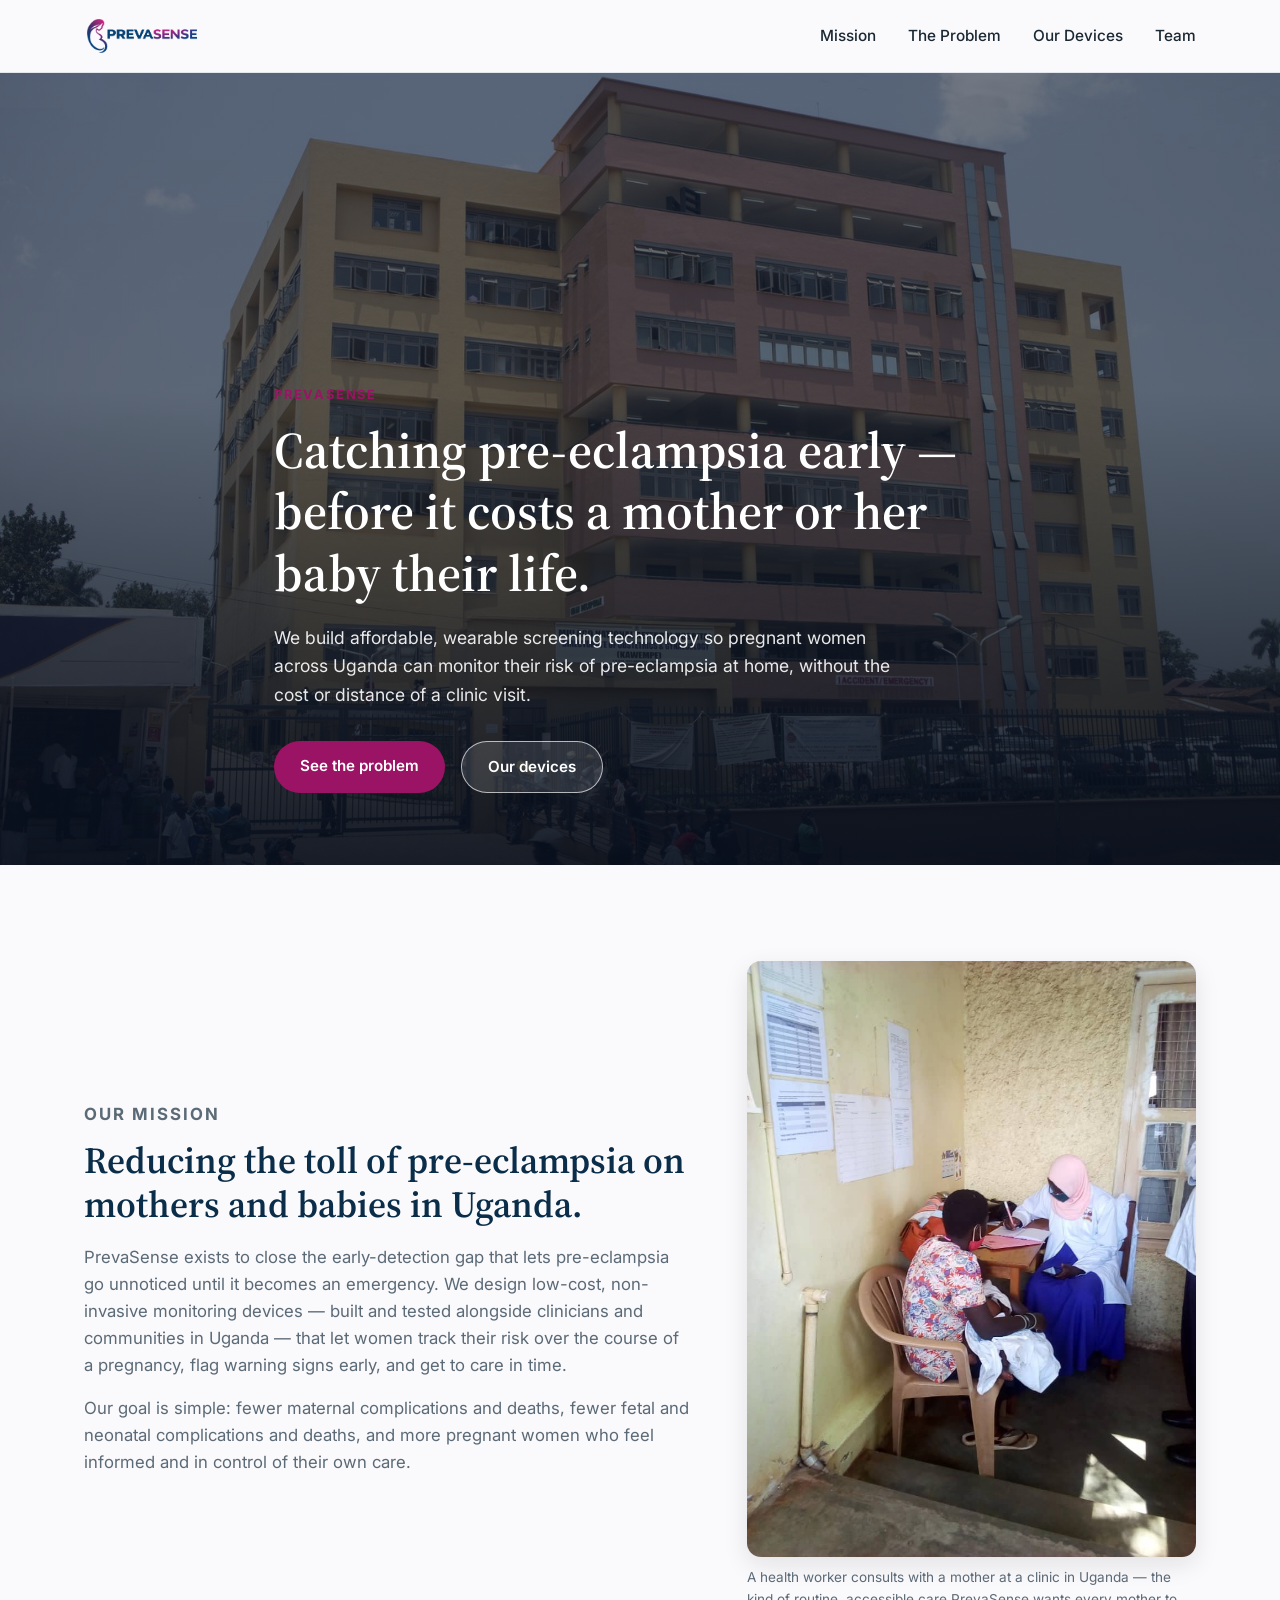
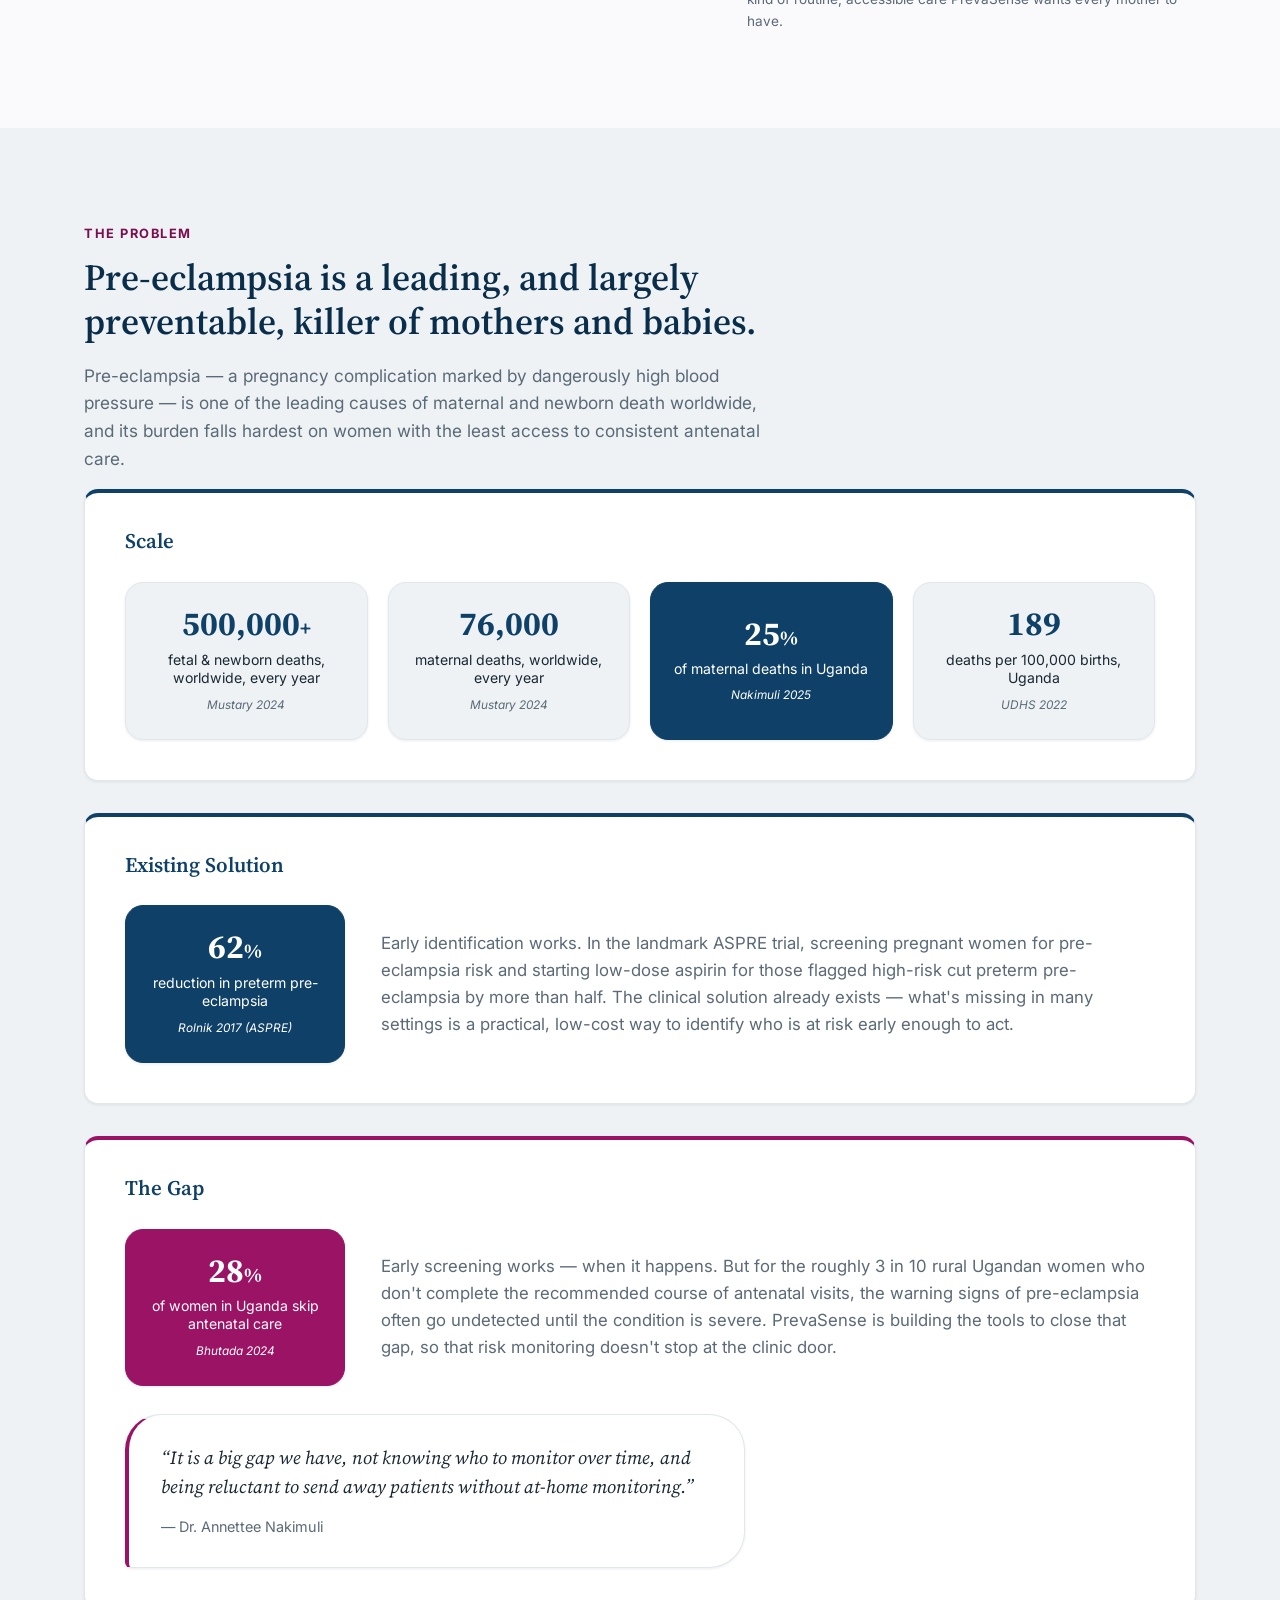
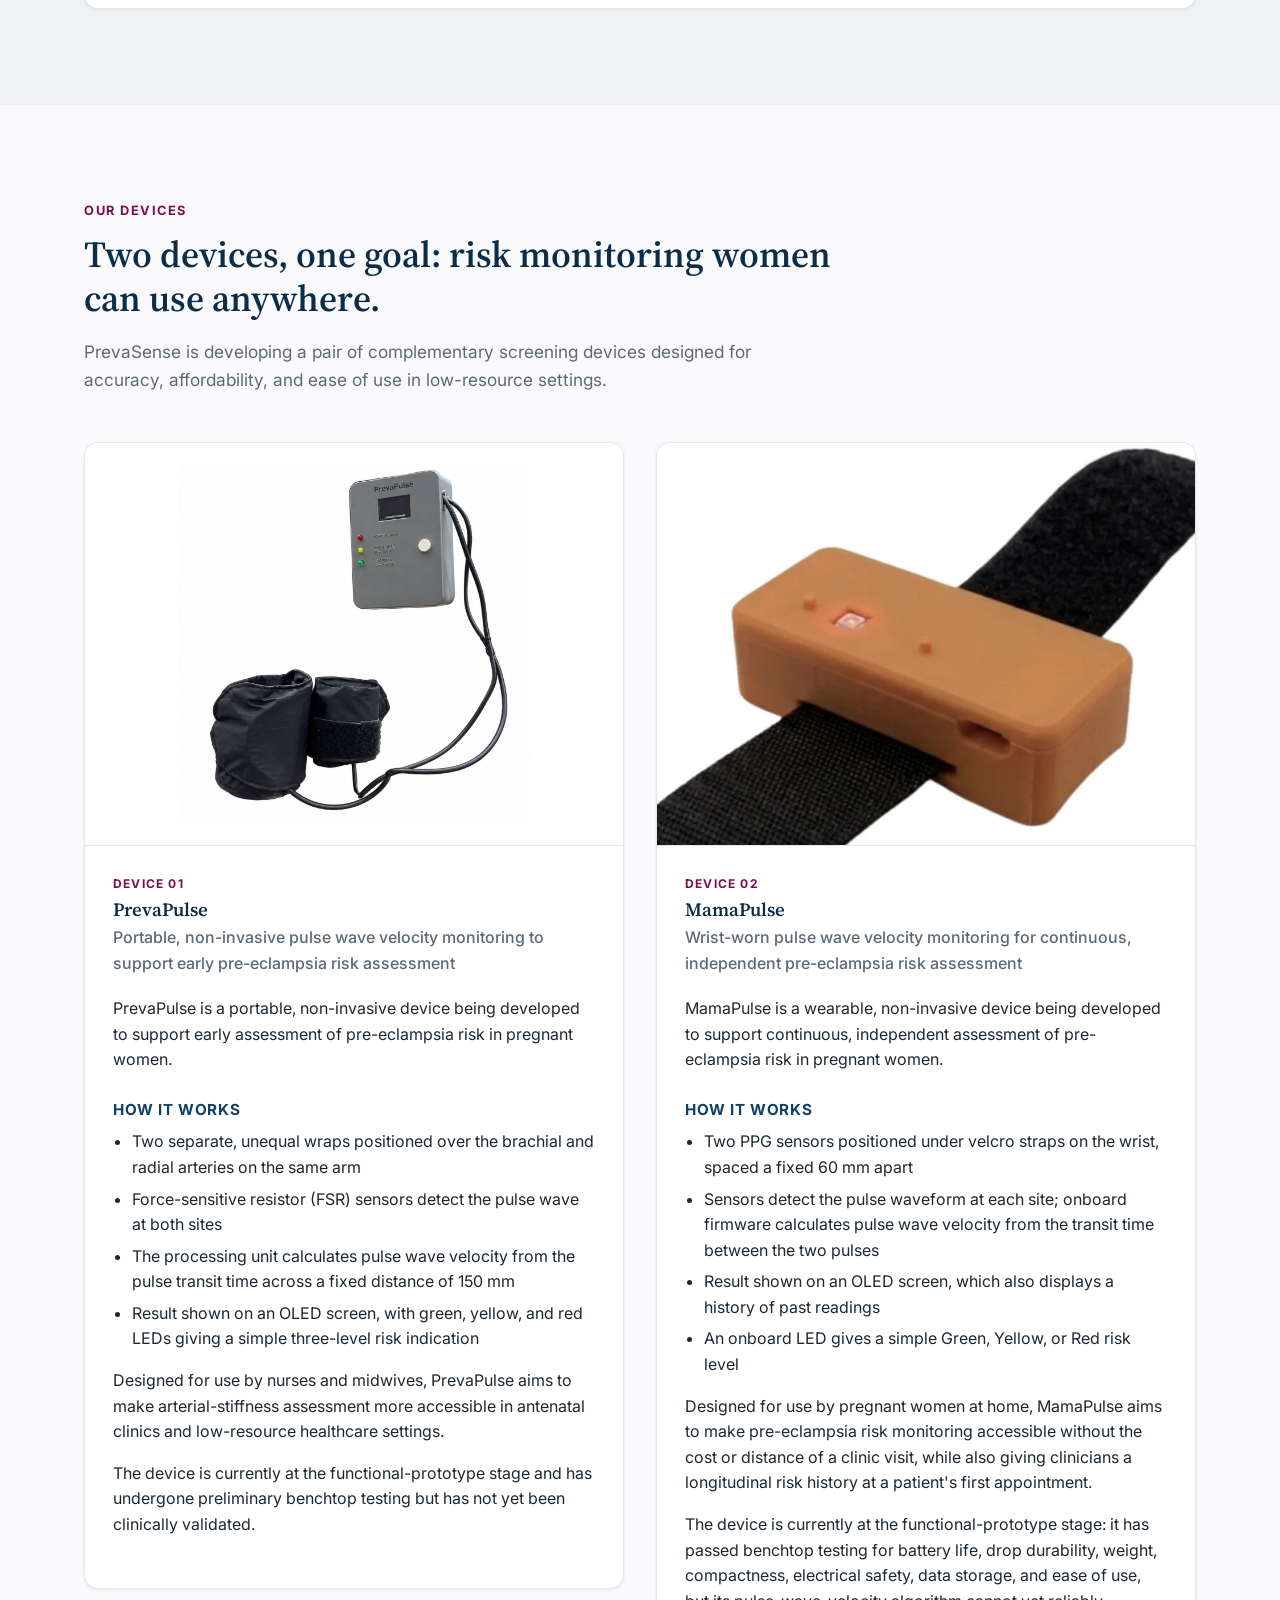
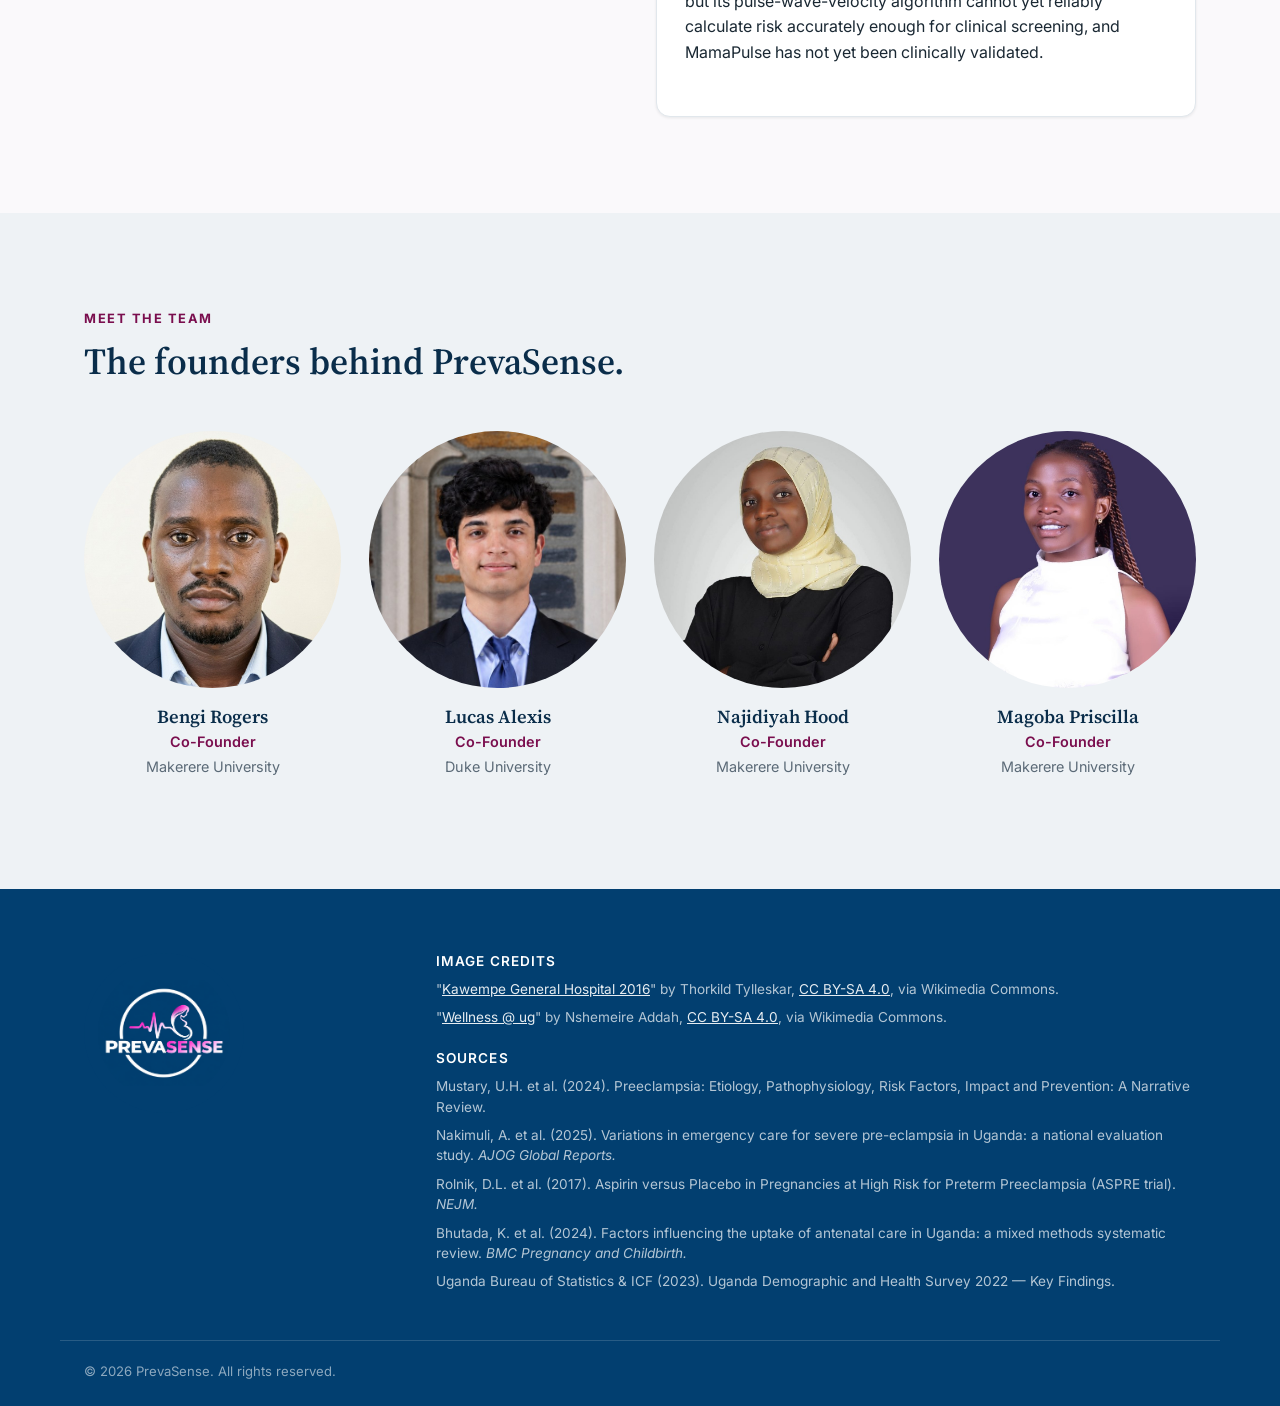
==== index.html @ 4ad08945 "Initial PrevaSense site" ====
<!DOCTYPE html>
<html lang="en">
<head>
<meta charset="UTF-8">
<meta name="viewport" content="width=device-width, initial-scale=1.0">
<title>PrevaSense &mdash; Early Detection of Pre-eclampsia in Uganda</title>
<meta name="description" content="PrevaSense develops affordable, wearable screening technology to reduce maternal and neonatal mortality from pre-eclampsia in Uganda.">
<link rel="stylesheet" href="css/style.css">
<link rel="icon" href="favicon.ico" sizes="any">
<link rel="icon" type="image/png" href="images/logo-mark-light.png">
<link rel="apple-touch-icon" href="images/logo-mark-light.png">
<link rel="preconnect" href="https://fonts.googleapis.com">
<link href="https://fonts.googleapis.com/css2?family=Source+Serif+4:wght@500;600;700&family=Inter:wght@400;500;600;700;800&display=swap" rel="stylesheet">
</head>
<body>

<a class="skip-link" href="#main">Skip to content</a>

<header class="site-header">
  <div class="wrap header-inner">
    <a href="#top" class="brand">
      <img class="logo-alt" src="images/logo-alt.png" alt="PrevaSense">
    </a>
    <nav class="main-nav" aria-label="Primary">
      <button class="nav-toggle" aria-expanded="false" aria-controls="nav-list">
        <span></span><span></span><span></span>
      </button>
      <ul id="nav-list">
        <li><a href="#mission">Mission</a></li>
        <li><a href="#problem">The Problem</a></li>
        <li><a href="#devices">Our Devices</a></li>
        <li><a href="#team">Team</a></li>
      </ul>
    </nav>
  </div>
</header>

<main id="main">

  <section id="top" class="hero">
    <div class="hero-media">
      <img src="images/hospital-kawempe.jpg" alt="Kawempe General Hospital, Kampala, Uganda" loading="eager">
      <div class="hero-scrim"></div>
    </div>
    <div class="wrap hero-content">
      <p class="eyebrow">PrevaSense</p>
      <h1>Catching pre-eclampsia early &mdash; before it costs a mother or her baby their life.</h1>
      <p class="hero-sub">We build affordable, wearable screening technology so pregnant women across Uganda can monitor their risk of pre-eclampsia at home, without the cost or distance of a clinic visit.</p>
      <div class="hero-actions">
        <a href="#problem" class="btn btn-primary">See the problem</a>
        <a href="#devices" class="btn btn-ghost">Our devices</a>
      </div>
    </div>
  </section>

  <section id="mission" class="section">
    <div class="wrap mission-grid">
      <div class="mission-text">
        <p class="kicker">Our Mission</p>
        <h2>Reducing the toll of pre-eclampsia on mothers and babies in Uganda.</h2>
        <p>PrevaSense exists to close the early-detection gap that lets pre-eclampsia go unnoticed until it becomes an emergency. We design low-cost, non-invasive monitoring devices &mdash; built and tested alongside clinicians and communities in Uganda &mdash; that let women track their risk over the course of a pregnancy, flag warning signs early, and get to care in time.</p>
        <p>Our goal is simple: fewer maternal complications and deaths, fewer fetal and neonatal complications and deaths, and more pregnant women who feel informed and in control of their own care.</p>
      </div>
      <figure class="mission-figure">
        <img src="images/wellness-consultation.jpg" alt="A health worker consults with a mother at a clinic in Uganda" loading="lazy">
        <figcaption>A health worker consults with a mother at a clinic in Uganda &mdash; the kind of routine, accessible care PrevaSense wants every mother to have.</figcaption>
      </figure>
    </div>
  </section>

  <section id="problem" class="section section-alt">
    <div class="wrap">
      <p class="kicker">The Problem</p>
      <h2>Pre-eclampsia is a leading, and largely preventable, killer of mothers and babies.</h2>
      <p class="section-intro">Pre-eclampsia &mdash; a pregnancy complication marked by dangerously high blood pressure &mdash; is one of the leading causes of maternal and newborn death worldwide, and its burden falls hardest on women with the least access to consistent antenatal care.</p>

      <div class="problem-group">
        <h3 class="problem-group-title">Scale</h3>
        <div class="bubble-cluster">
          <div class="stat-bubble">
            <p class="stat-number">500,000<span class="stat-plus">+</span></p>
            <p class="stat-label">fetal &amp; newborn deaths, worldwide, every year</p>
            <p class="stat-source">Mustary 2024</p>
          </div>
          <div class="stat-bubble">
            <p class="stat-number">76,000</p>
            <p class="stat-label">maternal deaths, worldwide, every year</p>
            <p class="stat-source">Mustary 2024</p>
          </div>
          <div class="stat-bubble stat-bubble--highlight">
            <p class="stat-number">25<span class="stat-plus">%</span></p>
            <p class="stat-label">of maternal deaths in Uganda</p>
            <p class="stat-source">Nakimuli 2025</p>
          </div>
          <div class="stat-bubble">
            <p class="stat-number">189</p>
            <p class="stat-label">deaths per 100,000 births, Uganda</p>
            <p class="stat-source">UDHS 2022</p>
          </div>
        </div>
      </div>

      <div class="problem-group">
        <h3 class="problem-group-title">Existing Solution</h3>
        <div class="problem-pair">
          <div class="stat-bubble stat-bubble--highlight">
            <p class="stat-number">62<span class="stat-plus">%</span></p>
            <p class="stat-label">reduction in preterm pre-eclampsia</p>
            <p class="stat-source">Rolnik 2017 (ASPRE)</p>
          </div>
          <div class="problem-blob">
            <p>Early identification works. In the landmark ASPRE trial, screening pregnant women for pre-eclampsia risk and starting low-dose aspirin for those flagged high-risk cut preterm pre-eclampsia by more than half. The clinical solution already exists &mdash; what's missing in many settings is a practical, low-cost way to identify who is at risk early enough to act.</p>
          </div>
        </div>
      </div>

      <div class="problem-group problem-group--gap">
        <h3 class="problem-group-title">The Gap</h3>
        <div class="problem-pair">
          <div class="stat-bubble stat-bubble--gap">
            <p class="stat-number">28<span class="stat-plus">%</span></p>
            <p class="stat-label">of women in Uganda skip antenatal care</p>
            <p class="stat-source">Bhutada 2024</p>
          </div>
          <div class="problem-blob">
            <p>Early screening works &mdash; when it happens. But for the roughly 3 in 10 rural Ugandan women who don't complete the recommended course of antenatal visits, the warning signs of pre-eclampsia often go undetected until the condition is severe. PrevaSense is building the tools to close that gap, so that risk monitoring doesn't stop at the clinic door.</p>
          </div>
        </div>
        <blockquote class="problem-quote">
          <p>&ldquo;It is a big gap we have, not knowing who to monitor over time, and being reluctant to send away patients without at-home monitoring.&rdquo;</p>
          <cite>&mdash; Dr. Annettee Nakimuli</cite>
        </blockquote>
      </div>
    </div>
  </section>

  <section id="devices" class="section">
    <div class="wrap">
      <p class="kicker">Our Devices</p>
      <h2>Two devices, one goal: risk monitoring women can use anywhere.</h2>
      <p class="section-intro">PrevaSense is developing a pair of complementary screening devices designed for accuracy, affordability, and ease of use in low-resource settings.</p>

      <div class="device-grid">

        <article class="device-card">
          <div class="device-image">
            <img src="images/prevapulse.jpg" alt="PrevaPulse device with two arm wraps and an OLED display showing HIGH, MODERATE, and NORMAL risk LEDs" loading="lazy">
          </div>
          <div class="device-body">
            <p class="device-tag">Device 01</p>
            <h3>PrevaPulse</h3>
            <p class="device-subtitle">Portable, non-invasive pulse wave velocity monitoring to support early pre-eclampsia risk assessment</p>
            <p>PrevaPulse is a portable, non-invasive device being developed to support early assessment of pre-eclampsia risk in pregnant women.</p>
            <h4>How It Works</h4>
            <ul class="feature-list">
              <li>Two separate, unequal wraps positioned over the brachial and radial arteries on the same arm</li>
              <li>Force-sensitive resistor (FSR) sensors detect the pulse wave at both sites</li>
              <li>The processing unit calculates pulse wave velocity from the pulse transit time across a fixed distance of 150&nbsp;mm</li>
              <li>Result shown on an OLED screen, with green, yellow, and red LEDs giving a simple three-level risk indication</li>
            </ul>
            <p>Designed for use by nurses and midwives, PrevaPulse aims to make arterial-stiffness assessment more accessible in antenatal clinics and low-resource healthcare settings.</p>
            <p>The device is currently at the functional-prototype stage and has undergone preliminary benchtop testing but has not yet been clinically validated.</p>
          </div>
        </article>

        <article class="device-card">
          <div class="device-image device-image--fill">
            <img src="images/mamapulse.jpg" alt="MamaPulse wrist-worn device with velcro strap and lit sensor indicator" loading="lazy">
          </div>
          <div class="device-body">
            <p class="device-tag">Device 02</p>
            <h3>MamaPulse</h3>
            <p class="device-subtitle">Wrist-worn pulse wave velocity monitoring for continuous, independent pre-eclampsia risk assessment</p>
            <p>MamaPulse is a wearable, non-invasive device being developed to support continuous, independent assessment of pre-eclampsia risk in pregnant women.</p>
            <h4>How It Works</h4>
            <ul class="feature-list">
              <li>Two PPG sensors positioned under velcro straps on the wrist, spaced a fixed 60&nbsp;mm apart</li>
              <li>Sensors detect the pulse waveform at each site; onboard firmware calculates pulse wave velocity from the transit time between the two pulses</li>
              <li>Result shown on an OLED screen, which also displays a history of past readings</li>
              <li>An onboard LED gives a simple Green, Yellow, or Red risk level</li>
            </ul>
            <p>Designed for use by pregnant women at home, MamaPulse aims to make pre-eclampsia risk monitoring accessible without the cost or distance of a clinic visit, while also giving clinicians a longitudinal risk history at a patient's first appointment.</p>
            <p>The device is currently at the functional-prototype stage: it has passed benchtop testing for battery life, drop durability, weight, compactness, electrical safety, data storage, and ease of use, but its pulse-wave-velocity algorithm cannot yet reliably calculate risk accurately enough for clinical screening, and MamaPulse has not yet been clinically validated.</p>
          </div>
        </article>

      </div>
    </div>
  </section>

  <section id="team" class="section section-alt">
    <div class="wrap">
      <p class="kicker">Meet the Team</p>
      <h2>The founders behind PrevaSense.</h2>

      <div class="team-grid">
        <article class="team-card">
          <div class="team-photo"><img src="images/team-bengi.jpg" alt="Bengi Rogers" loading="lazy"></div>
          <h3>Bengi Rogers</h3>
          <p class="team-role">Co-Founder</p>
          <p class="team-affiliation">Makerere University</p>
        </article>

        <article class="team-card">
          <div class="team-photo"><img src="images/team-lucas.jpg" alt="Lucas Alexis" loading="lazy" style="transform: scale(1.625);"></div>
          <h3>Lucas Alexis</h3>
          <p class="team-role">Co-Founder</p>
          <p class="team-affiliation">Duke University</p>
        </article>

        <article class="team-card">
          <div class="team-photo"><img src="images/team-najidiyah.jpg" alt="Najidiyah Hood" loading="lazy"></div>
          <h3>Najidiyah Hood</h3>
          <p class="team-role">Co-Founder</p>
          <p class="team-affiliation">Makerere University</p>
        </article>

        <article class="team-card">
          <div class="team-photo"><img src="images/team-priscilla.jpg" alt="Magoba Priscilla" loading="lazy"></div>
          <h3>Magoba Priscilla</h3>
          <p class="team-role">Co-Founder</p>
          <p class="team-affiliation">Makerere University</p>
        </article>
      </div>
    </div>
  </section>

</main>

<footer class="site-footer">
  <div class="wrap footer-inner">
    <div class="footer-brand">
      <img class="logo-full" src="images/logo-full-light.png" alt="PrevaSense &mdash; Preeclampsia Screening" width="160" height="160">
    </div>

    <div class="footer-credits">
      <h4>Image credits</h4>
      <ul>
        <li>"<a href="https://commons.wikimedia.org/wiki/File:Kawempe_General_Hospital_2016.jpg" target="_blank" rel="noopener">Kawempe General Hospital 2016</a>" by Thorkild Tylleskar, <a href="https://creativecommons.org/licenses/by-sa/4.0/" target="_blank" rel="noopener">CC BY-SA 4.0</a>, via Wikimedia Commons.</li>
        <li>"<a href="https://commons.wikimedia.org/wiki/File:Wellness_@_ug.jpg" target="_blank" rel="noopener">Wellness @ ug</a>" by Nshemeire Addah, <a href="https://creativecommons.org/licenses/by-sa/4.0/" target="_blank" rel="noopener">CC BY-SA 4.0</a>, via Wikimedia Commons.</li>
      </ul>
      <h4>Sources</h4>
      <ul>
        <li>Mustary, U.H. et al. (2024). Preeclampsia: Etiology, Pathophysiology, Risk Factors, Impact and Prevention: A Narrative Review.</li>
        <li>Nakimuli, A. et al. (2025). Variations in emergency care for severe pre-eclampsia in Uganda: a national evaluation study. <em>AJOG Global Reports.</em></li>
        <li>Rolnik, D.L. et al. (2017). Aspirin versus Placebo in Pregnancies at High Risk for Preterm Preeclampsia (ASPRE trial). <em>NEJM.</em></li>
        <li>Bhutada, K. et al. (2024). Factors influencing the uptake of antenatal care in Uganda: a mixed methods systematic review. <em>BMC Pregnancy and Childbirth.</em></li>
        <li>Uganda Bureau of Statistics &amp; ICF (2023). Uganda Demographic and Health Survey 2022 &mdash; Key Findings.</li>
      </ul>
    </div>
  </div>
  <div class="wrap footer-bottom">
    <p>&copy; 2026 PrevaSense. All rights reserved.</p>
  </div>
</footer>

<script src="js/script.js"></script>
</body>
</html>
---- css/style.css ----
/* ---------- Tokens ---------- */
:root {
  --color-primary: #0F4068;
  --color-primary-dark: #0A2D4A;
  --color-primary-light: #E6EDF2;
  --color-accent: #9B1364;
  --color-accent-dark: #7A0E4E;
  --color-on-accent: #FFFFFF;
  --color-bg: #FAF9FB;
  --color-bg-alt: #EEF2F5;
  --color-surface: #FFFFFF;
  --color-text: #1A2833;
  --color-text-muted: #5B6A77;
  --color-border: #E1E7EC;
  --font-heading: "Source Serif 4", Georgia, serif;
  --font-body: "Inter", -apple-system, BlinkMacSystemFont, "Segoe UI", sans-serif;
  --radius: 14px;
  --shadow-sm: 0 1px 3px rgba(15, 20, 30, 0.08);
  --shadow-md: 0 8px 24px rgba(15, 20, 30, 0.10);
  --max-width: 1160px;
}

* { box-sizing: border-box; }
html { scroll-behavior: smooth; }
body {
  margin: 0;
  font-family: var(--font-body);
  color: var(--color-text);
  background: var(--color-bg);
  line-height: 1.6;
  -webkit-font-smoothing: antialiased;
}
h1, h2, h3, h4 { font-family: var(--font-heading); font-weight: 600; line-height: 1.2; margin: 0 0 0.5em; color: var(--color-primary-dark); }
p { margin: 0 0 1em; }
img { max-width: 100%; display: block; }
a { color: var(--color-primary); }
ul { padding-left: 1.2em; }

.wrap { max-width: var(--max-width); margin: 0 auto; padding: 0 24px; }

.skip-link {
  position: absolute; left: -999px; top: 0;
  background: var(--color-primary); color: #fff; padding: 10px 16px; z-index: 200;
}
.skip-link:focus { left: 12px; top: 12px; }

/* ---------- Header ---------- */
.site-header {
  position: sticky; top: 0; z-index: 100;
  background: rgba(250, 249, 251, 0.92);
  backdrop-filter: blur(8px);
  border-bottom: 1px solid var(--color-border);
}
.header-inner { display: flex; align-items: center; justify-content: space-between; height: 72px; }
.brand { display: flex; align-items: center; gap: 10px; text-decoration: none; }
.logo-alt { height: 40px; width: auto; }
.logo-full { width: 160px; height: 160px; max-width: 100%; border-radius: 50%; background: #023F70; padding: 14px; box-sizing: border-box; object-fit: contain; }

.main-nav ul { list-style: none; display: flex; gap: 32px; margin: 0; padding: 0; }
.main-nav a { text-decoration: none; color: var(--color-text); font-weight: 500; font-size: 0.96rem; }
.main-nav a:hover { color: var(--color-primary); }

.nav-toggle { display: none; flex-direction: column; justify-content: center; gap: 5px; width: 40px; height: 40px; background: none; border: none; cursor: pointer; }
.nav-toggle span { width: 22px; height: 2px; background: var(--color-primary-dark); display: block; }

/* ---------- Buttons ---------- */
.btn { display: inline-block; padding: 13px 26px; border-radius: 999px; text-decoration: none; font-weight: 600; font-size: 0.95rem; transition: transform 0.15s ease, box-shadow 0.15s ease; }
.btn-primary { background: var(--color-accent); color: var(--color-on-accent); }
.btn-primary:hover { transform: translateY(-1px); box-shadow: var(--shadow-md); }
.btn-ghost { background: rgba(255,255,255,0.12); color: #fff; border: 1.5px solid rgba(255,255,255,0.65); }
.btn-ghost:hover { background: rgba(255,255,255,0.22); }

/* ---------- Hero ---------- */
.hero { position: relative; min-height: 88vh; display: flex; align-items: flex-end; color: #fff; overflow: hidden; }
.hero-media { position: absolute; inset: 0; z-index: 0; }
.hero-media img { width: 100%; height: 100%; object-fit: cover; }
.hero-scrim { position: absolute; inset: 0; background: linear-gradient(180deg, rgba(8,20,38,0.55) 0%, rgba(8,20,38,0.55) 40%, rgba(6,14,28,0.92) 100%); }
.hero-content { position: relative; z-index: 1; padding-bottom: 72px; padding-top: 120px; max-width: 780px; }
.eyebrow { text-transform: uppercase; letter-spacing: 0.14em; font-size: 0.8rem; font-weight: 700; color: var(--color-accent); margin-bottom: 14px; }
.hero h1 { font-size: clamp(2rem, 4.2vw, 3.2rem); color: #fff; margin-bottom: 20px; }
.hero-sub { font-size: 1.1rem; color: rgba(255,255,255,0.9); max-width: 620px; margin-bottom: 32px; }
.hero-actions { display: flex; gap: 16px; flex-wrap: wrap; }

/* ---------- Sections ---------- */
.section { padding: 96px 0; }
.section-alt { background: var(--color-bg-alt); }
.kicker { text-transform: uppercase; letter-spacing: 0.12em; font-size: 0.8rem; font-weight: 700; color: var(--color-accent-dark); margin-bottom: 10px; }
.section h2 { font-size: clamp(1.6rem, 3vw, 2.3rem); max-width: 780px; }
.section-intro { max-width: 700px; color: var(--color-text-muted); font-size: 1.08rem; }

/* ---------- Mission ---------- */
.mission-grid { display: grid; grid-template-columns: 1.15fr 0.85fr; gap: 56px; align-items: center; }
.mission-text p { color: var(--color-text-muted); font-size: 1.05rem; }
.mission-figure { margin: 0; }
.mission-figure img { border-radius: var(--radius); box-shadow: var(--shadow-md); }
.mission-figure figcaption { font-size: 0.85rem; color: var(--color-text-muted); margin-top: 10px; }

/* ---------- Stats ---------- */
.problem-group {
  background: var(--color-surface);
  border: 1px solid var(--color-border);
  border-top: 4px solid var(--color-primary);
  border-radius: var(--radius);
  box-shadow: var(--shadow-sm);
  padding: 36px 40px 40px;
  margin-bottom: 32px;
}
.problem-group:last-child { margin-bottom: 0; }
.problem-group--gap { border-top-color: var(--color-accent); }
.problem-group-title { font-family: var(--font-heading); font-size: 1.3rem; color: var(--color-primary); margin: 0 0 4px; }

.stat-bubble {
  border-radius: 18px;
  display: flex; flex-direction: column; align-items: stretch; justify-content: center;
  text-align: center;
  padding: 24px 20px;
  box-shadow: var(--shadow-sm);
  background: var(--color-bg-alt);
  border: 1px solid var(--color-border);
}
.stat-bubble .stat-number { font-family: var(--font-heading); font-weight: 700; font-size: 2.1rem; color: var(--color-primary); margin: 0; line-height: 1; }
.stat-bubble .stat-plus { font-size: 0.6em; }
.stat-bubble .stat-label { width: 100%; font-size: 0.88rem; color: var(--color-text); margin: 10px 0 8px; line-height: 1.3; }
.stat-bubble .stat-source { width: 100%; font-size: 0.74rem; color: var(--color-text-muted); margin: 0; font-style: italic; }
.stat-bubble--highlight { background: var(--color-primary); border-color: var(--color-primary); }
.stat-bubble--highlight .stat-number, .stat-bubble--highlight .stat-label, .stat-bubble--highlight .stat-source { color: #fff; }
.stat-bubble--gap { background: var(--color-accent); border-color: var(--color-accent); }
.stat-bubble--gap .stat-number, .stat-bubble--gap .stat-label, .stat-bubble--gap .stat-source { color: #fff; }

/* Scale: a clean, even, horizontal row */
.bubble-cluster { display: grid; grid-template-columns: repeat(4, 1fr); gap: 20px; margin-top: 28px; }

/* Solution / Gap: one card paired with an organic blob of context */
.problem-pair { display: flex; align-items: center; gap: 36px; margin-top: 28px; }
.problem-pair .stat-bubble { flex: 0 0 220px; }
.problem-blob { flex: 1; }
.problem-blob p { color: var(--color-text-muted); font-size: 1.05rem; margin: 0; }

.problem-quote {
  background: var(--color-surface);
  box-shadow: var(--shadow-sm);
  border: 1px solid var(--color-border);
  border-left: 4px solid var(--color-accent);
  border-radius: 36px 36px 36px 6px;
  padding: 28px 32px;
  margin: 28px 0 0;
  max-width: 620px;
}
.problem-quote p { font-family: var(--font-heading); font-size: 1.15rem; font-style: italic; color: var(--color-text); margin: 0 0 12px; }
.problem-quote cite { font-style: normal; font-size: 0.9rem; color: var(--color-text-muted); }

/* ---------- Devices ---------- */
.device-grid { display: grid; grid-template-columns: 1fr 1fr; gap: 32px; margin-top: 48px; align-items: start; }
.device-card { background: var(--color-surface); border: 1px solid var(--color-border); border-radius: var(--radius); overflow: hidden; box-shadow: var(--shadow-sm); }
.device-image { aspect-ratio: 4 / 3; background: #fff; display: flex; align-items: center; justify-content: center; border-bottom: 1px solid var(--color-border); }
.device-image img { width: 100%; height: 100%; object-fit: contain; padding: 20px; box-sizing: border-box; display: block; }
.device-image--fill img { object-fit: cover; padding: 0; }
.device-body { padding: 28px 28px 34px; }
.device-tag { text-transform: uppercase; letter-spacing: 0.1em; font-size: 0.75rem; font-weight: 700; color: var(--color-accent-dark); margin-bottom: 6px; }
.device-name-placeholder { color: var(--color-text-muted); }
.device-subtitle { color: var(--color-text-muted); font-weight: 500; margin-top: -6px; margin-bottom: 20px; }
.device-body h4 { font-family: var(--font-body); font-size: 0.95rem; font-weight: 700; text-transform: uppercase; letter-spacing: 0.04em; color: var(--color-primary); margin-top: 28px; margin-bottom: 10px; }
.feature-list { margin: 0 0 1em; padding-left: 1.2em; }
.feature-list li { margin-bottom: 6px; }
.placeholder-note { color: var(--color-text-muted); font-style: italic; }

.placeholder-image {
  display: flex; align-items: center; justify-content: center;
  background: repeating-linear-gradient(135deg, var(--color-bg-alt), var(--color-bg-alt) 10px, #E0E7EC 10px, #E0E7EC 20px);
  color: var(--color-text-muted); font-size: 0.9rem; font-weight: 600;
  border-bottom: 1px solid var(--color-border);
}

/* ---------- Team ---------- */
.team-grid { display: grid; grid-template-columns: repeat(4, 1fr); gap: 28px; margin-top: 48px; }
.team-card { text-align: center; }
.team-photo { width: 100%; aspect-ratio: 1 / 1; border-radius: 50%; margin-bottom: 18px; font-size: 0.85rem; overflow: hidden; }
.team-photo img { width: 100%; height: 100%; object-fit: cover; display: block; }
.team-card h3 { font-size: 1.15rem; margin-bottom: 2px; }
.team-role { color: var(--color-accent-dark); font-weight: 600; font-size: 0.9rem; margin-bottom: 2px; }
.team-affiliation { color: var(--color-text-muted); font-size: 0.9rem; }

/* ---------- Footer ---------- */
.site-footer { background: #023F70; color: rgba(255,255,255,0.85); padding: 64px 0 24px; }
.footer-inner { display: grid; grid-template-columns: 0.8fr 2fr; gap: 48px; }
.footer-brand { display: flex; align-items: center; gap: 12px; height: fit-content; }
.footer-brand p { margin: 0; font-family: var(--font-heading); font-size: 1.2rem; color: #fff; }
.footer-credits h4 { color: #fff; font-family: var(--font-body); font-size: 0.85rem; text-transform: uppercase; letter-spacing: 0.08em; margin-top: 22px; margin-bottom: 10px; }
.footer-credits h4:first-child { margin-top: 0; }
.footer-credits ul { list-style: none; padding: 0; margin: 0; }
.footer-credits li { font-size: 0.85rem; color: rgba(255,255,255,0.7); margin-bottom: 8px; line-height: 1.5; }
.footer-credits a { color: rgba(255,255,255,0.9); }
.footer-bottom { border-top: 1px solid rgba(255,255,255,0.15); margin-top: 40px; padding-top: 20px; }
.footer-bottom p { margin: 0; font-size: 0.82rem; color: rgba(255,255,255,0.55); }

/* ---------- Responsive ---------- */
@media (max-width: 900px) {
  .mission-grid { grid-template-columns: 1fr; }
  .mission-figure { order: -1; }
  .problem-group { padding: 28px 28px 32px; }
  .bubble-cluster { grid-template-columns: repeat(2, 1fr); }
  .problem-pair { flex-direction: column; align-items: stretch; }
  .problem-pair .stat-bubble { flex: none; }
  .device-grid { grid-template-columns: 1fr; }
  .team-grid { grid-template-columns: repeat(2, 1fr); }
  .footer-inner { grid-template-columns: 1fr; }
}

@media (max-width: 640px) {
  .header-inner { height: 64px; }
  .nav-toggle { display: flex; }
  .main-nav ul {
    position: absolute; top: 64px; left: 0; right: 0;
    flex-direction: column; background: var(--color-bg);
    border-bottom: 1px solid var(--color-border);
    padding: 12px 24px 24px; gap: 4px;
    display: none;
  }
  .main-nav ul.open { display: flex; }
  .main-nav a { display: block; padding: 10px 0; }
  .hero { min-height: 82vh; }
  .hero-content { padding-top: 100px; padding-bottom: 48px; }
  .section { padding: 64px 0; }
  .bubble-cluster { grid-template-columns: 1fr; gap: 14px; }
  .team-grid { grid-template-columns: repeat(2, 1fr); gap: 20px; }
}
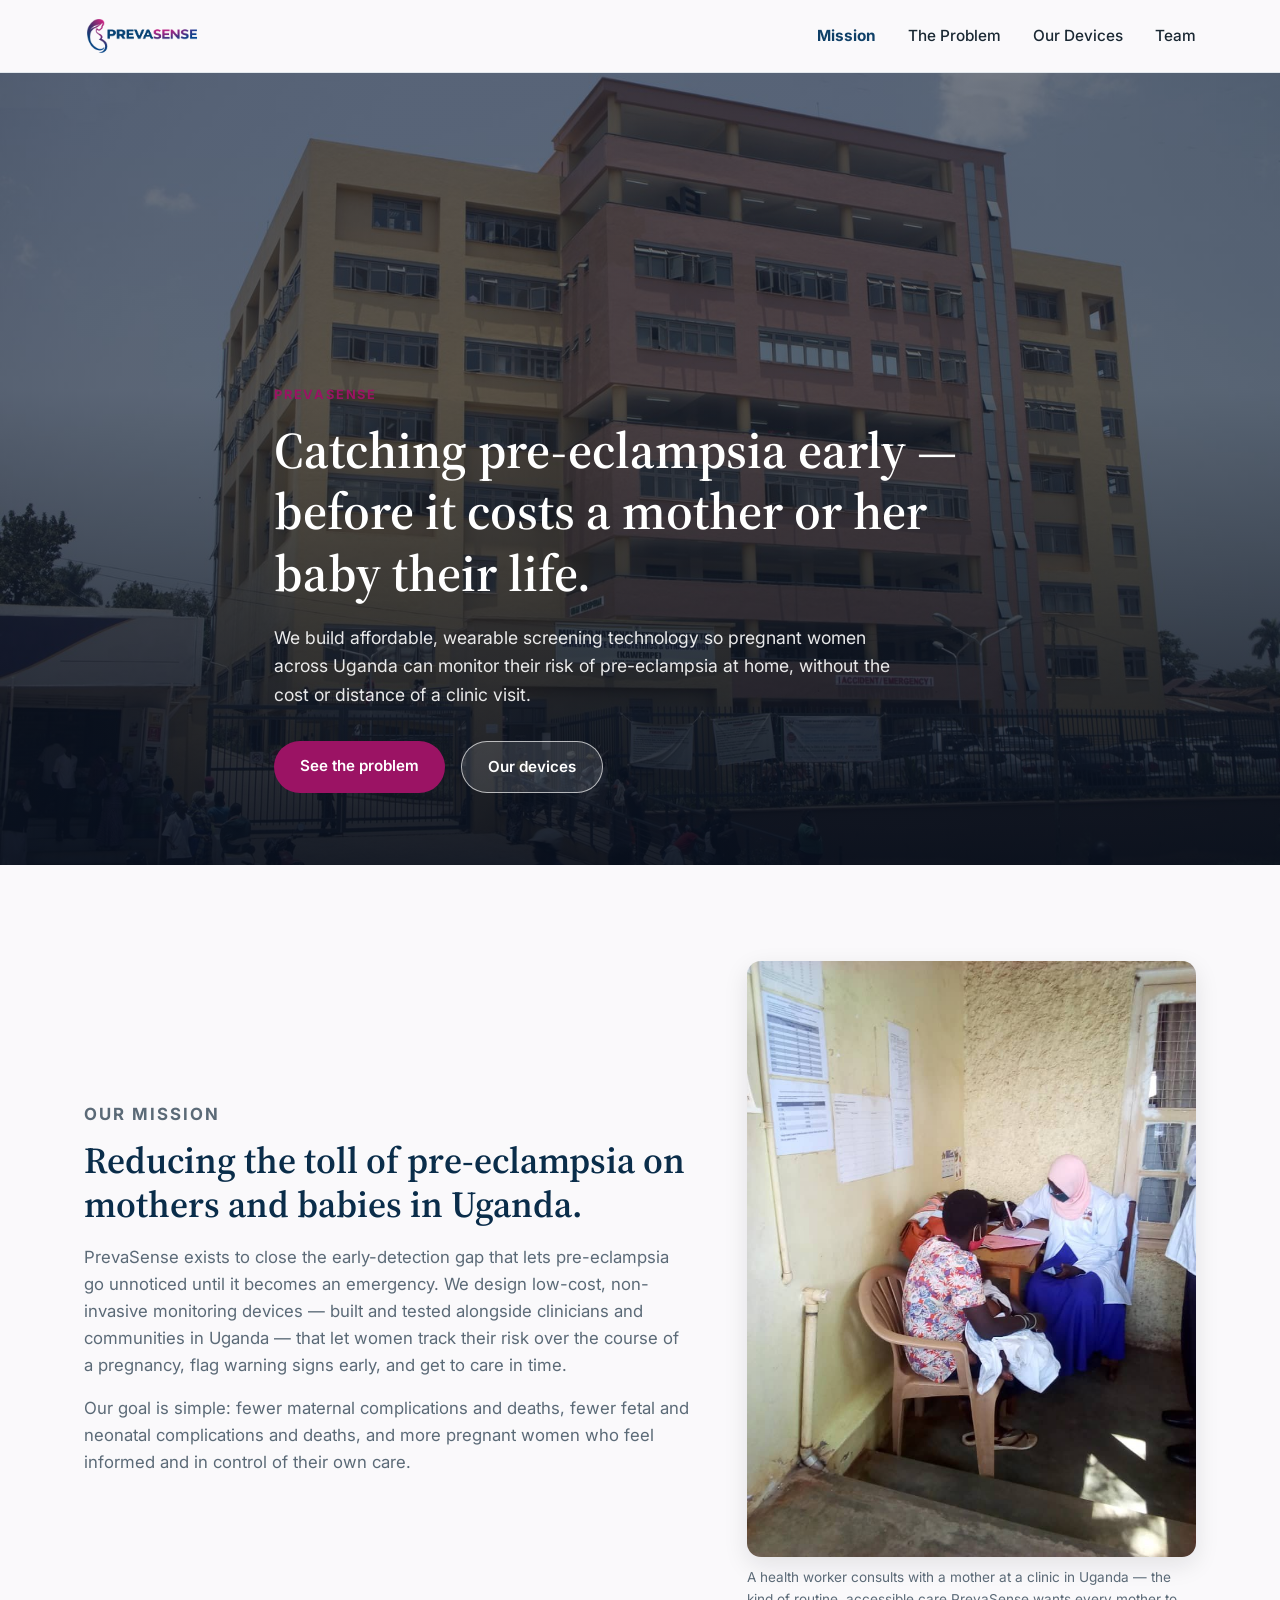
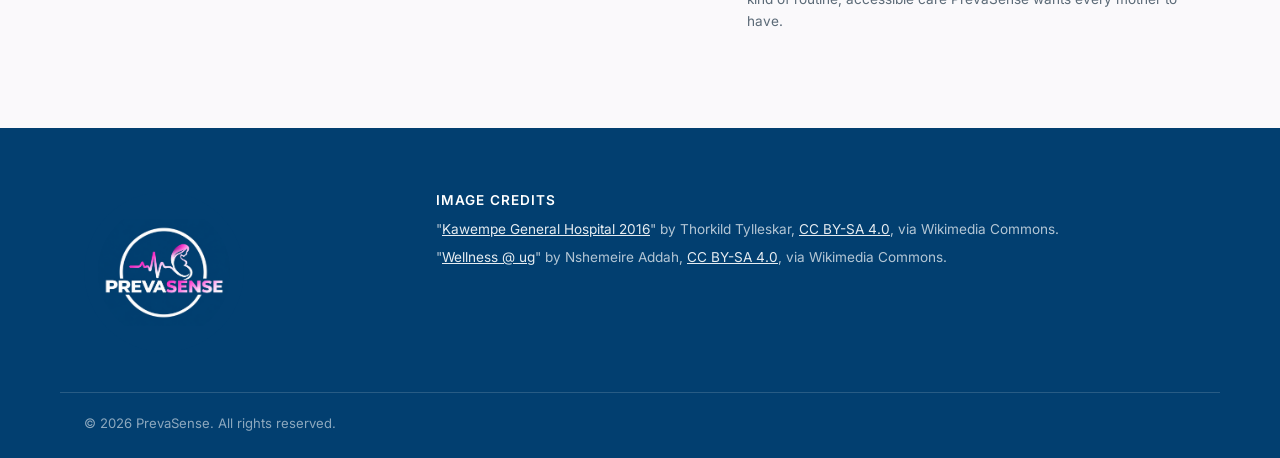
==== commit 652e7dc1: "Split site into separate pages, add favicon assets and sitemap" ====
--- a/index.html
+++ b/index.html
@@ -5,12 +5,21 @@
 <meta name="viewport" content="width=device-width, initial-scale=1.0">
 <title>PrevaSense &mdash; Early Detection of Pre-eclampsia in Uganda</title>
 <meta name="description" content="PrevaSense develops affordable, wearable screening technology to reduce maternal and neonatal mortality from pre-eclampsia in Uganda.">
-<link rel="stylesheet" href="css/style.css">
-<link rel="icon" href="favicon.ico" sizes="any">
-<link rel="icon" type="image/png" href="images/logo-mark-light.png">
-<link rel="apple-touch-icon" href="images/logo-mark-light.png">
+<link rel="canonical" href="https://prevasense.com/">
+<link rel="stylesheet" href="/css/style.css">
+<link rel="icon" href="/favicon.ico" sizes="48x48">
+<link rel="icon" type="image/png" href="/images/favicon-192.png" sizes="192x192">
+<link rel="apple-touch-icon" href="/images/apple-touch-icon.png">
 <link rel="preconnect" href="https://fonts.googleapis.com">
 <link href="https://fonts.googleapis.com/css2?family=Source+Serif+4:wght@500;600;700&family=Inter:wght@400;500;600;700;800&display=swap" rel="stylesheet">
+<script type="application/ld+json">
+{
+  "@context": "https://schema.org",
+  "@type": "WebSite",
+  "name": "PrevaSense",
+  "url": "https://prevasense.com/"
+}
+</script>
 </head>
 <body>
 
@@ -18,18 +27,18 @@
 
 <header class="site-header">
   <div class="wrap header-inner">
-    <a href="#top" class="brand">
-      <img class="logo-alt" src="images/logo-alt.png" alt="PrevaSense">
+    <a href="/" class="brand">
+      <img class="logo-alt" src="/images/logo-alt.png" alt="PrevaSense">
     </a>
     <nav class="main-nav" aria-label="Primary">
       <button class="nav-toggle" aria-expanded="false" aria-controls="nav-list">
         <span></span><span></span><span></span>
       </button>
       <ul id="nav-list">
-        <li><a href="#mission">Mission</a></li>
-        <li><a href="#problem">The Problem</a></li>
-        <li><a href="#devices">Our Devices</a></li>
-        <li><a href="#team">Team</a></li>
+        <li><a href="/" aria-current="page">Mission</a></li>
+        <li><a href="/problem/">The Problem</a></li>
+        <li><a href="/devices/">Our Devices</a></li>
+        <li><a href="/team/">Team</a></li>
       </ul>
     </nav>
   </div>
@@ -39,7 +48,7 @@
 
   <section id="top" class="hero">
     <div class="hero-media">
-      <img src="images/hospital-kawempe.jpg" alt="Kawempe General Hospital, Kampala, Uganda" loading="eager">
+      <img src="/images/hospital-kawempe.jpg" alt="Kawempe General Hospital, Kampala, Uganda" loading="eager">
       <div class="hero-scrim"></div>
     </div>
     <div class="wrap hero-content">
@@ -47,8 +56,8 @@
       <h1>Catching pre-eclampsia early &mdash; before it costs a mother or her baby their life.</h1>
       <p class="hero-sub">We build affordable, wearable screening technology so pregnant women across Uganda can monitor their risk of pre-eclampsia at home, without the cost or distance of a clinic visit.</p>
       <div class="hero-actions">
-        <a href="#problem" class="btn btn-primary">See the problem</a>
-        <a href="#devices" class="btn btn-ghost">Our devices</a>
+        <a href="/problem/" class="btn btn-primary">See the problem</a>
+        <a href="/devices/" class="btn btn-ghost">Our devices</a>
       </div>
     </div>
   </section>
@@ -62,166 +71,9 @@
         <p>Our goal is simple: fewer maternal complications and deaths, fewer fetal and neonatal complications and deaths, and more pregnant women who feel informed and in control of their own care.</p>
       </div>
       <figure class="mission-figure">
-        <img src="images/wellness-consultation.jpg" alt="A health worker consults with a mother at a clinic in Uganda" loading="lazy">
+        <img src="/images/wellness-consultation.jpg" alt="A health worker consults with a mother at a clinic in Uganda" loading="lazy">
         <figcaption>A health worker consults with a mother at a clinic in Uganda &mdash; the kind of routine, accessible care PrevaSense wants every mother to have.</figcaption>
       </figure>
-    </div>
-  </section>
-
-  <section id="problem" class="section section-alt">
-    <div class="wrap">
-      <p class="kicker">The Problem</p>
-      <h2>Pre-eclampsia is a leading, and largely preventable, killer of mothers and babies.</h2>
-      <p class="section-intro">Pre-eclampsia &mdash; a pregnancy complication marked by dangerously high blood pressure &mdash; is one of the leading causes of maternal and newborn death worldwide, and its burden falls hardest on women with the least access to consistent antenatal care.</p>
-
-      <div class="problem-group">
-        <h3 class="problem-group-title">Scale</h3>
-        <div class="bubble-cluster">
-          <div class="stat-bubble">
-            <p class="stat-number">500,000<span class="stat-plus">+</span></p>
-            <p class="stat-label">fetal &amp; newborn deaths, worldwide, every year</p>
-            <p class="stat-source">Mustary 2024</p>
-          </div>
-          <div class="stat-bubble">
-            <p class="stat-number">76,000</p>
-            <p class="stat-label">maternal deaths, worldwide, every year</p>
-            <p class="stat-source">Mustary 2024</p>
-          </div>
-          <div class="stat-bubble stat-bubble--highlight">
-            <p class="stat-number">25<span class="stat-plus">%</span></p>
-            <p class="stat-label">of maternal deaths in Uganda</p>
-            <p class="stat-source">Nakimuli 2025</p>
-          </div>
-          <div class="stat-bubble">
-            <p class="stat-number">189</p>
-            <p class="stat-label">deaths per 100,000 births, Uganda</p>
-            <p class="stat-source">UDHS 2022</p>
-          </div>
-        </div>
-      </div>
-
-      <div class="problem-group">
-        <h3 class="problem-group-title">Existing Solution</h3>
-        <div class="problem-pair">
-          <div class="stat-bubble stat-bubble--highlight">
-            <p class="stat-number">62<span class="stat-plus">%</span></p>
-            <p class="stat-label">reduction in preterm pre-eclampsia</p>
-            <p class="stat-source">Rolnik 2017 (ASPRE)</p>
-          </div>
-          <div class="problem-blob">
-            <p>Early identification works. In the landmark ASPRE trial, screening pregnant women for pre-eclampsia risk and starting low-dose aspirin for those flagged high-risk cut preterm pre-eclampsia by more than half. The clinical solution already exists &mdash; what's missing in many settings is a practical, low-cost way to identify who is at risk early enough to act.</p>
-          </div>
-        </div>
-      </div>
-
-      <div class="problem-group problem-group--gap">
-        <h3 class="problem-group-title">The Gap</h3>
-        <div class="problem-pair">
-          <div class="stat-bubble stat-bubble--gap">
-            <p class="stat-number">28<span class="stat-plus">%</span></p>
-            <p class="stat-label">of women in Uganda skip antenatal care</p>
-            <p class="stat-source">Bhutada 2024</p>
-          </div>
-          <div class="problem-blob">
-            <p>Early screening works &mdash; when it happens. But for the roughly 3 in 10 rural Ugandan women who don't complete the recommended course of antenatal visits, the warning signs of pre-eclampsia often go undetected until the condition is severe. PrevaSense is building the tools to close that gap, so that risk monitoring doesn't stop at the clinic door.</p>
-          </div>
-        </div>
-        <blockquote class="problem-quote">
-          <p>&ldquo;It is a big gap we have, not knowing who to monitor over time, and being reluctant to send away patients without at-home monitoring.&rdquo;</p>
-          <cite>&mdash; Dr. Annettee Nakimuli</cite>
-        </blockquote>
-      </div>
-    </div>
-  </section>
-
-  <section id="devices" class="section">
-    <div class="wrap">
-      <p class="kicker">Our Devices</p>
-      <h2>Two devices, one goal: risk monitoring women can use anywhere.</h2>
-      <p class="section-intro">PrevaSense is developing a pair of complementary screening devices designed for accuracy, affordability, and ease of use in low-resource settings.</p>
-
-      <div class="device-grid">
-
-        <article class="device-card">
-          <div class="device-image">
-            <img src="images/prevapulse.jpg" alt="PrevaPulse device with two arm wraps and an OLED display showing HIGH, MODERATE, and NORMAL risk LEDs" loading="lazy">
-          </div>
-          <div class="device-body">
-            <p class="device-tag">Device 01</p>
-            <h3>PrevaPulse</h3>
-            <p class="device-subtitle">Portable, non-invasive pulse wave velocity monitoring to support early pre-eclampsia risk assessment</p>
-            <p>PrevaPulse is a portable, non-invasive device being developed to support early assessment of pre-eclampsia risk in pregnant women.</p>
-            <h4>How It Works</h4>
-            <ul class="feature-list">
-              <li>Two separate, unequal wraps positioned over the brachial and radial arteries on the same arm</li>
-              <li>Force-sensitive resistor (FSR) sensors detect the pulse wave at both sites</li>
-              <li>The processing unit calculates pulse wave velocity from the pulse transit time across a fixed distance of 150&nbsp;mm</li>
-              <li>Result shown on an OLED screen, with green, yellow, and red LEDs giving a simple three-level risk indication</li>
-            </ul>
-            <p>Designed for use by nurses and midwives, PrevaPulse aims to make arterial-stiffness assessment more accessible in antenatal clinics and low-resource healthcare settings.</p>
-            <p>The device is currently at the functional-prototype stage and has undergone preliminary benchtop testing but has not yet been clinically validated.</p>
-          </div>
-        </article>
-
-        <article class="device-card">
-          <div class="device-image device-image--fill">
-            <img src="images/mamapulse.jpg" alt="MamaPulse wrist-worn device with velcro strap and lit sensor indicator" loading="lazy">
-          </div>
-          <div class="device-body">
-            <p class="device-tag">Device 02</p>
-            <h3>MamaPulse</h3>
-            <p class="device-subtitle">Wrist-worn pulse wave velocity monitoring for continuous, independent pre-eclampsia risk assessment</p>
-            <p>MamaPulse is a wearable, non-invasive device being developed to support continuous, independent assessment of pre-eclampsia risk in pregnant women.</p>
-            <h4>How It Works</h4>
-            <ul class="feature-list">
-              <li>Two PPG sensors positioned under velcro straps on the wrist, spaced a fixed 60&nbsp;mm apart</li>
-              <li>Sensors detect the pulse waveform at each site; onboard firmware calculates pulse wave velocity from the transit time between the two pulses</li>
-              <li>Result shown on an OLED screen, which also displays a history of past readings</li>
-              <li>An onboard LED gives a simple Green, Yellow, or Red risk level</li>
-            </ul>
-            <p>Designed for use by pregnant women at home, MamaPulse aims to make pre-eclampsia risk monitoring accessible without the cost or distance of a clinic visit, while also giving clinicians a longitudinal risk history at a patient's first appointment.</p>
-            <p>The device is currently at the functional-prototype stage: it has passed benchtop testing for battery life, drop durability, weight, compactness, electrical safety, data storage, and ease of use, but its pulse-wave-velocity algorithm cannot yet reliably calculate risk accurately enough for clinical screening, and MamaPulse has not yet been clinically validated.</p>
-          </div>
-        </article>
-
-      </div>
-    </div>
-  </section>
-
-  <section id="team" class="section section-alt">
-    <div class="wrap">
-      <p class="kicker">Meet the Team</p>
-      <h2>The founders behind PrevaSense.</h2>
-
-      <div class="team-grid">
-        <article class="team-card">
-          <div class="team-photo"><img src="images/team-bengi.jpg" alt="Bengi Rogers" loading="lazy"></div>
-          <h3>Bengi Rogers</h3>
-          <p class="team-role">Co-Founder</p>
-          <p class="team-affiliation">Makerere University</p>
-        </article>
-
-        <article class="team-card">
-          <div class="team-photo"><img src="images/team-lucas.jpg" alt="Lucas Alexis" loading="lazy" style="transform: scale(1.625);"></div>
-          <h3>Lucas Alexis</h3>
-          <p class="team-role">Co-Founder</p>
-          <p class="team-affiliation">Duke University</p>
-        </article>
-
-        <article class="team-card">
-          <div class="team-photo"><img src="images/team-najidiyah.jpg" alt="Najidiyah Hood" loading="lazy"></div>
-          <h3>Najidiyah Hood</h3>
-          <p class="team-role">Co-Founder</p>
-          <p class="team-affiliation">Makerere University</p>
-        </article>
-
-        <article class="team-card">
-          <div class="team-photo"><img src="images/team-priscilla.jpg" alt="Magoba Priscilla" loading="lazy"></div>
-          <h3>Magoba Priscilla</h3>
-          <p class="team-role">Co-Founder</p>
-          <p class="team-affiliation">Makerere University</p>
-        </article>
-      </div>
     </div>
   </section>
 
@@ -230,7 +82,7 @@
 <footer class="site-footer">
   <div class="wrap footer-inner">
     <div class="footer-brand">
-      <img class="logo-full" src="images/logo-full-light.png" alt="PrevaSense &mdash; Preeclampsia Screening" width="160" height="160">
+      <img class="logo-full" src="/images/logo-full-light.png" alt="PrevaSense &mdash; Preeclampsia Screening" width="160" height="160">
     </div>
 
     <div class="footer-credits">
@@ -239,14 +91,6 @@
         <li>"<a href="https://commons.wikimedia.org/wiki/File:Kawempe_General_Hospital_2016.jpg" target="_blank" rel="noopener">Kawempe General Hospital 2016</a>" by Thorkild Tylleskar, <a href="https://creativecommons.org/licenses/by-sa/4.0/" target="_blank" rel="noopener">CC BY-SA 4.0</a>, via Wikimedia Commons.</li>
         <li>"<a href="https://commons.wikimedia.org/wiki/File:Wellness_@_ug.jpg" target="_blank" rel="noopener">Wellness @ ug</a>" by Nshemeire Addah, <a href="https://creativecommons.org/licenses/by-sa/4.0/" target="_blank" rel="noopener">CC BY-SA 4.0</a>, via Wikimedia Commons.</li>
       </ul>
-      <h4>Sources</h4>
-      <ul>
-        <li>Mustary, U.H. et al. (2024). Preeclampsia: Etiology, Pathophysiology, Risk Factors, Impact and Prevention: A Narrative Review.</li>
-        <li>Nakimuli, A. et al. (2025). Variations in emergency care for severe pre-eclampsia in Uganda: a national evaluation study. <em>AJOG Global Reports.</em></li>
-        <li>Rolnik, D.L. et al. (2017). Aspirin versus Placebo in Pregnancies at High Risk for Preterm Preeclampsia (ASPRE trial). <em>NEJM.</em></li>
-        <li>Bhutada, K. et al. (2024). Factors influencing the uptake of antenatal care in Uganda: a mixed methods systematic review. <em>BMC Pregnancy and Childbirth.</em></li>
-        <li>Uganda Bureau of Statistics &amp; ICF (2023). Uganda Demographic and Health Survey 2022 &mdash; Key Findings.</li>
-      </ul>
     </div>
   </div>
   <div class="wrap footer-bottom">
@@ -254,6 +98,6 @@
   </div>
 </footer>
 
-<script src="js/script.js"></script>
+<script src="/js/script.js"></script>
 </body>
 </html>
--- a/css/style.css
+++ b/css/style.css
@@ -58,7 +58,8 @@
 
 .main-nav ul { list-style: none; display: flex; gap: 32px; margin: 0; padding: 0; }
 .main-nav a { text-decoration: none; color: var(--color-text); font-weight: 500; font-size: 0.96rem; }
-.main-nav a:hover { color: var(--color-primary); }
+.main-nav a:hover, .main-nav a[aria-current="page"] { color: var(--color-primary); }
+.main-nav a[aria-current="page"] { font-weight: 700; }
 
 .nav-toggle { display: none; flex-direction: column; justify-content: center; gap: 5px; width: 40px; height: 40px; background: none; border: none; cursor: pointer; }
 .nav-toggle span { width: 22px; height: 2px; background: var(--color-primary-dark); display: block; }
@@ -85,7 +86,7 @@
 .section { padding: 96px 0; }
 .section-alt { background: var(--color-bg-alt); }
 .kicker { text-transform: uppercase; letter-spacing: 0.12em; font-size: 0.8rem; font-weight: 700; color: var(--color-accent-dark); margin-bottom: 10px; }
-.section h2 { font-size: clamp(1.6rem, 3vw, 2.3rem); max-width: 780px; }
+.section h1, .section h2 { font-size: clamp(1.6rem, 3vw, 2.3rem); max-width: 780px; }
 .section-intro { max-width: 700px; color: var(--color-text-muted); font-size: 1.08rem; }
 
 /* ---------- Mission ---------- */
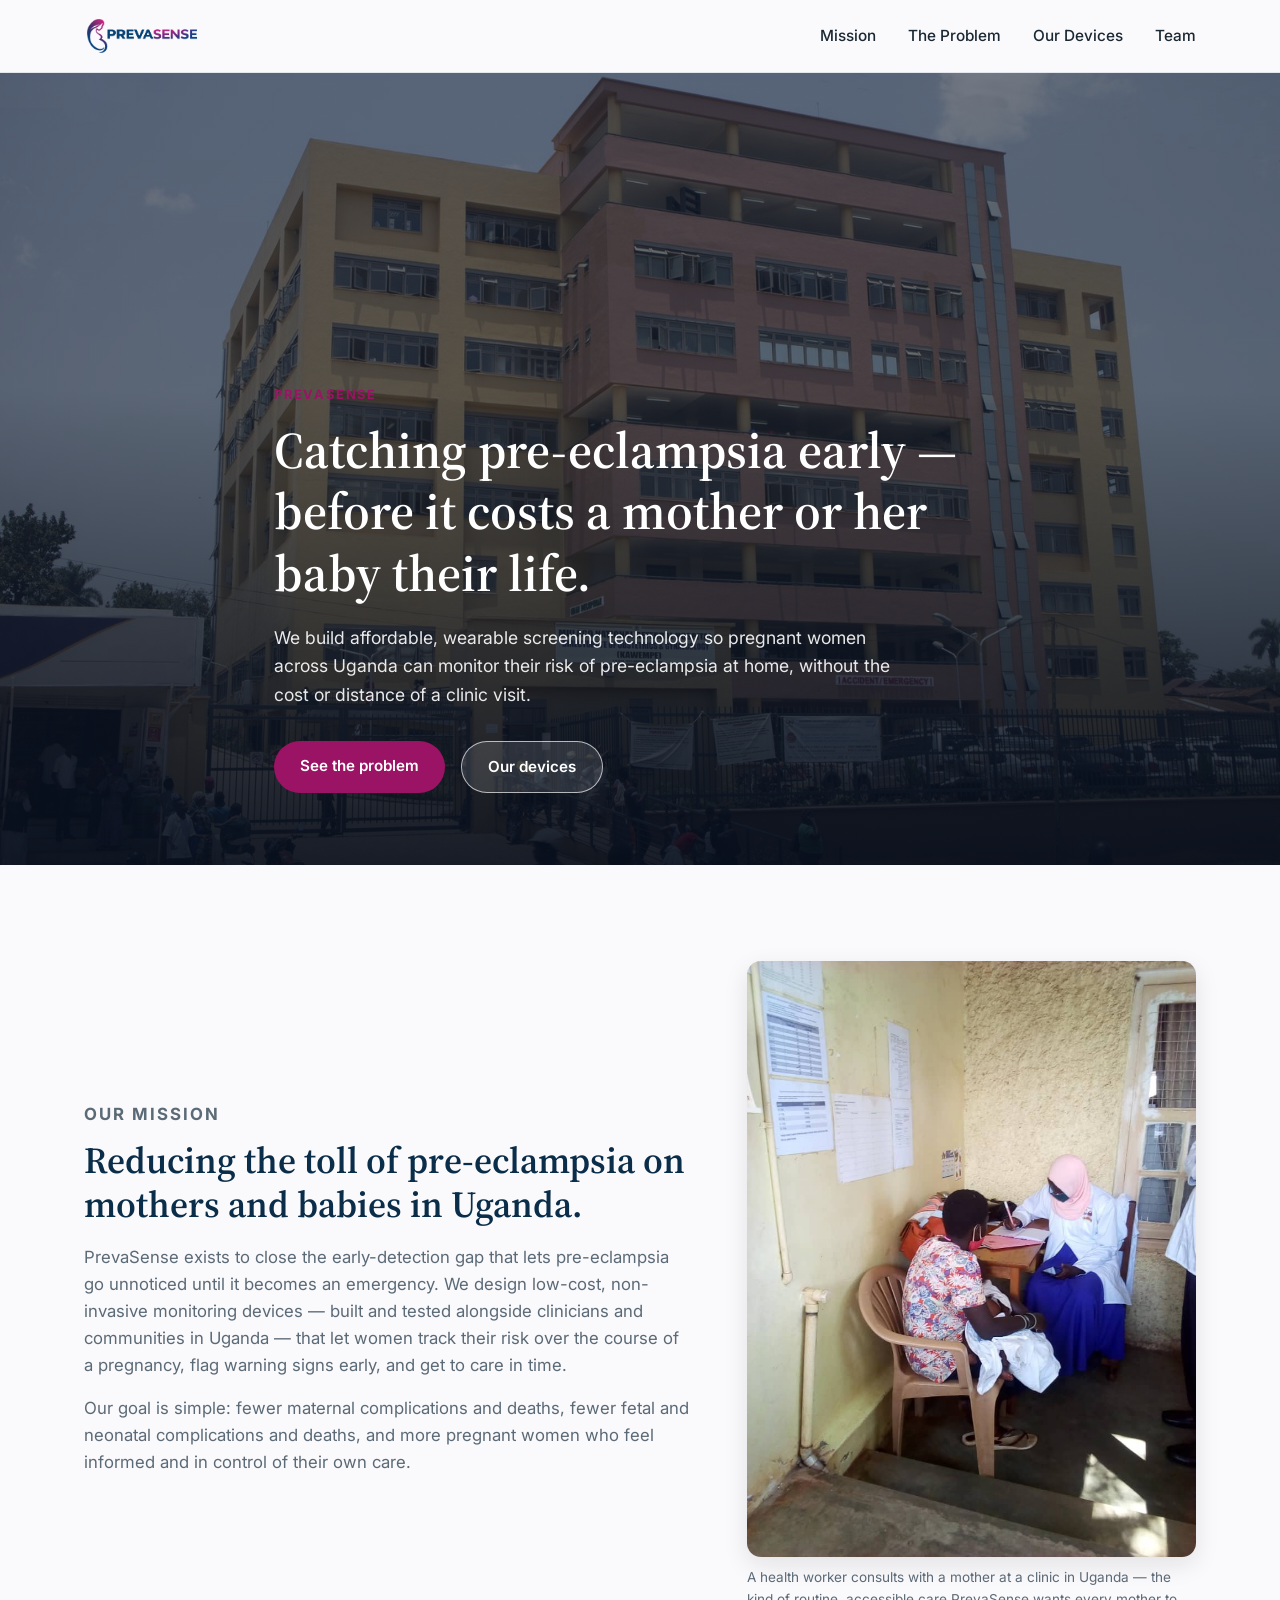
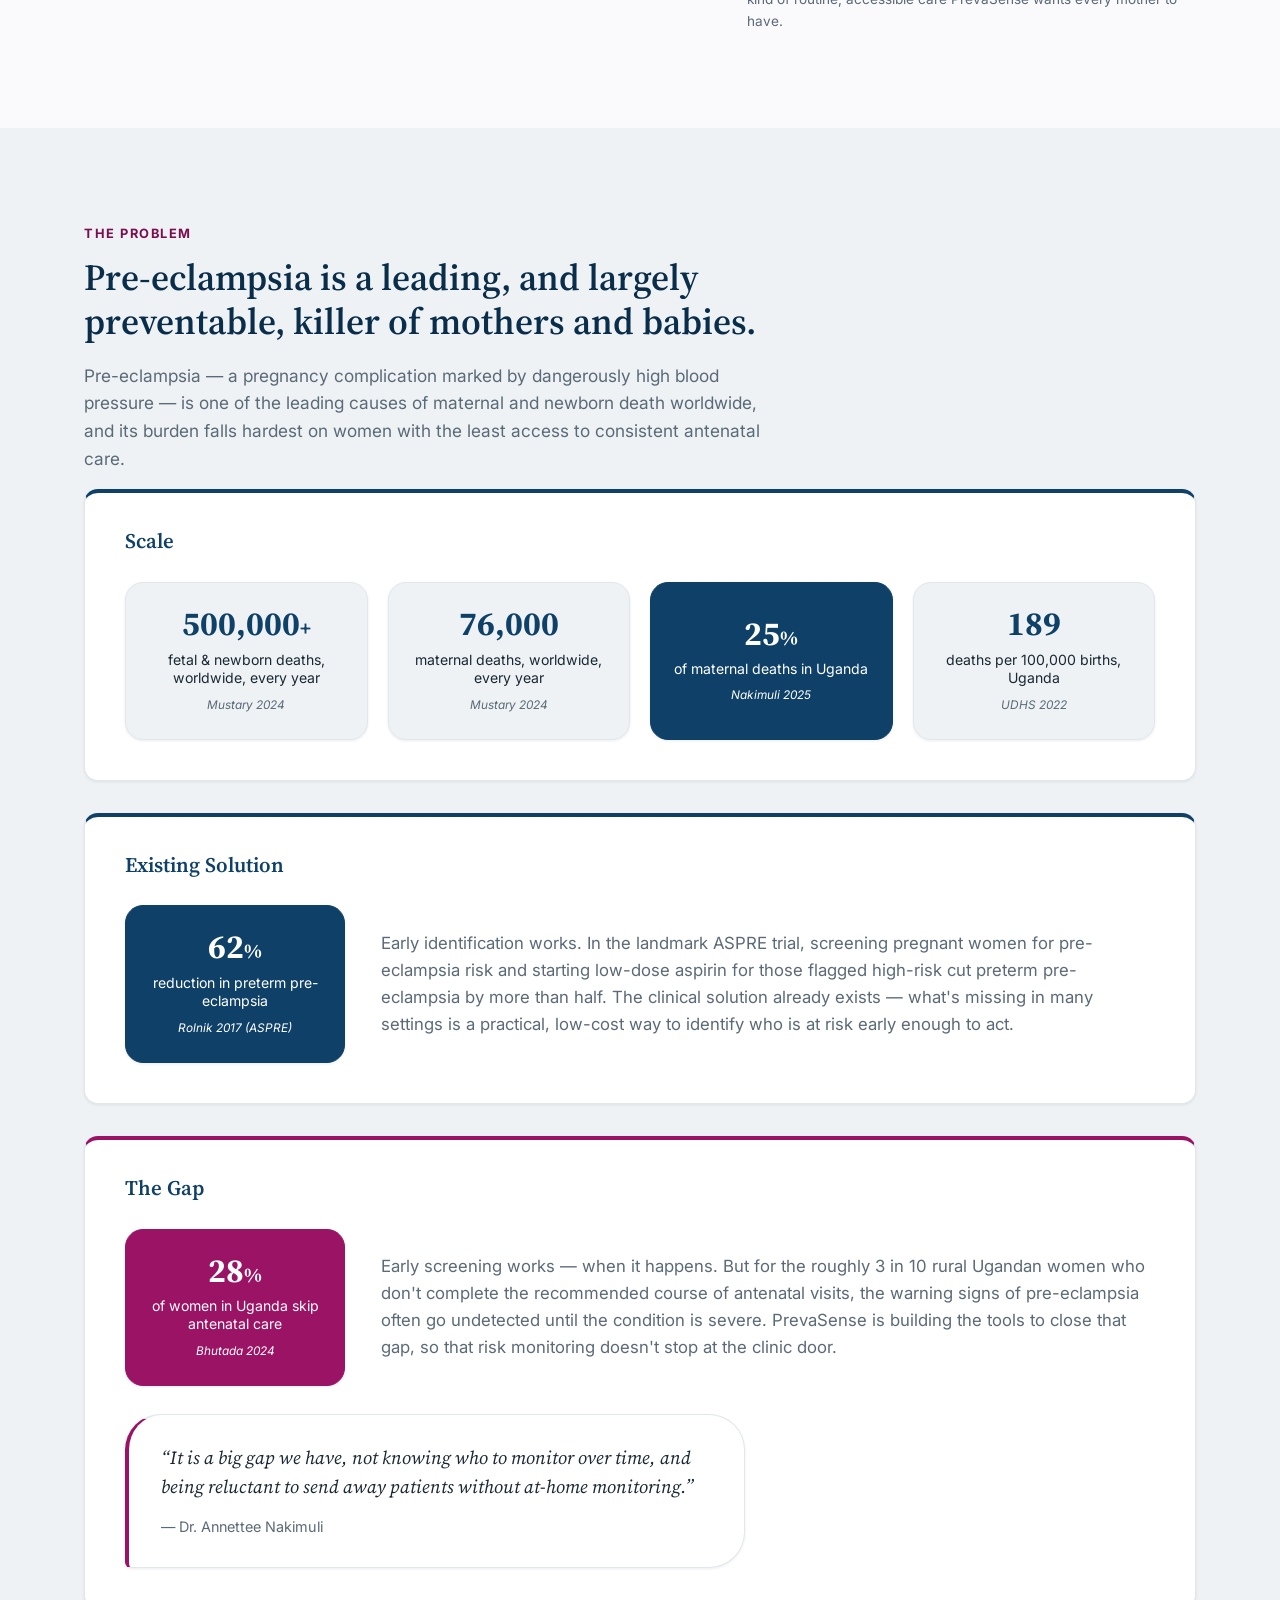
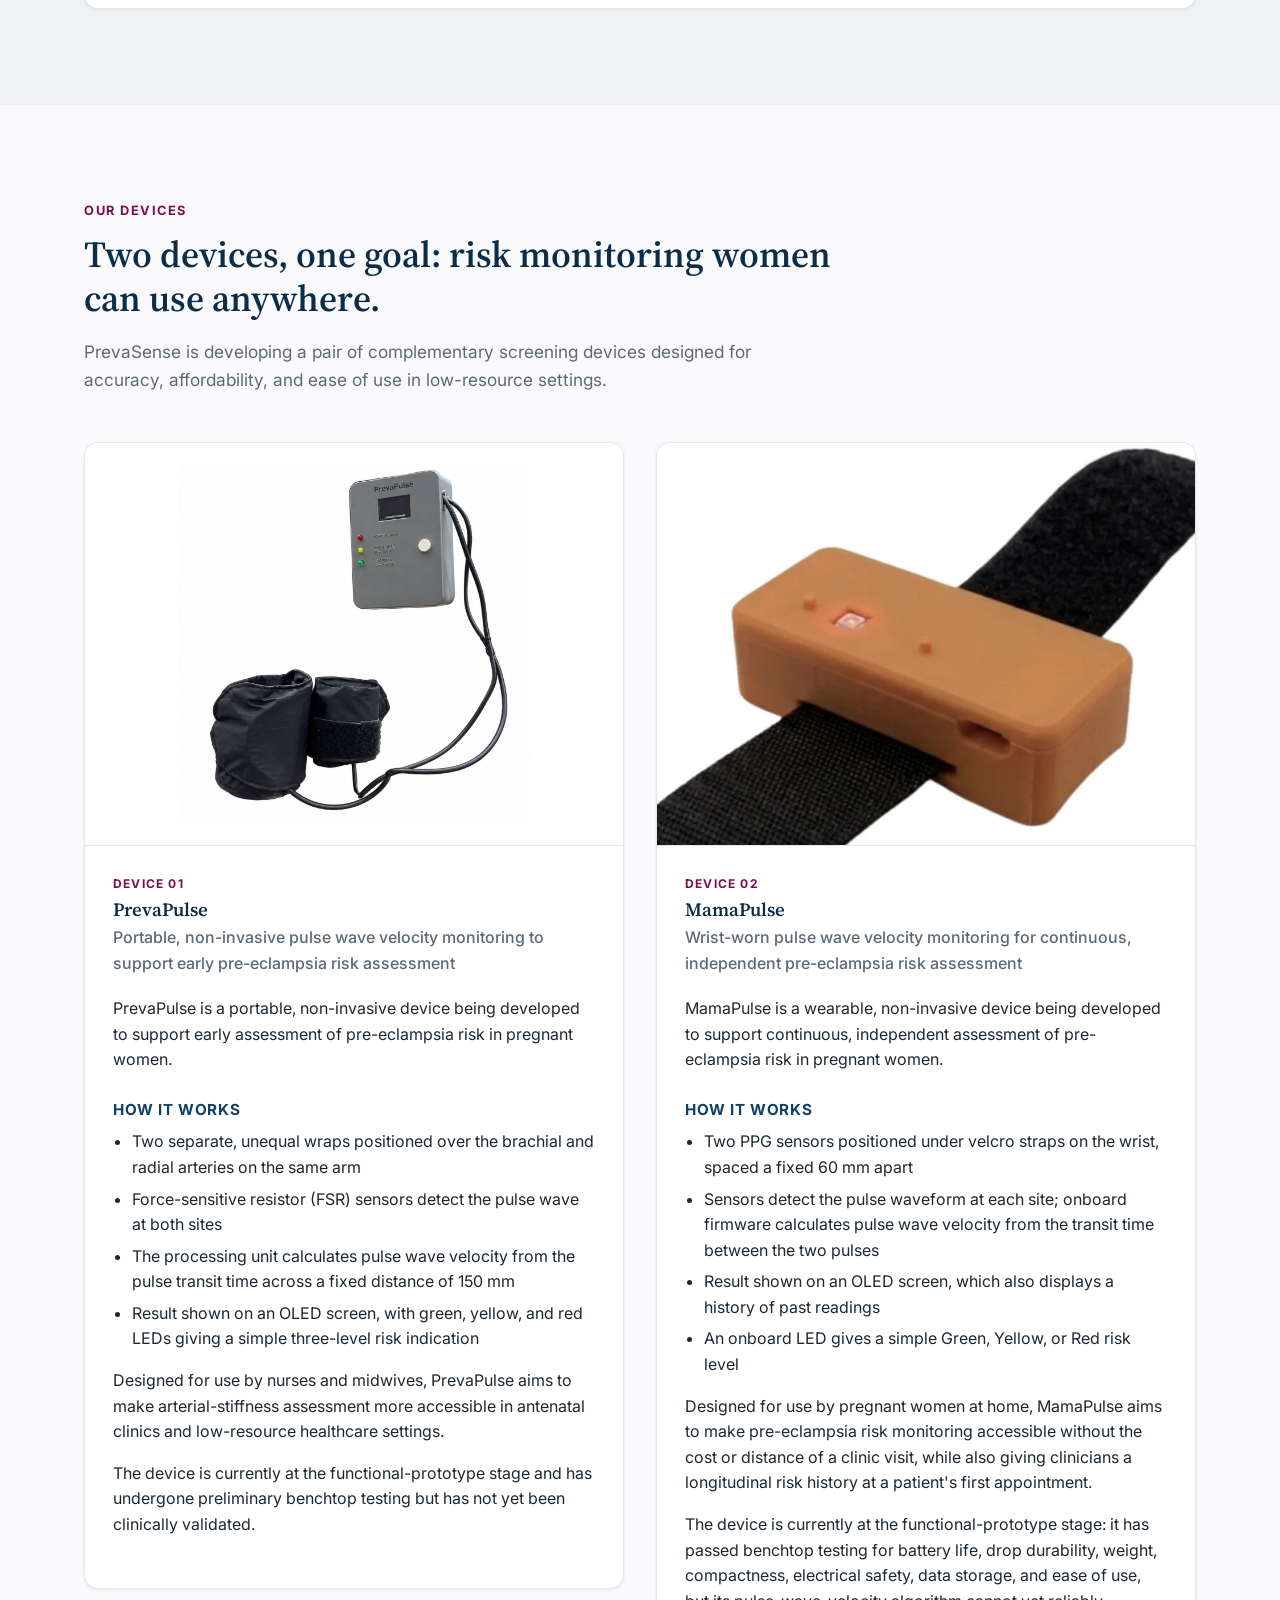
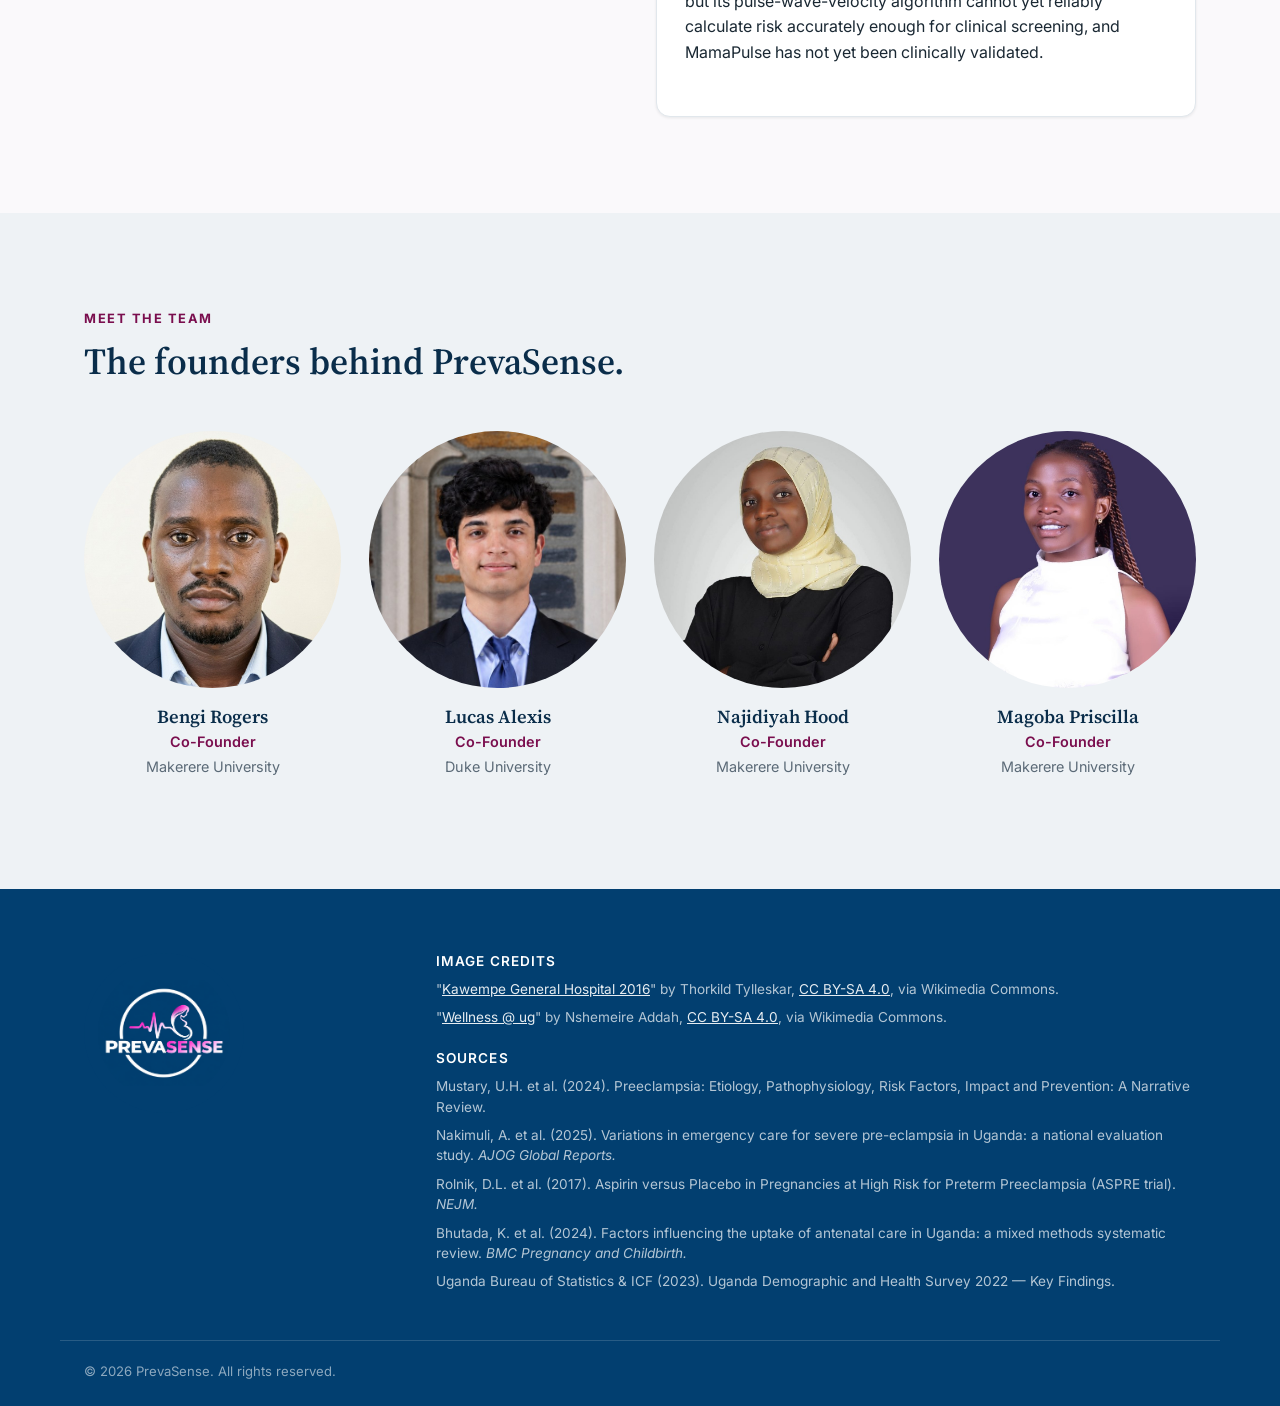
==== commit ca1c2f36: "Homepage with all sections, header links to separate section pages" ====
--- a/index.html
+++ b/index.html
@@ -35,7 +35,7 @@
         <span></span><span></span><span></span>
       </button>
       <ul id="nav-list">
-        <li><a href="/" aria-current="page">Mission</a></li>
+        <li><a href="/mission/">Mission</a></li>
         <li><a href="/problem/">The Problem</a></li>
         <li><a href="/devices/">Our Devices</a></li>
         <li><a href="/team/">Team</a></li>
@@ -56,8 +56,8 @@
       <h1>Catching pre-eclampsia early &mdash; before it costs a mother or her baby their life.</h1>
       <p class="hero-sub">We build affordable, wearable screening technology so pregnant women across Uganda can monitor their risk of pre-eclampsia at home, without the cost or distance of a clinic visit.</p>
       <div class="hero-actions">
-        <a href="/problem/" class="btn btn-primary">See the problem</a>
-        <a href="/devices/" class="btn btn-ghost">Our devices</a>
+        <a href="#problem" class="btn btn-primary">See the problem</a>
+        <a href="#devices" class="btn btn-ghost">Our devices</a>
       </div>
     </div>
   </section>
@@ -77,6 +77,163 @@
     </div>
   </section>
 
+  <section id="problem" class="section section-alt">
+    <div class="wrap">
+      <p class="kicker">The Problem</p>
+      <h2>Pre-eclampsia is a leading, and largely preventable, killer of mothers and babies.</h2>
+      <p class="section-intro">Pre-eclampsia &mdash; a pregnancy complication marked by dangerously high blood pressure &mdash; is one of the leading causes of maternal and newborn death worldwide, and its burden falls hardest on women with the least access to consistent antenatal care.</p>
+
+      <div class="problem-group">
+        <h3 class="problem-group-title">Scale</h3>
+        <div class="bubble-cluster">
+          <div class="stat-bubble">
+            <p class="stat-number">500,000<span class="stat-plus">+</span></p>
+            <p class="stat-label">fetal &amp; newborn deaths, worldwide, every year</p>
+            <p class="stat-source">Mustary 2024</p>
+          </div>
+          <div class="stat-bubble">
+            <p class="stat-number">76,000</p>
+            <p class="stat-label">maternal deaths, worldwide, every year</p>
+            <p class="stat-source">Mustary 2024</p>
+          </div>
+          <div class="stat-bubble stat-bubble--highlight">
+            <p class="stat-number">25<span class="stat-plus">%</span></p>
+            <p class="stat-label">of maternal deaths in Uganda</p>
+            <p class="stat-source">Nakimuli 2025</p>
+          </div>
+          <div class="stat-bubble">
+            <p class="stat-number">189</p>
+            <p class="stat-label">deaths per 100,000 births, Uganda</p>
+            <p class="stat-source">UDHS 2022</p>
+          </div>
+        </div>
+      </div>
+
+      <div class="problem-group">
+        <h3 class="problem-group-title">Existing Solution</h3>
+        <div class="problem-pair">
+          <div class="stat-bubble stat-bubble--highlight">
+            <p class="stat-number">62<span class="stat-plus">%</span></p>
+            <p class="stat-label">reduction in preterm pre-eclampsia</p>
+            <p class="stat-source">Rolnik 2017 (ASPRE)</p>
+          </div>
+          <div class="problem-blob">
+            <p>Early identification works. In the landmark ASPRE trial, screening pregnant women for pre-eclampsia risk and starting low-dose aspirin for those flagged high-risk cut preterm pre-eclampsia by more than half. The clinical solution already exists &mdash; what's missing in many settings is a practical, low-cost way to identify who is at risk early enough to act.</p>
+          </div>
+        </div>
+      </div>
+
+      <div class="problem-group problem-group--gap">
+        <h3 class="problem-group-title">The Gap</h3>
+        <div class="problem-pair">
+          <div class="stat-bubble stat-bubble--gap">
+            <p class="stat-number">28<span class="stat-plus">%</span></p>
+            <p class="stat-label">of women in Uganda skip antenatal care</p>
+            <p class="stat-source">Bhutada 2024</p>
+          </div>
+          <div class="problem-blob">
+            <p>Early screening works &mdash; when it happens. But for the roughly 3 in 10 rural Ugandan women who don't complete the recommended course of antenatal visits, the warning signs of pre-eclampsia often go undetected until the condition is severe. PrevaSense is building the tools to close that gap, so that risk monitoring doesn't stop at the clinic door.</p>
+          </div>
+        </div>
+        <blockquote class="problem-quote">
+          <p>&ldquo;It is a big gap we have, not knowing who to monitor over time, and being reluctant to send away patients without at-home monitoring.&rdquo;</p>
+          <cite>&mdash; Dr. Annettee Nakimuli</cite>
+        </blockquote>
+      </div>
+    </div>
+  </section>
+
+  <section id="devices" class="section">
+    <div class="wrap">
+      <p class="kicker">Our Devices</p>
+      <h2>Two devices, one goal: risk monitoring women can use anywhere.</h2>
+      <p class="section-intro">PrevaSense is developing a pair of complementary screening devices designed for accuracy, affordability, and ease of use in low-resource settings.</p>
+
+      <div class="device-grid">
+
+        <article class="device-card">
+          <div class="device-image">
+            <img src="/images/prevapulse.jpg" alt="PrevaPulse device with two arm wraps and an OLED display showing HIGH, MODERATE, and NORMAL risk LEDs" loading="lazy">
+          </div>
+          <div class="device-body">
+            <p class="device-tag">Device 01</p>
+            <h3>PrevaPulse</h3>
+            <p class="device-subtitle">Portable, non-invasive pulse wave velocity monitoring to support early pre-eclampsia risk assessment</p>
+            <p>PrevaPulse is a portable, non-invasive device being developed to support early assessment of pre-eclampsia risk in pregnant women.</p>
+            <h4>How It Works</h4>
+            <ul class="feature-list">
+              <li>Two separate, unequal wraps positioned over the brachial and radial arteries on the same arm</li>
+              <li>Force-sensitive resistor (FSR) sensors detect the pulse wave at both sites</li>
+              <li>The processing unit calculates pulse wave velocity from the pulse transit time across a fixed distance of 150&nbsp;mm</li>
+              <li>Result shown on an OLED screen, with green, yellow, and red LEDs giving a simple three-level risk indication</li>
+            </ul>
+            <p>Designed for use by nurses and midwives, PrevaPulse aims to make arterial-stiffness assessment more accessible in antenatal clinics and low-resource healthcare settings.</p>
+            <p>The device is currently at the functional-prototype stage and has undergone preliminary benchtop testing but has not yet been clinically validated.</p>
+          </div>
+        </article>
+
+        <article class="device-card">
+          <div class="device-image device-image--fill">
+            <img src="/images/mamapulse.jpg" alt="MamaPulse wrist-worn device with velcro strap and lit sensor indicator" loading="lazy">
+          </div>
+          <div class="device-body">
+            <p class="device-tag">Device 02</p>
+            <h3>MamaPulse</h3>
+            <p class="device-subtitle">Wrist-worn pulse wave velocity monitoring for continuous, independent pre-eclampsia risk assessment</p>
+            <p>MamaPulse is a wearable, non-invasive device being developed to support continuous, independent assessment of pre-eclampsia risk in pregnant women.</p>
+            <h4>How It Works</h4>
+            <ul class="feature-list">
+              <li>Two PPG sensors positioned under velcro straps on the wrist, spaced a fixed 60&nbsp;mm apart</li>
+              <li>Sensors detect the pulse waveform at each site; onboard firmware calculates pulse wave velocity from the transit time between the two pulses</li>
+              <li>Result shown on an OLED screen, which also displays a history of past readings</li>
+              <li>An onboard LED gives a simple Green, Yellow, or Red risk level</li>
+            </ul>
+            <p>Designed for use by pregnant women at home, MamaPulse aims to make pre-eclampsia risk monitoring accessible without the cost or distance of a clinic visit, while also giving clinicians a longitudinal risk history at a patient's first appointment.</p>
+            <p>The device is currently at the functional-prototype stage: it has passed benchtop testing for battery life, drop durability, weight, compactness, electrical safety, data storage, and ease of use, but its pulse-wave-velocity algorithm cannot yet reliably calculate risk accurately enough for clinical screening, and MamaPulse has not yet been clinically validated.</p>
+          </div>
+        </article>
+
+      </div>
+    </div>
+  </section>
+
+  <section id="team" class="section section-alt">
+    <div class="wrap">
+      <p class="kicker">Meet the Team</p>
+      <h2>The founders behind PrevaSense.</h2>
+
+      <div class="team-grid">
+        <article class="team-card">
+          <div class="team-photo"><img src="/images/team-bengi.jpg" alt="Bengi Rogers" loading="lazy"></div>
+          <h3>Bengi Rogers</h3>
+          <p class="team-role">Co-Founder</p>
+          <p class="team-affiliation">Makerere University</p>
+        </article>
+
+        <article class="team-card">
+          <div class="team-photo"><img src="/images/team-lucas.jpg" alt="Lucas Alexis" loading="lazy" style="transform: scale(1.625);"></div>
+          <h3>Lucas Alexis</h3>
+          <p class="team-role">Co-Founder</p>
+          <p class="team-affiliation">Duke University</p>
+        </article>
+
+        <article class="team-card">
+          <div class="team-photo"><img src="/images/team-najidiyah.jpg" alt="Najidiyah Hood" loading="lazy"></div>
+          <h3>Najidiyah Hood</h3>
+          <p class="team-role">Co-Founder</p>
+          <p class="team-affiliation">Makerere University</p>
+        </article>
+
+        <article class="team-card">
+          <div class="team-photo"><img src="/images/team-priscilla.jpg" alt="Magoba Priscilla" loading="lazy"></div>
+          <h3>Magoba Priscilla</h3>
+          <p class="team-role">Co-Founder</p>
+          <p class="team-affiliation">Makerere University</p>
+        </article>
+      </div>
+    </div>
+  </section>
+
 </main>
 
 <footer class="site-footer">
@@ -91,6 +248,14 @@
         <li>"<a href="https://commons.wikimedia.org/wiki/File:Kawempe_General_Hospital_2016.jpg" target="_blank" rel="noopener">Kawempe General Hospital 2016</a>" by Thorkild Tylleskar, <a href="https://creativecommons.org/licenses/by-sa/4.0/" target="_blank" rel="noopener">CC BY-SA 4.0</a>, via Wikimedia Commons.</li>
         <li>"<a href="https://commons.wikimedia.org/wiki/File:Wellness_@_ug.jpg" target="_blank" rel="noopener">Wellness @ ug</a>" by Nshemeire Addah, <a href="https://creativecommons.org/licenses/by-sa/4.0/" target="_blank" rel="noopener">CC BY-SA 4.0</a>, via Wikimedia Commons.</li>
       </ul>
+      <h4>Sources</h4>
+      <ul>
+        <li>Mustary, U.H. et al. (2024). Preeclampsia: Etiology, Pathophysiology, Risk Factors, Impact and Prevention: A Narrative Review.</li>
+        <li>Nakimuli, A. et al. (2025). Variations in emergency care for severe pre-eclampsia in Uganda: a national evaluation study. <em>AJOG Global Reports.</em></li>
+        <li>Rolnik, D.L. et al. (2017). Aspirin versus Placebo in Pregnancies at High Risk for Preterm Preeclampsia (ASPRE trial). <em>NEJM.</em></li>
+        <li>Bhutada, K. et al. (2024). Factors influencing the uptake of antenatal care in Uganda: a mixed methods systematic review. <em>BMC Pregnancy and Childbirth.</em></li>
+        <li>Uganda Bureau of Statistics &amp; ICF (2023). Uganda Demographic and Health Survey 2022 &mdash; Key Findings.</li>
+      </ul>
     </div>
   </div>
   <div class="wrap footer-bottom">
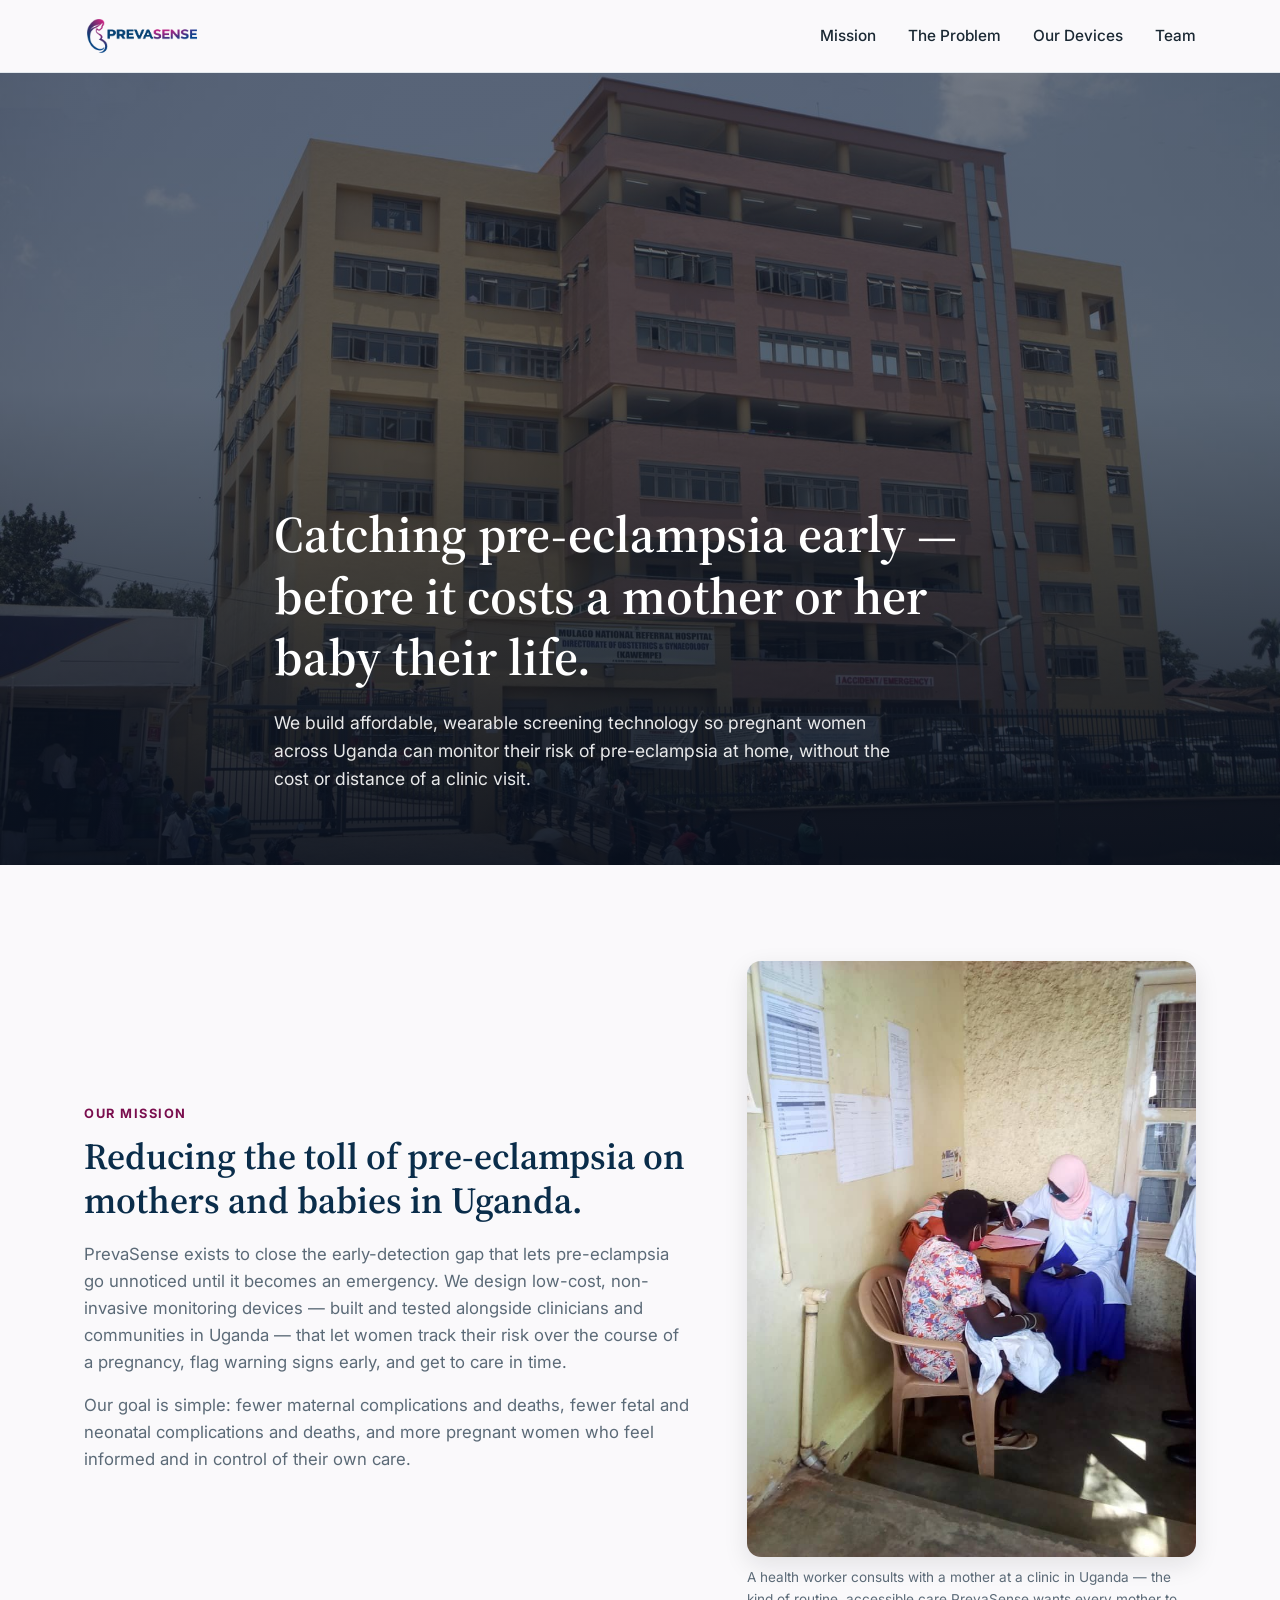
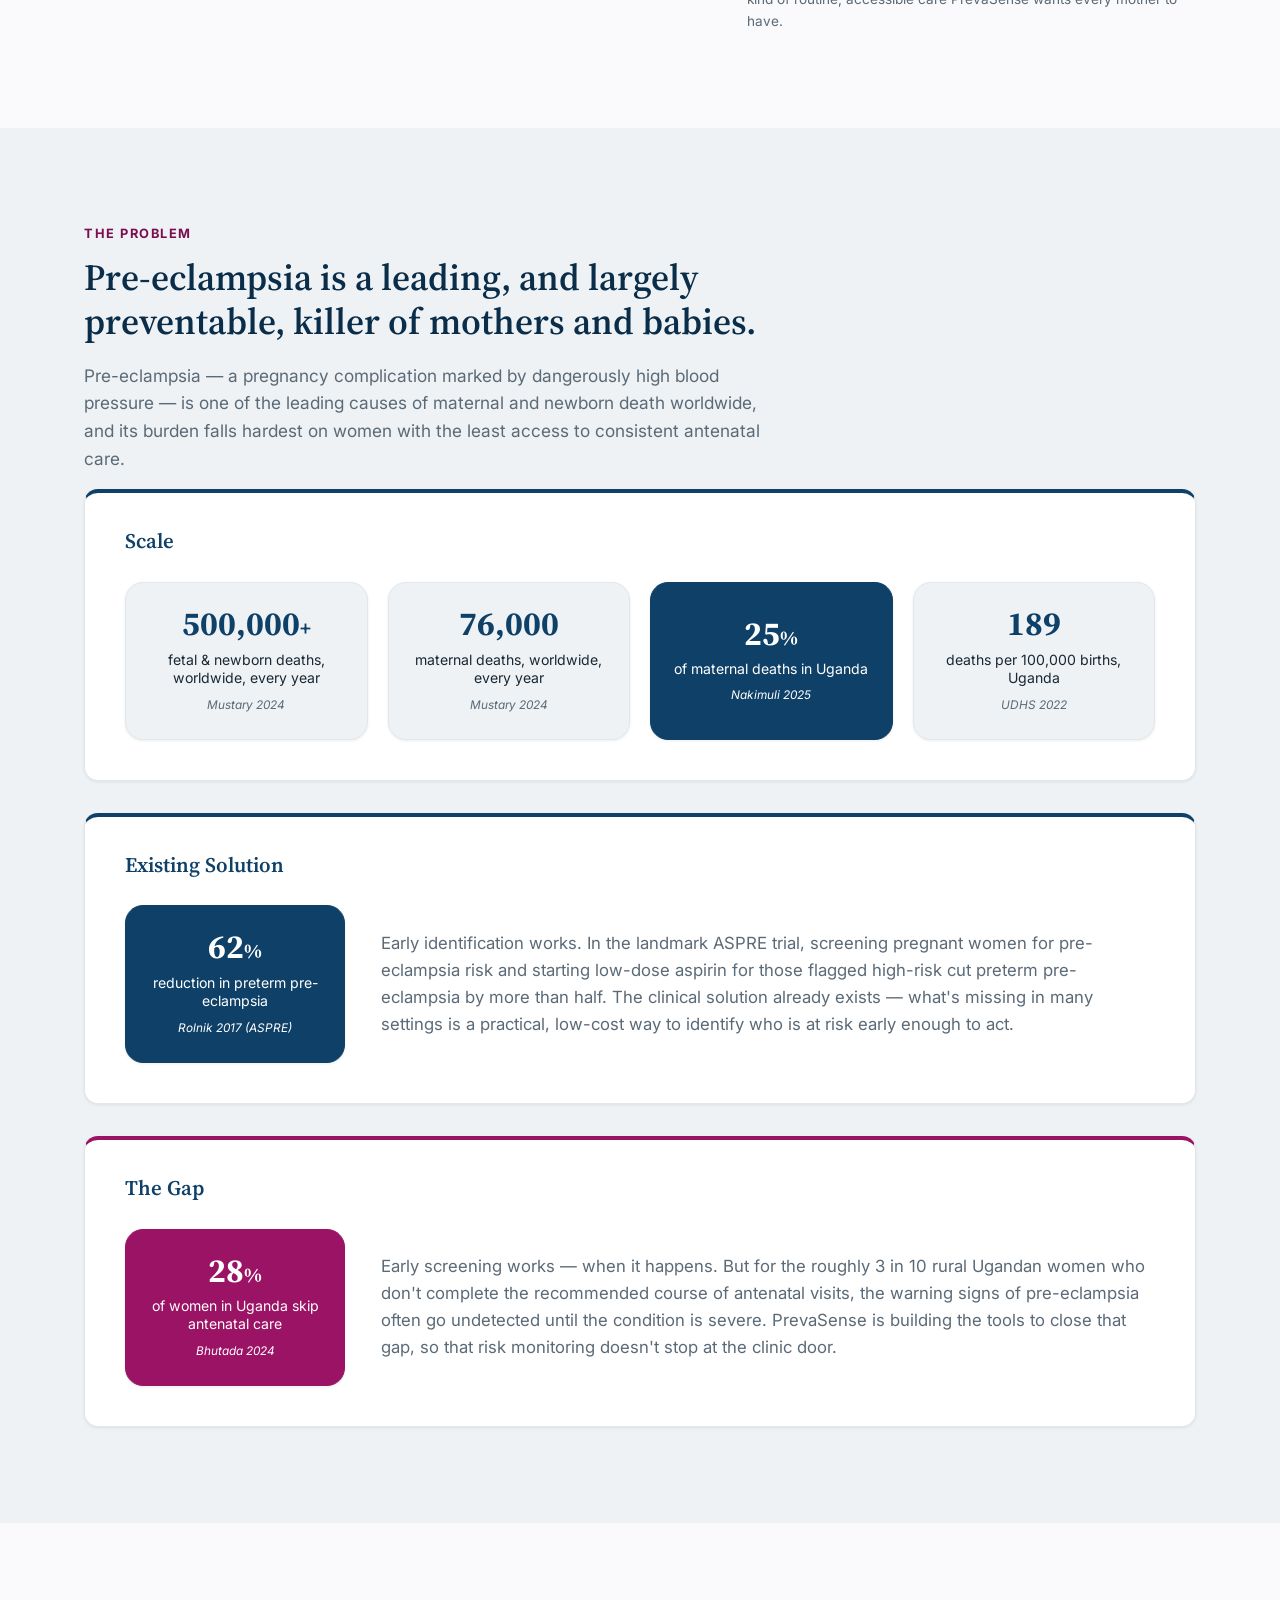
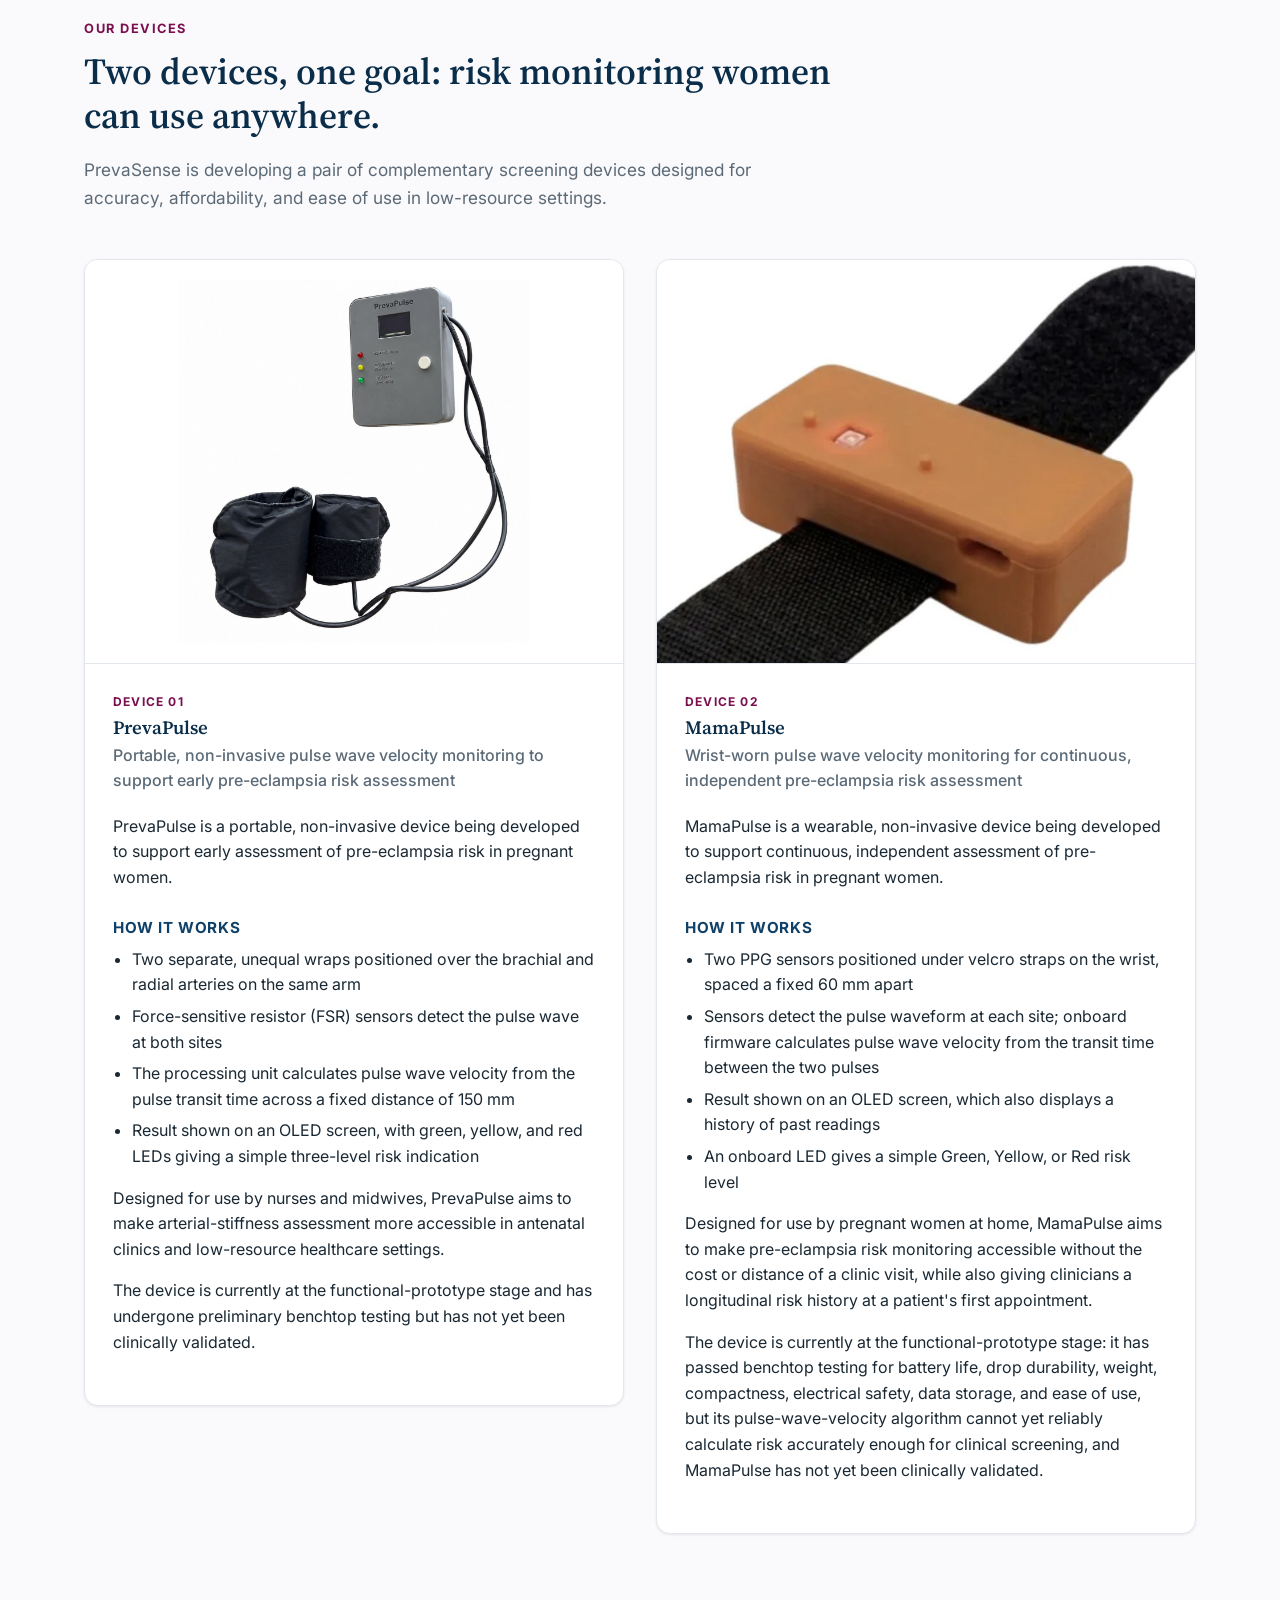
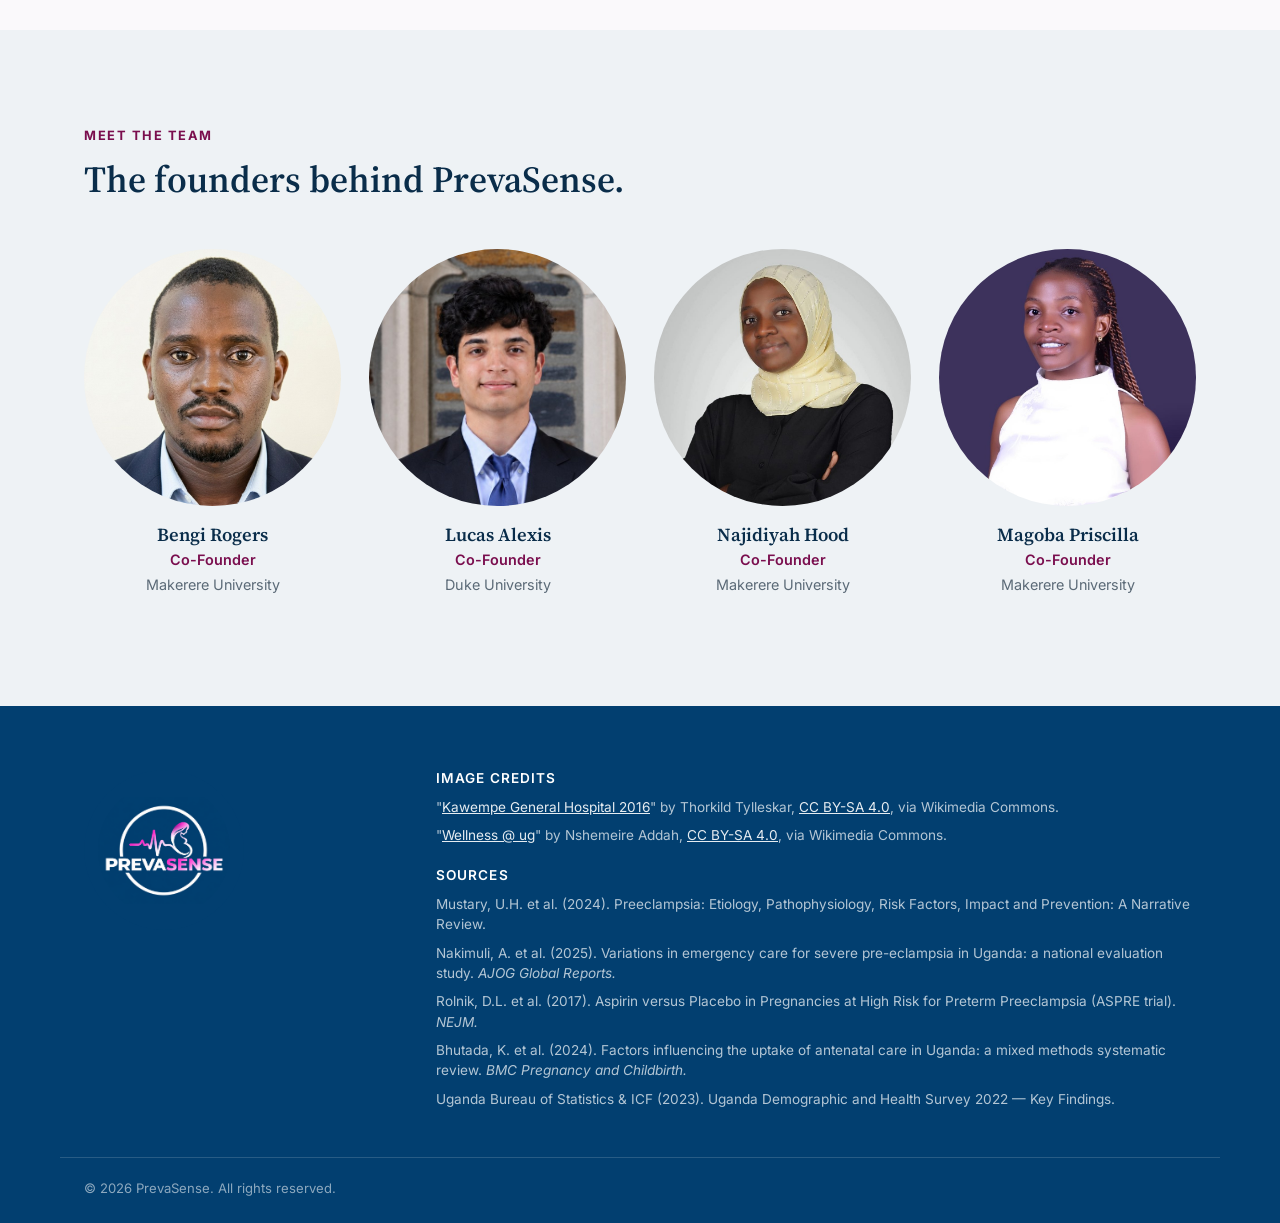
==== commit bd9df111: "Remove hero buttons and eyebrow title" ====
--- a/index.html
+++ b/index.html
@@ -52,13 +52,8 @@
       <div class="hero-scrim"></div>
     </div>
     <div class="wrap hero-content">
-      <p class="eyebrow">PrevaSense</p>
       <h1>Catching pre-eclampsia early &mdash; before it costs a mother or her baby their life.</h1>
       <p class="hero-sub">We build affordable, wearable screening technology so pregnant women across Uganda can monitor their risk of pre-eclampsia at home, without the cost or distance of a clinic visit.</p>
-      <div class="hero-actions">
-        <a href="#problem" class="btn btn-primary">See the problem</a>
-        <a href="#devices" class="btn btn-ghost">Our devices</a>
-      </div>
     </div>
   </section>
 
@@ -135,10 +130,6 @@
             <p>Early screening works &mdash; when it happens. But for the roughly 3 in 10 rural Ugandan women who don't complete the recommended course of antenatal visits, the warning signs of pre-eclampsia often go undetected until the condition is severe. PrevaSense is building the tools to close that gap, so that risk monitoring doesn't stop at the clinic door.</p>
           </div>
         </div>
-        <blockquote class="problem-quote">
-          <p>&ldquo;It is a big gap we have, not knowing who to monitor over time, and being reluctant to send away patients without at-home monitoring.&rdquo;</p>
-          <cite>&mdash; Dr. Annettee Nakimuli</cite>
-        </blockquote>
       </div>
     </div>
   </section>
--- a/css/style.css
+++ b/css/style.css
@@ -64,23 +64,14 @@
 .nav-toggle { display: none; flex-direction: column; justify-content: center; gap: 5px; width: 40px; height: 40px; background: none; border: none; cursor: pointer; }
 .nav-toggle span { width: 22px; height: 2px; background: var(--color-primary-dark); display: block; }
 
-/* ---------- Buttons ---------- */
-.btn { display: inline-block; padding: 13px 26px; border-radius: 999px; text-decoration: none; font-weight: 600; font-size: 0.95rem; transition: transform 0.15s ease, box-shadow 0.15s ease; }
-.btn-primary { background: var(--color-accent); color: var(--color-on-accent); }
-.btn-primary:hover { transform: translateY(-1px); box-shadow: var(--shadow-md); }
-.btn-ghost { background: rgba(255,255,255,0.12); color: #fff; border: 1.5px solid rgba(255,255,255,0.65); }
-.btn-ghost:hover { background: rgba(255,255,255,0.22); }
-
 /* ---------- Hero ---------- */
 .hero { position: relative; min-height: 88vh; display: flex; align-items: flex-end; color: #fff; overflow: hidden; }
 .hero-media { position: absolute; inset: 0; z-index: 0; }
 .hero-media img { width: 100%; height: 100%; object-fit: cover; }
 .hero-scrim { position: absolute; inset: 0; background: linear-gradient(180deg, rgba(8,20,38,0.55) 0%, rgba(8,20,38,0.55) 40%, rgba(6,14,28,0.92) 100%); }
 .hero-content { position: relative; z-index: 1; padding-bottom: 72px; padding-top: 120px; max-width: 780px; }
-.eyebrow { text-transform: uppercase; letter-spacing: 0.14em; font-size: 0.8rem; font-weight: 700; color: var(--color-accent); margin-bottom: 14px; }
 .hero h1 { font-size: clamp(2rem, 4.2vw, 3.2rem); color: #fff; margin-bottom: 20px; }
-.hero-sub { font-size: 1.1rem; color: rgba(255,255,255,0.9); max-width: 620px; margin-bottom: 32px; }
-.hero-actions { display: flex; gap: 16px; flex-wrap: wrap; }
+.hero-sub { font-size: 1.1rem; color: rgba(255,255,255,0.9); max-width: 620px; margin-bottom: 0; }
 
 /* ---------- Sections ---------- */
 .section { padding: 96px 0; }
@@ -91,7 +82,7 @@
 
 /* ---------- Mission ---------- */
 .mission-grid { display: grid; grid-template-columns: 1.15fr 0.85fr; gap: 56px; align-items: center; }
-.mission-text p { color: var(--color-text-muted); font-size: 1.05rem; }
+.mission-text p:not(.kicker) { color: var(--color-text-muted); font-size: 1.05rem; }
 .mission-figure { margin: 0; }
 .mission-figure img { border-radius: var(--radius); box-shadow: var(--shadow-md); }
 .mission-figure figcaption { font-size: 0.85rem; color: var(--color-text-muted); margin-top: 10px; }
@@ -136,19 +127,6 @@
 .problem-pair .stat-bubble { flex: 0 0 220px; }
 .problem-blob { flex: 1; }
 .problem-blob p { color: var(--color-text-muted); font-size: 1.05rem; margin: 0; }
-
-.problem-quote {
-  background: var(--color-surface);
-  box-shadow: var(--shadow-sm);
-  border: 1px solid var(--color-border);
-  border-left: 4px solid var(--color-accent);
-  border-radius: 36px 36px 36px 6px;
-  padding: 28px 32px;
-  margin: 28px 0 0;
-  max-width: 620px;
-}
-.problem-quote p { font-family: var(--font-heading); font-size: 1.15rem; font-style: italic; color: var(--color-text); margin: 0 0 12px; }
-.problem-quote cite { font-style: normal; font-size: 0.9rem; color: var(--color-text-muted); }
 
 /* ---------- Devices ---------- */
 .device-grid { display: grid; grid-template-columns: 1fr 1fr; gap: 32px; margin-top: 48px; align-items: start; }
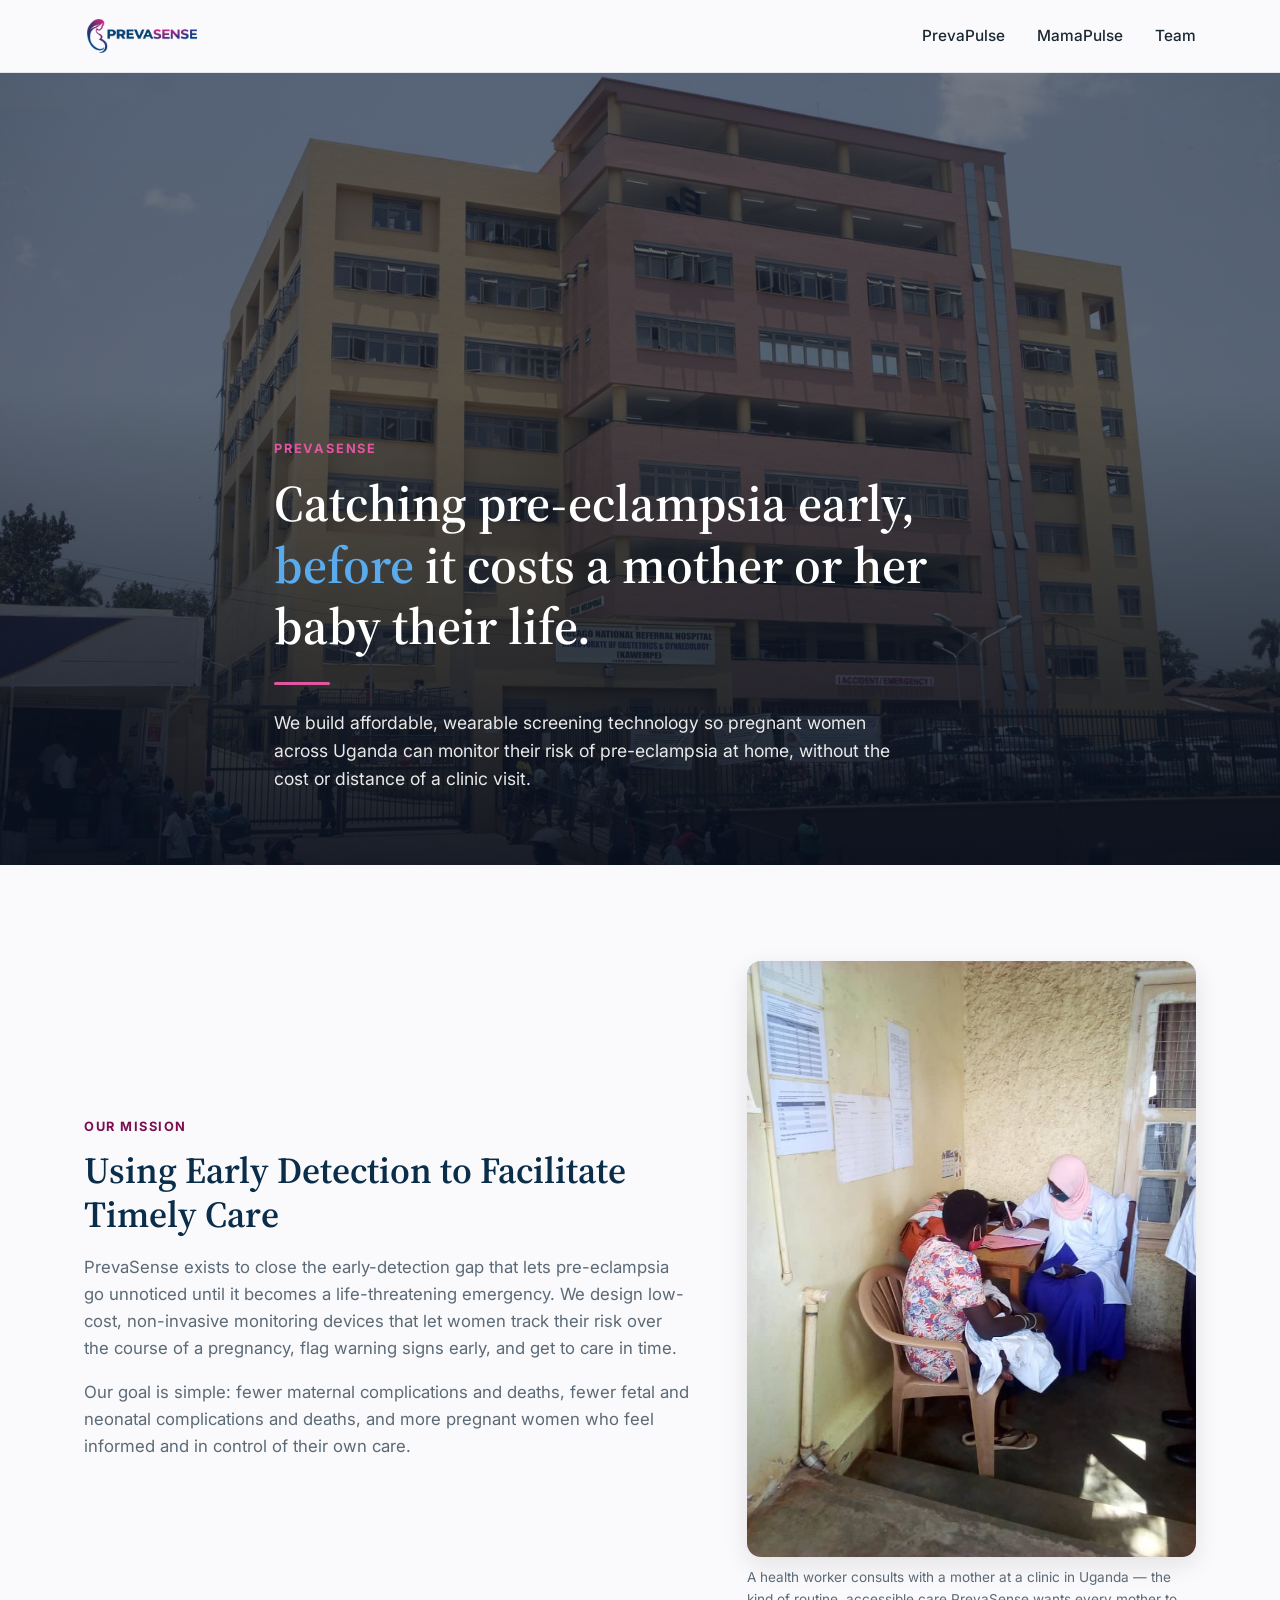
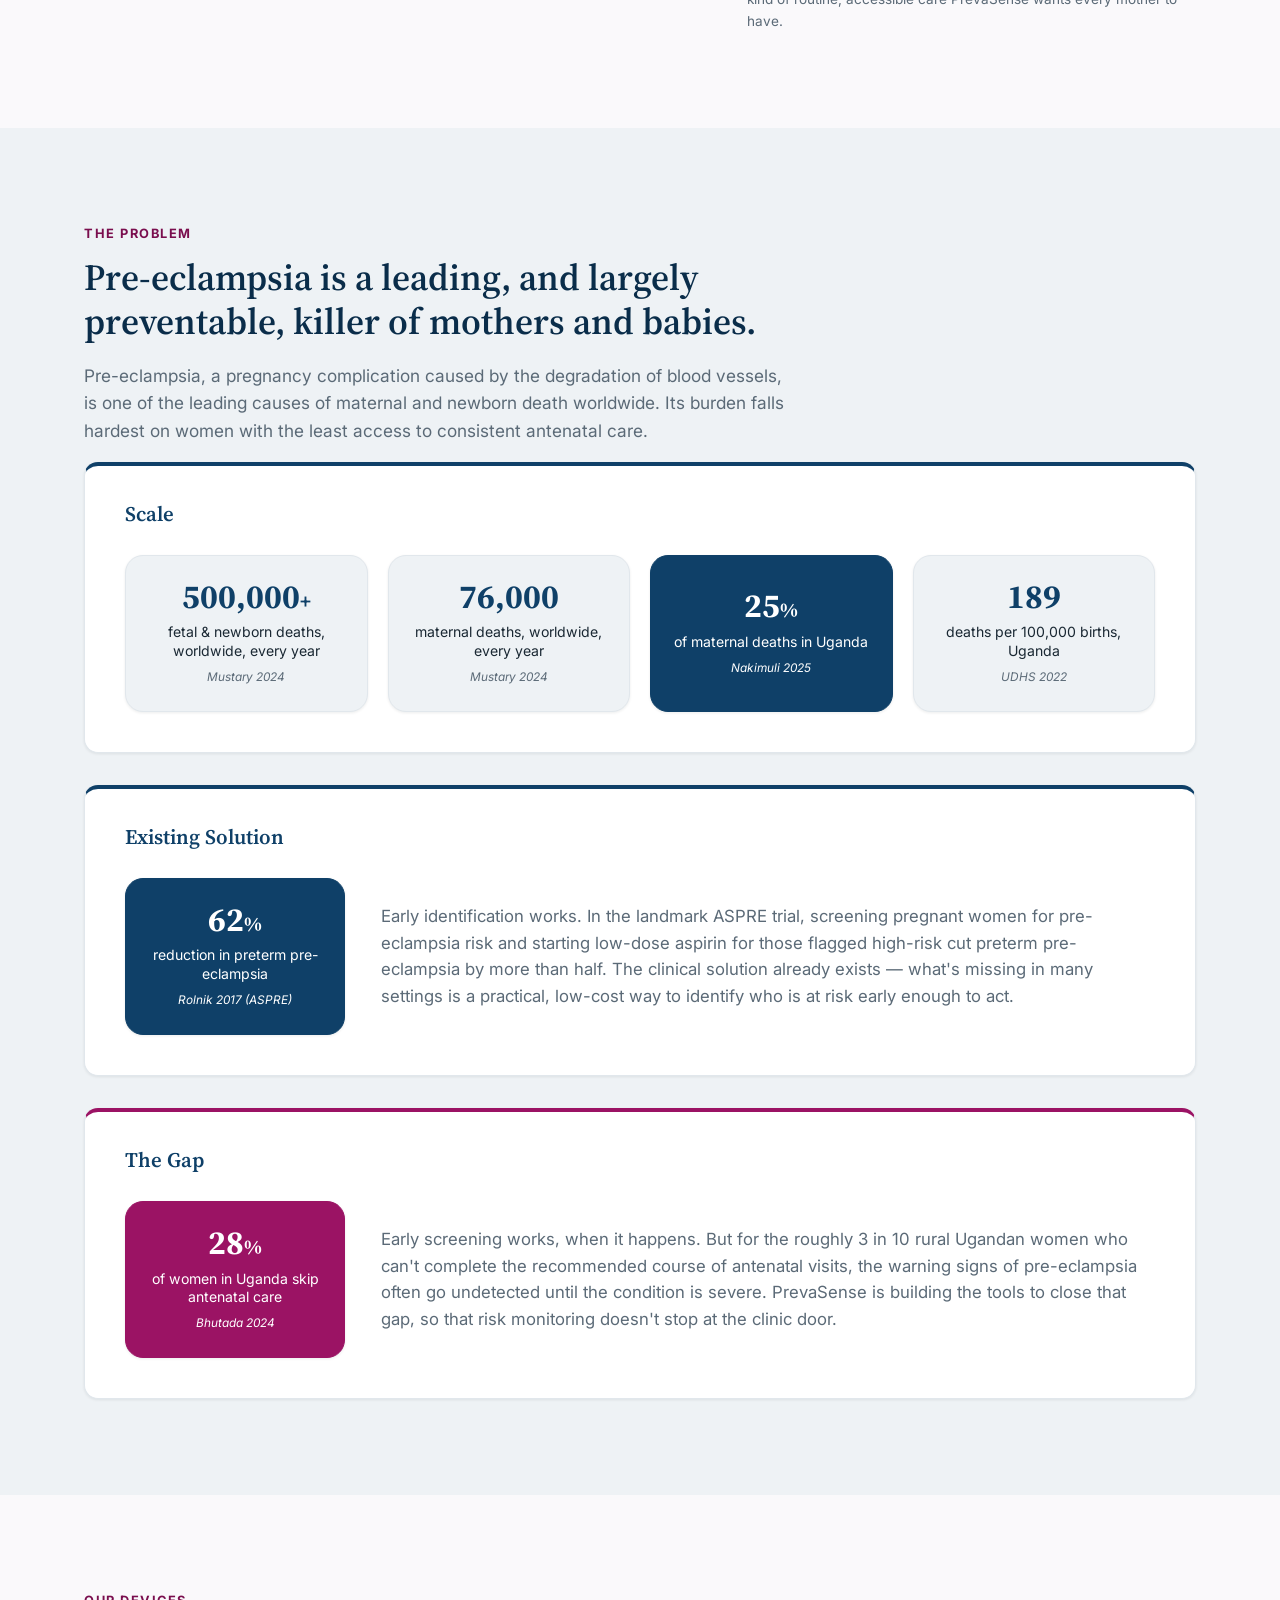
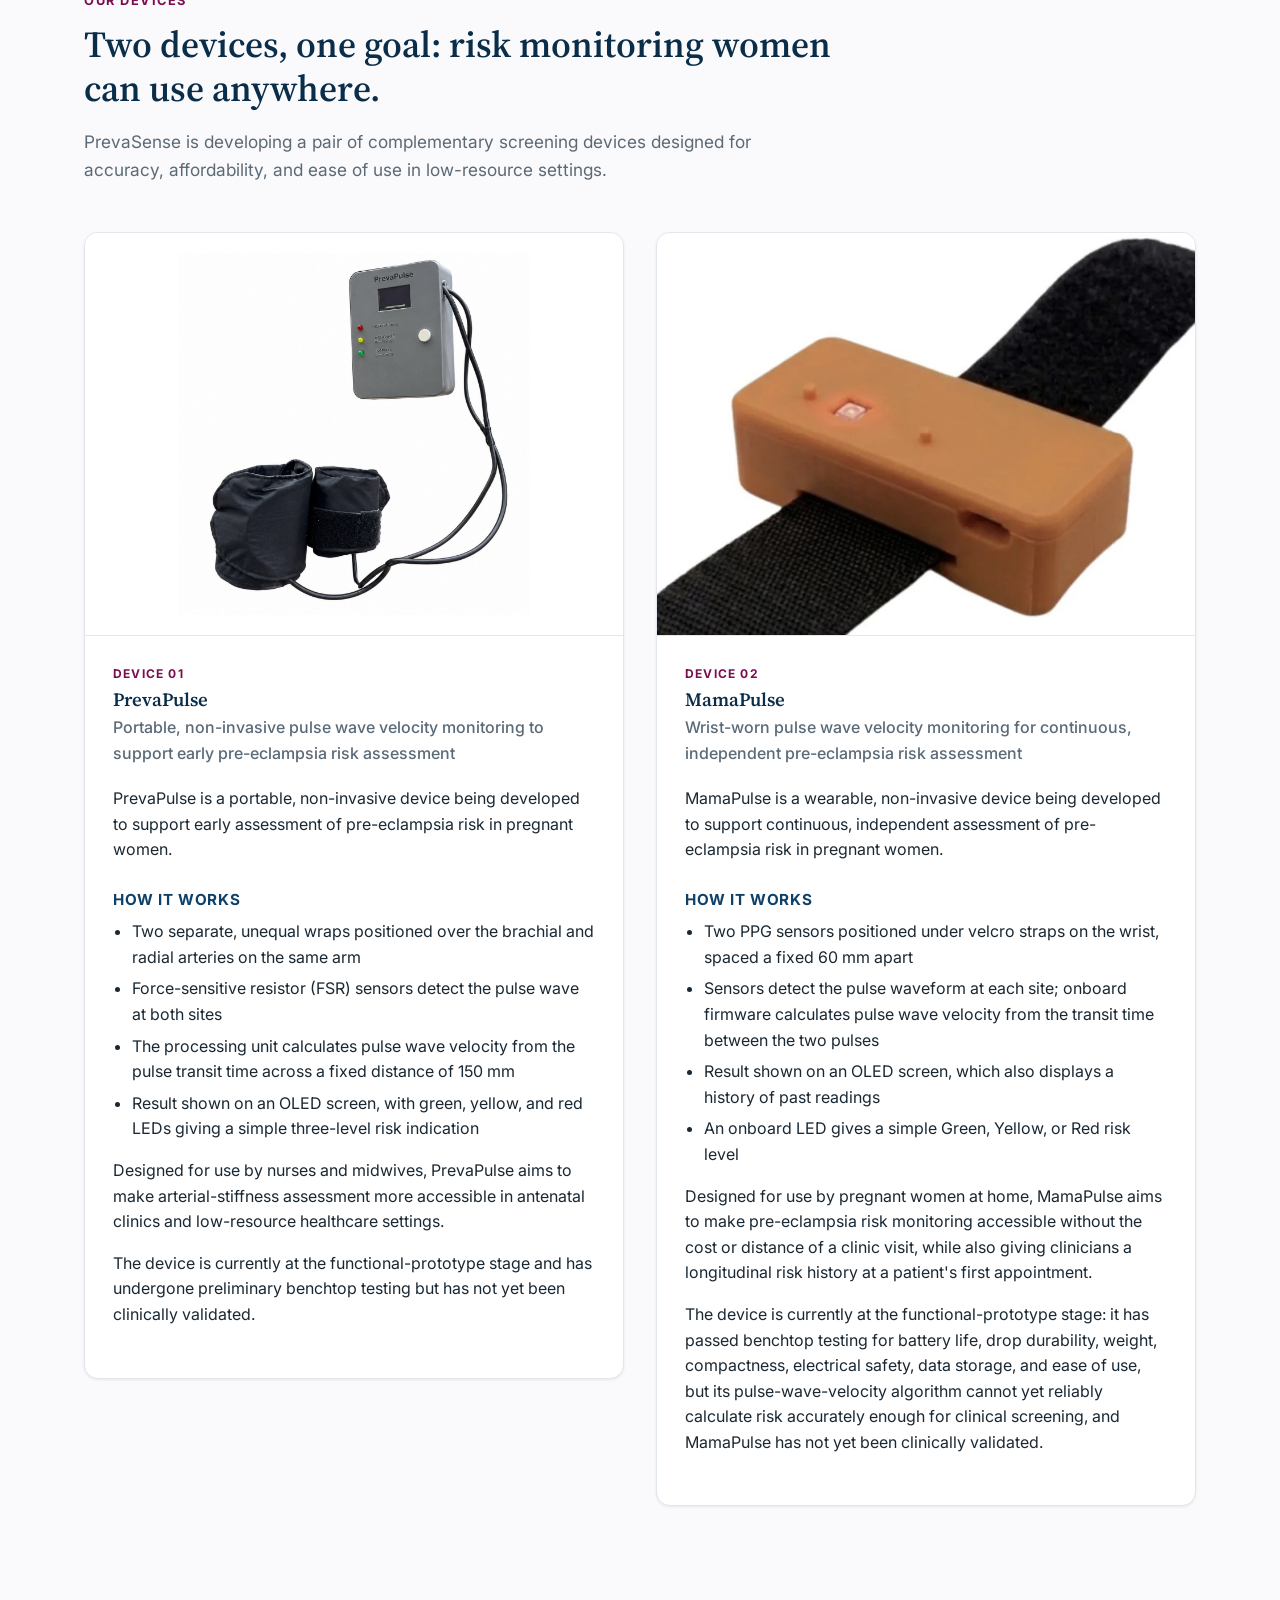
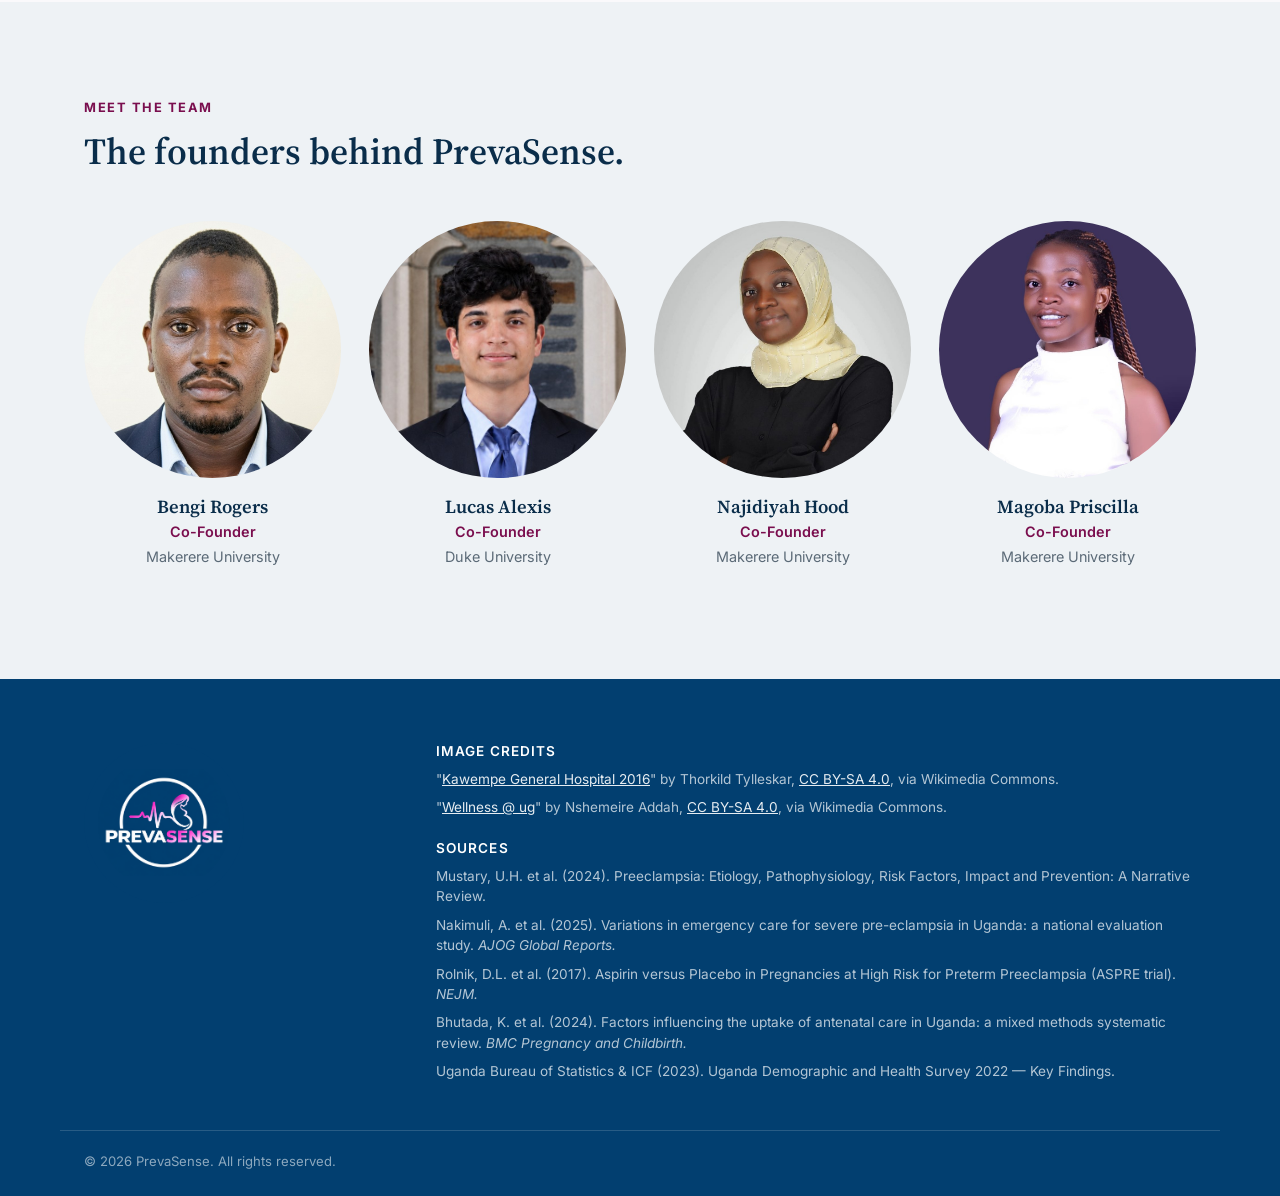
==== commit 6c0fb79b: "Add separate PrevaPulse and MamaPulse pages" ====
--- a/index.html
+++ b/index.html
@@ -35,10 +35,9 @@
         <span></span><span></span><span></span>
       </button>
       <ul id="nav-list">
-        <li><a href="/mission/">Mission</a></li>
-        <li><a href="/problem/">The Problem</a></li>
-        <li><a href="/devices/">Our Devices</a></li>
-        <li><a href="/team/">Team</a></li>
+        <li><a href="/prevapulse/">PrevaPulse</a></li>
+        <li><a href="/mamapulse/">MamaPulse</a></li>
+        <li><a href="/#team">Team</a></li>
       </ul>
     </nav>
   </div>
@@ -52,7 +51,8 @@
       <div class="hero-scrim"></div>
     </div>
     <div class="wrap hero-content">
-      <h1>Catching pre-eclampsia early &mdash; before it costs a mother or her baby their life.</h1>
+      <p class="eyebrow">PrevaSense</p>
+      <h1>Catching pre-eclampsia early, <span class="hl">before</span> it costs a mother or her baby their life.</h1>
       <p class="hero-sub">We build affordable, wearable screening technology so pregnant women across Uganda can monitor their risk of pre-eclampsia at home, without the cost or distance of a clinic visit.</p>
     </div>
   </section>
@@ -61,8 +61,8 @@
     <div class="wrap mission-grid">
       <div class="mission-text">
         <p class="kicker">Our Mission</p>
-        <h2>Reducing the toll of pre-eclampsia on mothers and babies in Uganda.</h2>
-        <p>PrevaSense exists to close the early-detection gap that lets pre-eclampsia go unnoticed until it becomes an emergency. We design low-cost, non-invasive monitoring devices &mdash; built and tested alongside clinicians and communities in Uganda &mdash; that let women track their risk over the course of a pregnancy, flag warning signs early, and get to care in time.</p>
+        <h2>Using Early Detection to Facilitate Timely Care</h2>
+        <p>PrevaSense exists to close the early-detection gap that lets pre-eclampsia go unnoticed until it becomes a life-threatening emergency. We design low-cost, non-invasive monitoring devices that let women track their risk over the course of a pregnancy, flag warning signs early, and get to care in time.</p>
         <p>Our goal is simple: fewer maternal complications and deaths, fewer fetal and neonatal complications and deaths, and more pregnant women who feel informed and in control of their own care.</p>
       </div>
       <figure class="mission-figure">
@@ -76,7 +76,7 @@
     <div class="wrap">
       <p class="kicker">The Problem</p>
       <h2>Pre-eclampsia is a leading, and largely preventable, killer of mothers and babies.</h2>
-      <p class="section-intro">Pre-eclampsia &mdash; a pregnancy complication marked by dangerously high blood pressure &mdash; is one of the leading causes of maternal and newborn death worldwide, and its burden falls hardest on women with the least access to consistent antenatal care.</p>
+      <p class="section-intro">Pre-eclampsia, a pregnancy complication caused by the degradation of blood vessels, is one of the leading causes of maternal and newborn death worldwide. Its burden falls hardest on women with the least access to consistent antenatal care.</p>
 
       <div class="problem-group">
         <h3 class="problem-group-title">Scale</h3>
@@ -127,7 +127,7 @@
             <p class="stat-source">Bhutada 2024</p>
           </div>
           <div class="problem-blob">
-            <p>Early screening works &mdash; when it happens. But for the roughly 3 in 10 rural Ugandan women who don't complete the recommended course of antenatal visits, the warning signs of pre-eclampsia often go undetected until the condition is severe. PrevaSense is building the tools to close that gap, so that risk monitoring doesn't stop at the clinic door.</p>
+            <p>Early screening works, when it happens. But for the roughly 3 in 10 rural Ugandan women who can't complete the recommended course of antenatal visits, the warning signs of pre-eclampsia often go undetected until the condition is severe. PrevaSense is building the tools to close that gap, so that risk monitoring doesn't stop at the clinic door.</p>
           </div>
         </div>
       </div>
--- a/css/style.css
+++ b/css/style.css
@@ -5,6 +5,8 @@
   --color-primary-light: #E6EDF2;
   --color-accent: #9B1364;
   --color-accent-dark: #7A0E4E;
+  --color-accent-light: #E056A0;
+  --color-accent-blue: #5AABED;
   --color-on-accent: #FFFFFF;
   --color-bg: #FAF9FB;
   --color-bg-alt: #EEF2F5;
@@ -70,7 +72,10 @@
 .hero-media img { width: 100%; height: 100%; object-fit: cover; }
 .hero-scrim { position: absolute; inset: 0; background: linear-gradient(180deg, rgba(8,20,38,0.55) 0%, rgba(8,20,38,0.55) 40%, rgba(6,14,28,0.92) 100%); }
 .hero-content { position: relative; z-index: 1; padding-bottom: 72px; padding-top: 120px; max-width: 780px; }
-.hero h1 { font-size: clamp(2rem, 4.2vw, 3.2rem); color: #fff; margin-bottom: 20px; }
+.eyebrow { text-transform: uppercase; letter-spacing: 0.14em; font-size: 0.8rem; font-weight: 700; color: var(--color-accent-light); margin-bottom: 14px; }
+.hero h1 { font-size: clamp(2rem, 4.2vw, 3.2rem); color: #fff; margin-bottom: 24px; }
+.hero h1 .hl { color: var(--color-accent-blue); }
+.hero h1::after { content: ""; display: block; width: 56px; height: 3px; border-radius: 2px; background: var(--color-accent-light); margin-top: 24px; }
 .hero-sub { font-size: 1.1rem; color: rgba(255,255,255,0.9); max-width: 620px; margin-bottom: 0; }
 
 /* ---------- Sections ---------- */
@@ -143,6 +148,15 @@
 .feature-list li { margin-bottom: 6px; }
 .placeholder-note { color: var(--color-text-muted); font-style: italic; }
 
+/* Individual device pages */
+.device-page { padding-top: 40px; }
+.device-page h1 { font-size: clamp(2.2rem, 5vw, 3.4rem); max-width: none; margin-bottom: 8px; }
+.device-page .section-intro { margin-bottom: 0; }
+.device-page-grid { display: grid; grid-template-columns: 1fr 1.1fr; gap: 48px; align-items: start; margin-top: 36px; }
+.device-page .device-image { border: 1px solid var(--color-border); border-radius: var(--radius); overflow: hidden; }
+.device-page .device-body { padding: 0; }
+.device-page .device-body h4:first-child { margin-top: 0; }
+
 .placeholder-image {
   display: flex; align-items: center; justify-content: center;
   background: repeating-linear-gradient(135deg, var(--color-bg-alt), var(--color-bg-alt) 10px, #E0E7EC 10px, #E0E7EC 20px);
@@ -181,6 +195,7 @@
   .problem-pair { flex-direction: column; align-items: stretch; }
   .problem-pair .stat-bubble { flex: none; }
   .device-grid { grid-template-columns: 1fr; }
+  .device-page-grid { grid-template-columns: 1fr; gap: 32px; }
   .team-grid { grid-template-columns: repeat(2, 1fr); }
   .footer-inner { grid-template-columns: 1fr; }
 }
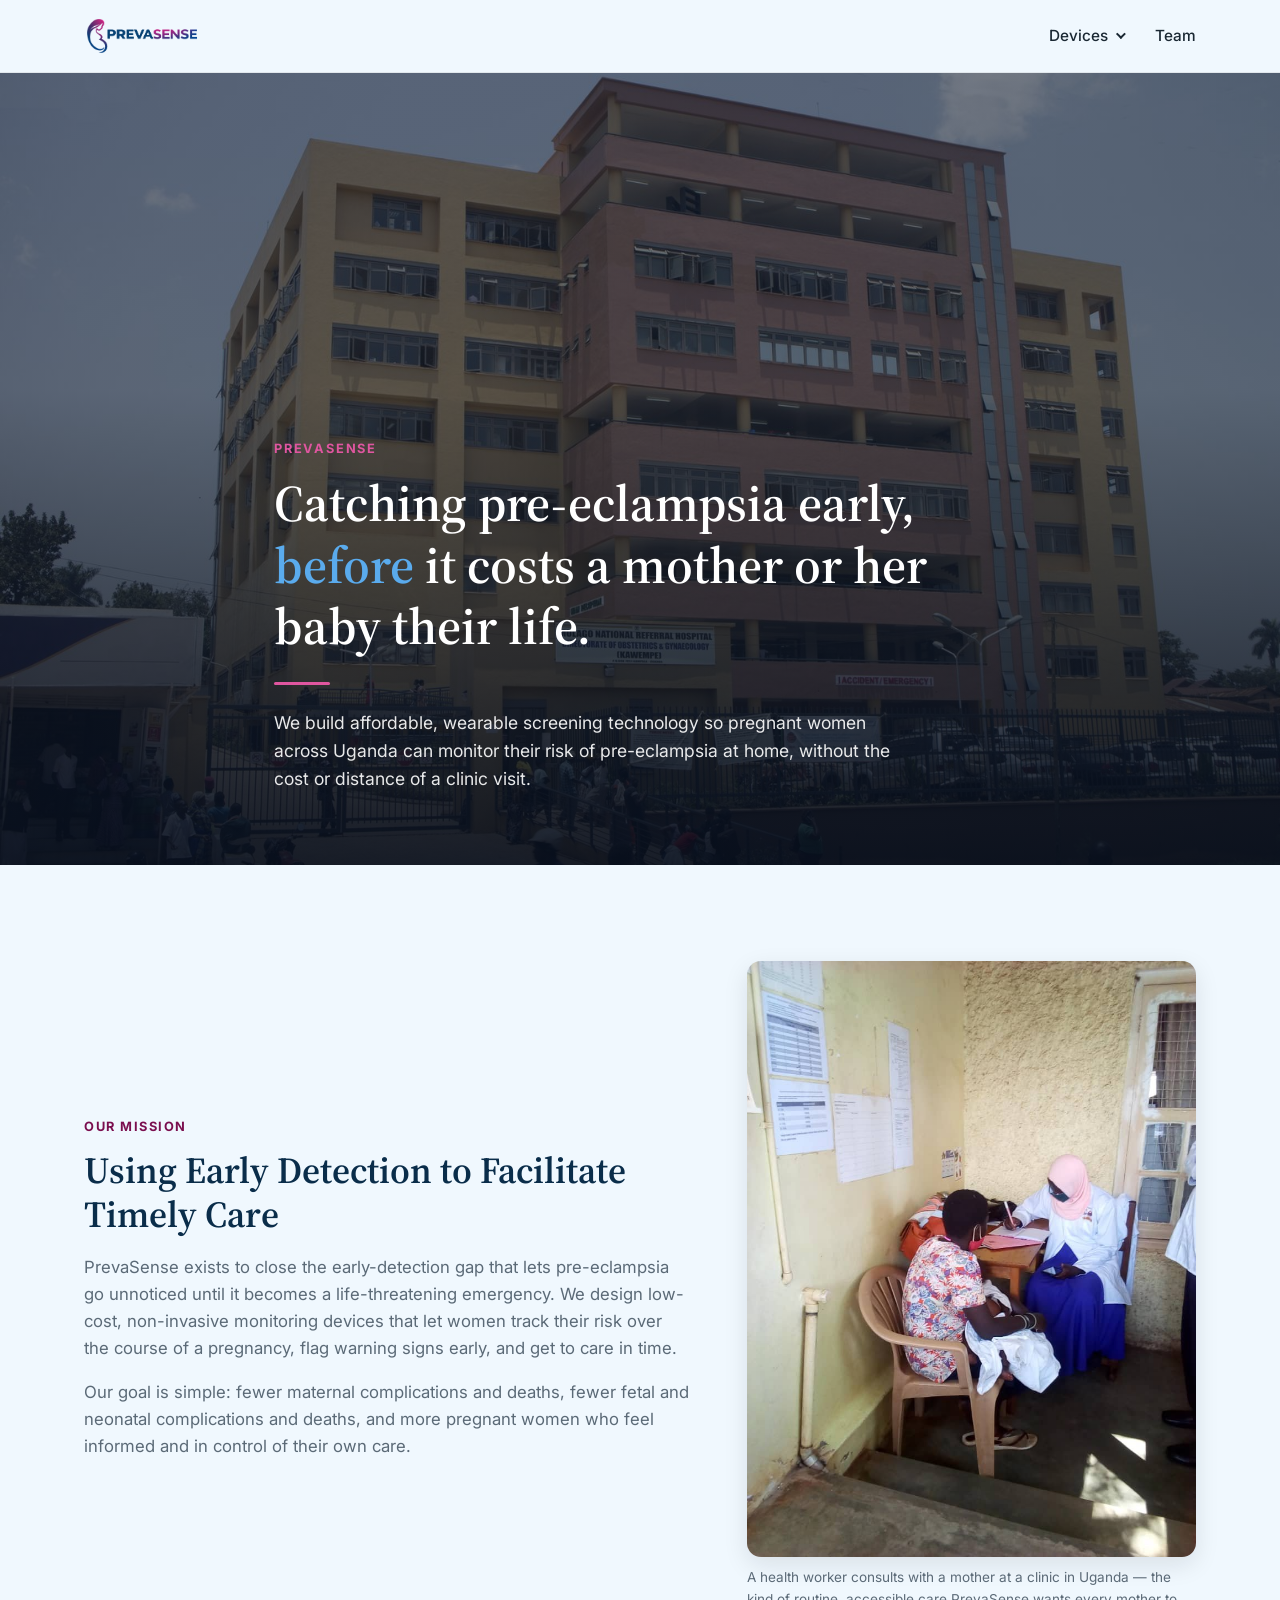
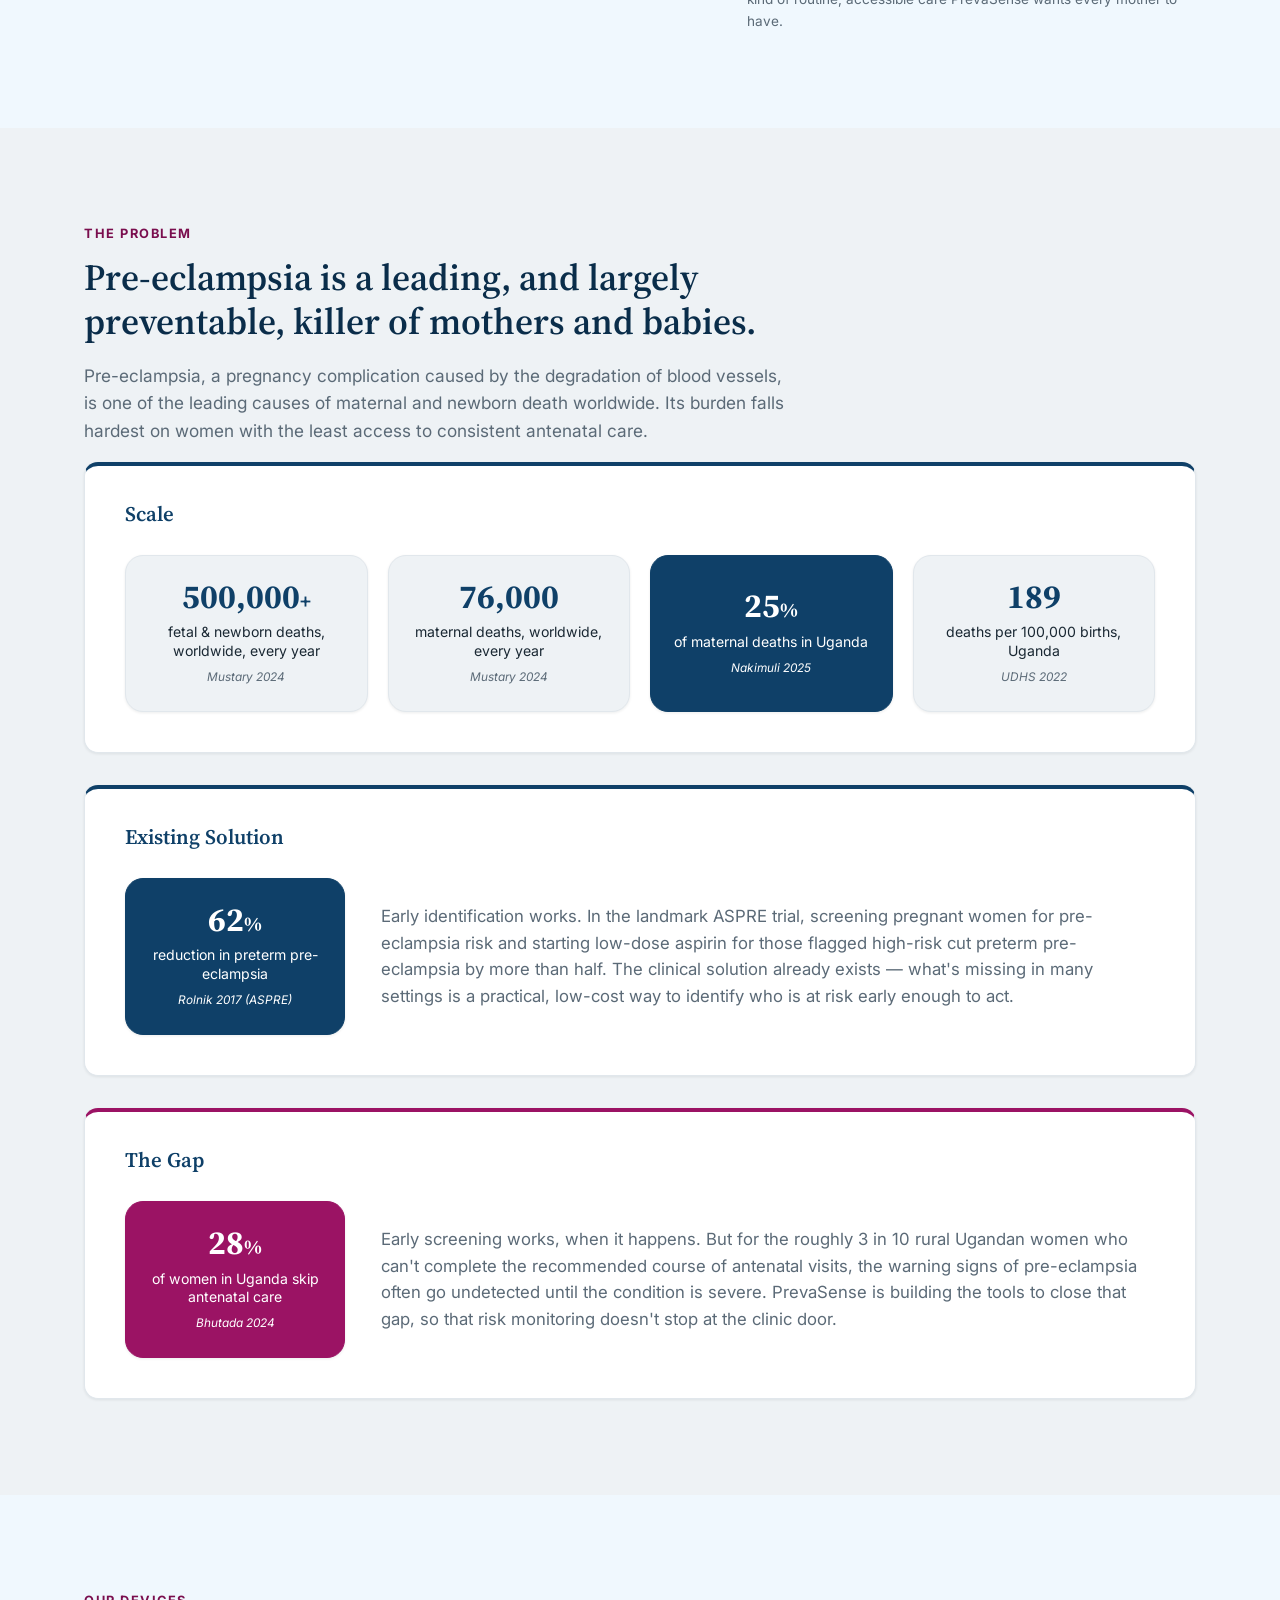
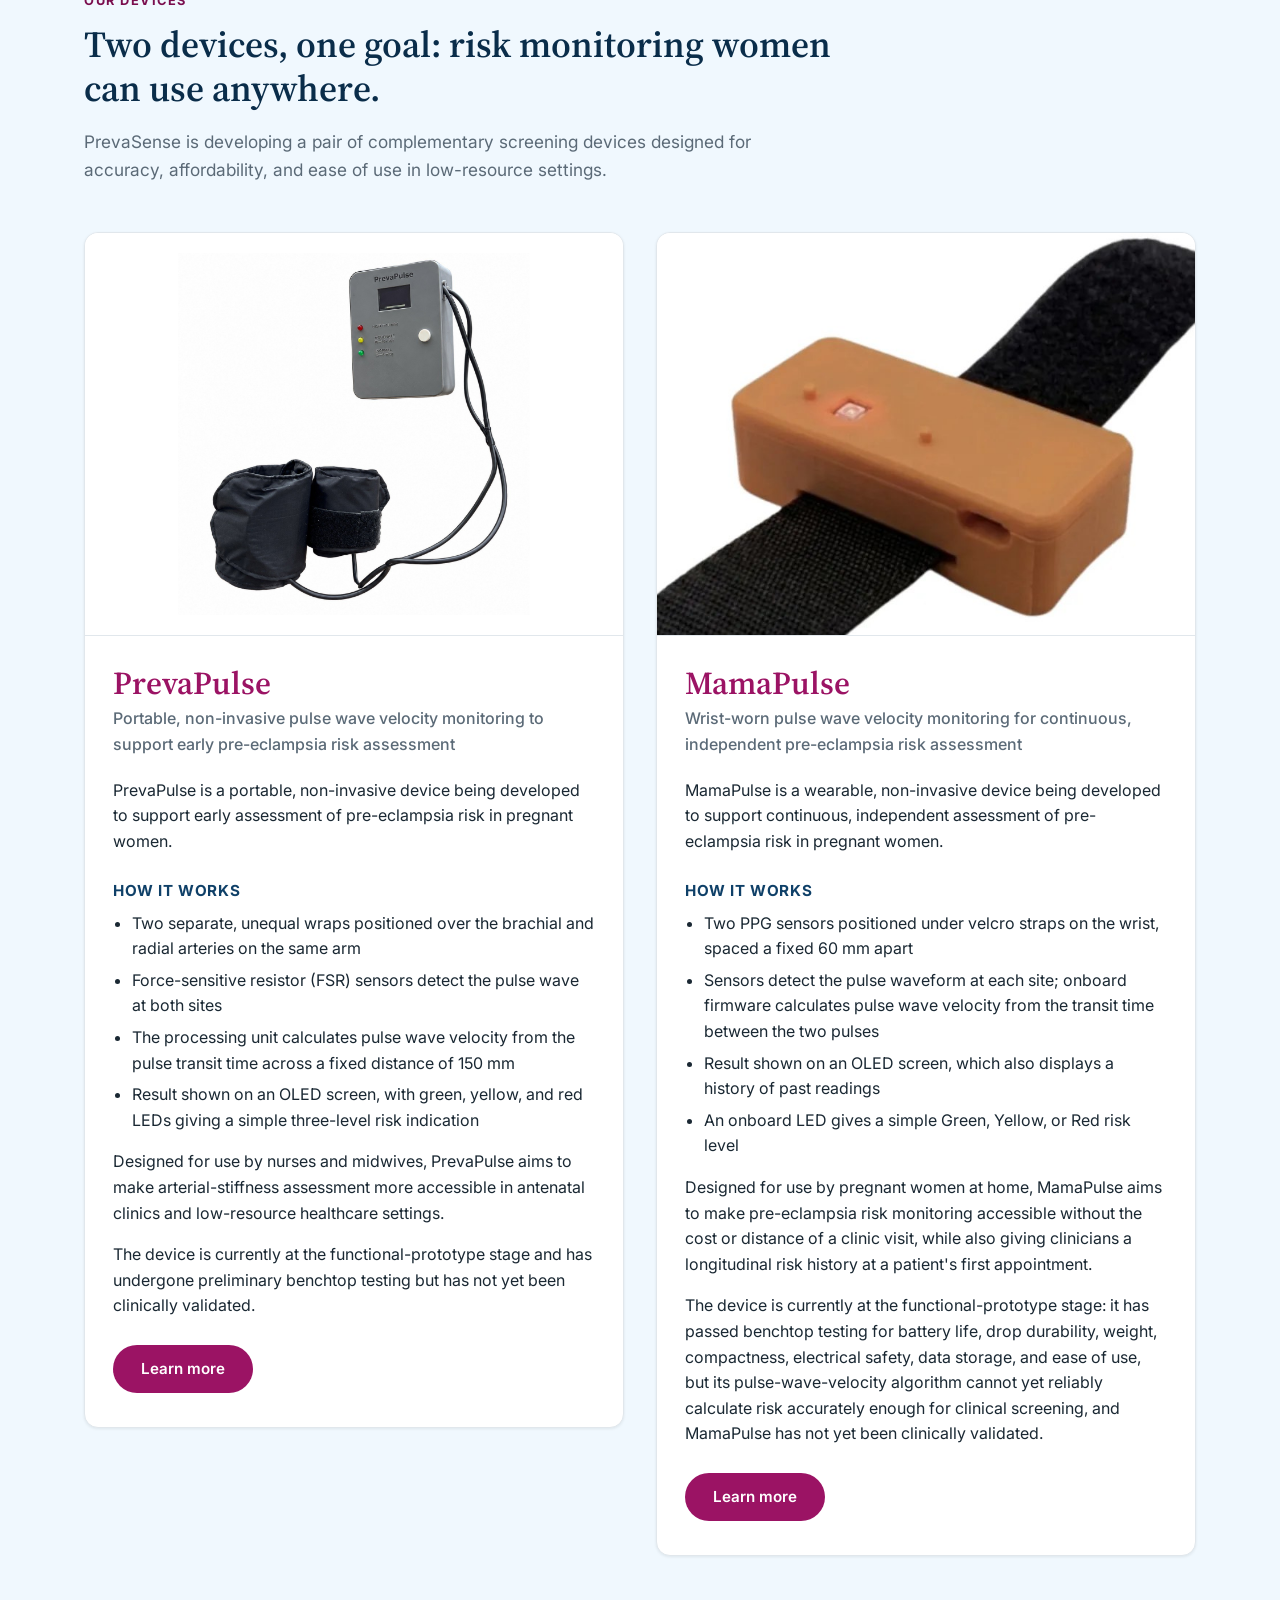
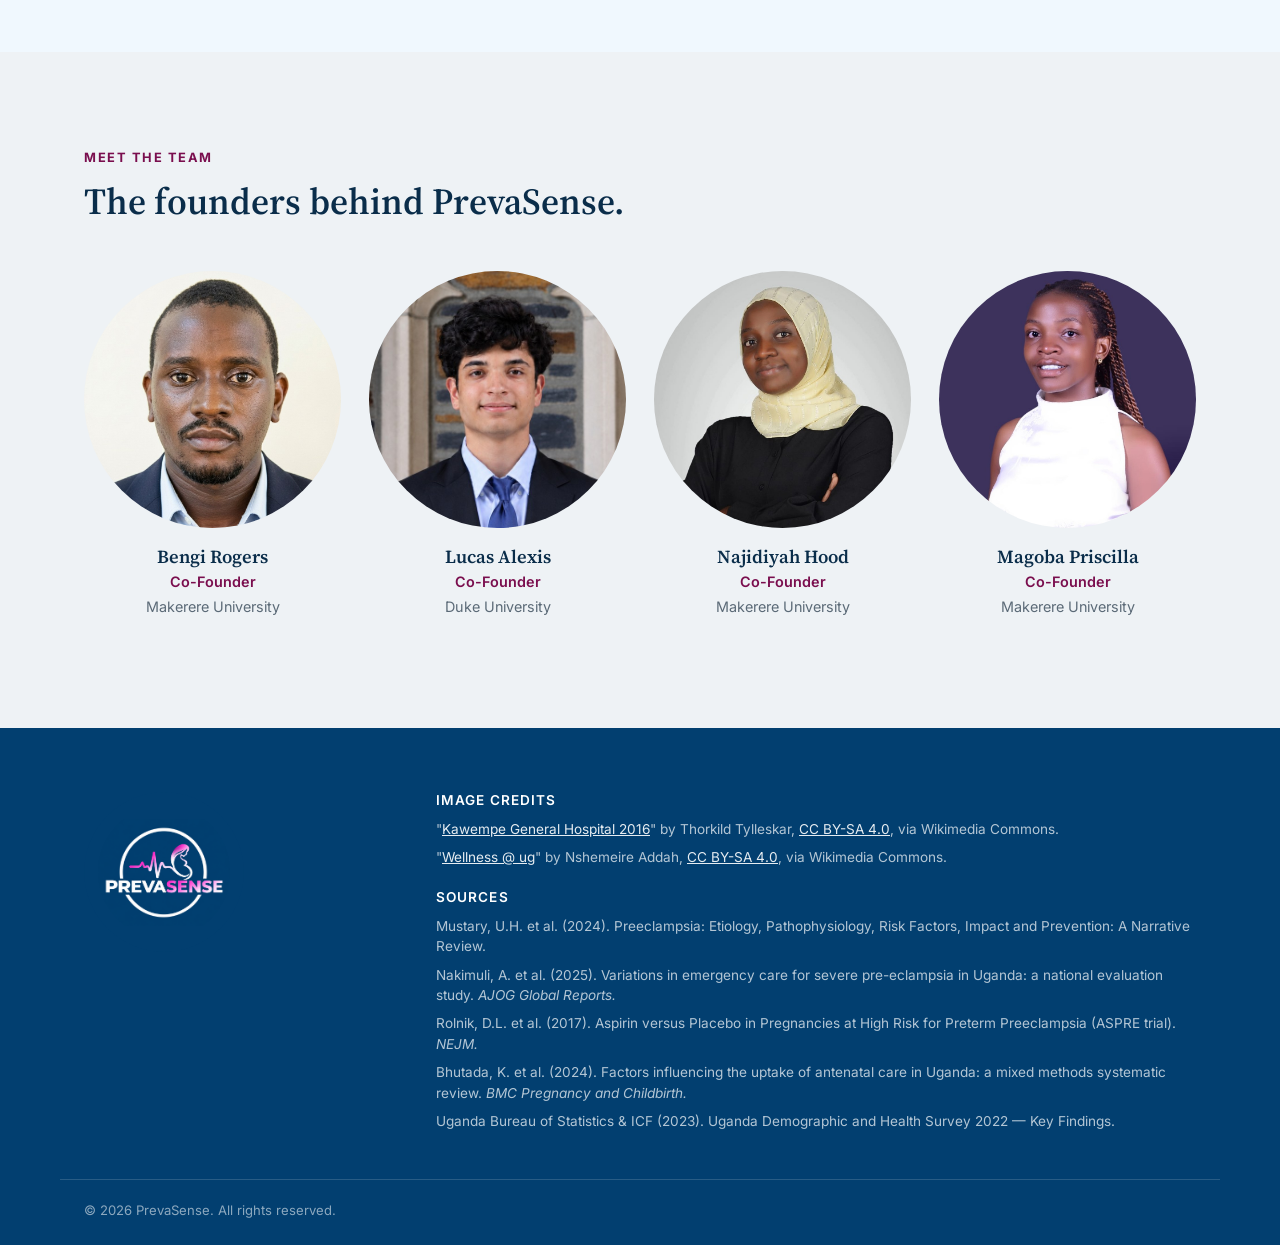
==== commit 43978dbf: "Devices dropdown, card title and Learn more buttons" ====
--- a/index.html
+++ b/index.html
@@ -35,8 +35,13 @@
         <span></span><span></span><span></span>
       </button>
       <ul id="nav-list">
-        <li><a href="/prevapulse/">PrevaPulse</a></li>
-        <li><a href="/mamapulse/">MamaPulse</a></li>
+        <li class="has-dropdown">
+          <button type="button" class="dropdown-toggle" aria-expanded="false" aria-haspopup="true" aria-controls="devices-menu">Devices <span class="caret" aria-hidden="true"></span></button>
+          <ul class="dropdown" id="devices-menu">
+          <li><a href="/prevapulse/">PrevaPulse</a></li>
+          <li><a href="/mamapulse/">MamaPulse</a></li>
+          </ul>
+        </li>
         <li><a href="/#team">Team</a></li>
       </ul>
     </nav>
@@ -147,7 +152,6 @@
             <img src="/images/prevapulse.jpg" alt="PrevaPulse device with two arm wraps and an OLED display showing HIGH, MODERATE, and NORMAL risk LEDs" loading="lazy">
           </div>
           <div class="device-body">
-            <p class="device-tag">Device 01</p>
             <h3>PrevaPulse</h3>
             <p class="device-subtitle">Portable, non-invasive pulse wave velocity monitoring to support early pre-eclampsia risk assessment</p>
             <p>PrevaPulse is a portable, non-invasive device being developed to support early assessment of pre-eclampsia risk in pregnant women.</p>
@@ -160,6 +164,7 @@
             </ul>
             <p>Designed for use by nurses and midwives, PrevaPulse aims to make arterial-stiffness assessment more accessible in antenatal clinics and low-resource healthcare settings.</p>
             <p>The device is currently at the functional-prototype stage and has undergone preliminary benchtop testing but has not yet been clinically validated.</p>
+            <a class="btn" href="/prevapulse/">Learn more</a>
           </div>
         </article>
 
@@ -168,7 +173,6 @@
             <img src="/images/mamapulse.jpg" alt="MamaPulse wrist-worn device with velcro strap and lit sensor indicator" loading="lazy">
           </div>
           <div class="device-body">
-            <p class="device-tag">Device 02</p>
             <h3>MamaPulse</h3>
             <p class="device-subtitle">Wrist-worn pulse wave velocity monitoring for continuous, independent pre-eclampsia risk assessment</p>
             <p>MamaPulse is a wearable, non-invasive device being developed to support continuous, independent assessment of pre-eclampsia risk in pregnant women.</p>
@@ -181,6 +185,7 @@
             </ul>
             <p>Designed for use by pregnant women at home, MamaPulse aims to make pre-eclampsia risk monitoring accessible without the cost or distance of a clinic visit, while also giving clinicians a longitudinal risk history at a patient's first appointment.</p>
             <p>The device is currently at the functional-prototype stage: it has passed benchtop testing for battery life, drop durability, weight, compactness, electrical safety, data storage, and ease of use, but its pulse-wave-velocity algorithm cannot yet reliably calculate risk accurately enough for clinical screening, and MamaPulse has not yet been clinically validated.</p>
+            <a class="btn" href="/mamapulse/">Learn more</a>
           </div>
         </article>
 
--- a/css/style.css
+++ b/css/style.css
@@ -8,7 +8,7 @@
   --color-accent-light: #E056A0;
   --color-accent-blue: #5AABED;
   --color-on-accent: #FFFFFF;
-  --color-bg: #FAF9FB;
+  --color-bg: #F0F8FE;
   --color-bg-alt: #EEF2F5;
   --color-surface: #FFFFFF;
   --color-text: #1A2833;
@@ -49,7 +49,7 @@
 /* ---------- Header ---------- */
 .site-header {
   position: sticky; top: 0; z-index: 100;
-  background: rgba(250, 249, 251, 0.92);
+  background: rgba(240, 248, 254, 0.92);
   backdrop-filter: blur(8px);
   border-bottom: 1px solid var(--color-border);
 }
@@ -58,10 +58,24 @@
 .logo-alt { height: 40px; width: auto; }
 .logo-full { width: 160px; height: 160px; max-width: 100%; border-radius: 50%; background: #023F70; padding: 14px; box-sizing: border-box; object-fit: contain; }
 
-.main-nav ul { list-style: none; display: flex; gap: 32px; margin: 0; padding: 0; }
-.main-nav a { text-decoration: none; color: var(--color-text); font-weight: 500; font-size: 0.96rem; }
-.main-nav a:hover, .main-nav a[aria-current="page"] { color: var(--color-primary); }
-.main-nav a[aria-current="page"] { font-weight: 700; }
+.main-nav > ul { list-style: none; display: flex; align-items: center; gap: 32px; margin: 0; padding: 0; }
+.main-nav a, .dropdown-toggle { text-decoration: none; color: var(--color-text); font-weight: 500; font-size: 0.96rem; }
+.main-nav a:hover, .main-nav a[aria-current="page"], .dropdown-toggle:hover, .dropdown-toggle.is-current { color: var(--color-primary); }
+.main-nav a[aria-current="page"], .dropdown-toggle.is-current { font-weight: 700; }
+
+/* Devices dropdown */
+.has-dropdown { position: relative; }
+.dropdown-toggle { background: none; border: none; padding: 0; font-family: inherit; cursor: pointer; display: inline-flex; align-items: center; }
+.caret { width: 7px; height: 7px; margin-left: 8px; border-right: 2px solid currentColor; border-bottom: 2px solid currentColor; transform: rotate(45deg) translateY(-2px); transition: transform 0.15s ease; }
+.has-dropdown.open .caret { transform: rotate(225deg) translateY(-2px); }
+.dropdown { list-style: none; margin: 0; padding: 8px; display: none; position: absolute; top: calc(100% + 14px); left: -16px; min-width: 190px; background: var(--color-surface); border: 1px solid var(--color-border); border-radius: 12px; box-shadow: var(--shadow-md); z-index: 110; }
+.dropdown::before { content: ""; position: absolute; top: -14px; left: 0; right: 0; height: 14px; }
+.has-dropdown.open .dropdown { display: block; }
+.dropdown a { display: block; padding: 10px 14px; border-radius: 8px; white-space: nowrap; }
+.dropdown a:hover { background: var(--color-primary-light); }
+@media (hover: hover) and (min-width: 641px) {
+  .has-dropdown:hover .dropdown { display: block; }
+}
 
 .nav-toggle { display: none; flex-direction: column; justify-content: center; gap: 5px; width: 40px; height: 40px; background: none; border: none; cursor: pointer; }
 .nav-toggle span { width: 22px; height: 2px; background: var(--color-primary-dark); display: block; }
@@ -140,7 +154,9 @@
 .device-image img { width: 100%; height: 100%; object-fit: contain; padding: 20px; box-sizing: border-box; display: block; }
 .device-image--fill img { object-fit: cover; padding: 0; }
 .device-body { padding: 28px 28px 34px; }
-.device-tag { text-transform: uppercase; letter-spacing: 0.1em; font-size: 0.75rem; font-weight: 700; color: var(--color-accent-dark); margin-bottom: 6px; }
+.device-card h3 { font-size: 2rem; color: var(--color-accent); margin-bottom: 10px; }
+.btn { display: inline-block; margin-top: 10px; padding: 12px 28px; border-radius: 999px; background: var(--color-accent); color: var(--color-on-accent); font-weight: 600; font-size: 0.95rem; text-decoration: none; transition: background 0.15s ease, transform 0.15s ease, box-shadow 0.15s ease; }
+.btn:hover { background: var(--color-accent-dark); transform: translateY(-1px); box-shadow: var(--shadow-md); }
 .device-name-placeholder { color: var(--color-text-muted); }
 .device-subtitle { color: var(--color-text-muted); font-weight: 500; margin-top: -6px; margin-bottom: 20px; }
 .device-body h4 { font-family: var(--font-body); font-size: 0.95rem; font-weight: 700; text-transform: uppercase; letter-spacing: 0.04em; color: var(--color-primary); margin-top: 28px; margin-bottom: 10px; }
@@ -203,15 +219,20 @@
 @media (max-width: 640px) {
   .header-inner { height: 64px; }
   .nav-toggle { display: flex; }
-  .main-nav ul {
+  .main-nav > ul {
     position: absolute; top: 64px; left: 0; right: 0;
-    flex-direction: column; background: var(--color-bg);
+    flex-direction: column; align-items: stretch; background: var(--color-bg);
     border-bottom: 1px solid var(--color-border);
     padding: 12px 24px 24px; gap: 4px;
     display: none;
   }
-  .main-nav ul.open { display: flex; }
+  .main-nav > ul.open { display: flex; }
   .main-nav a { display: block; padding: 10px 0; }
+  .dropdown-toggle { width: 100%; justify-content: space-between; padding: 10px 0; }
+  .dropdown { position: static; min-width: 0; padding: 0 0 4px 16px; border: none; box-shadow: none; background: none; }
+  .dropdown::before { display: none; }
+  .dropdown a { padding: 10px 0; white-space: normal; }
+  .dropdown a:hover { background: none; }
   .hero { min-height: 82vh; }
   .hero-content { padding-top: 100px; padding-bottom: 48px; }
   .section { padding: 64px 0; }
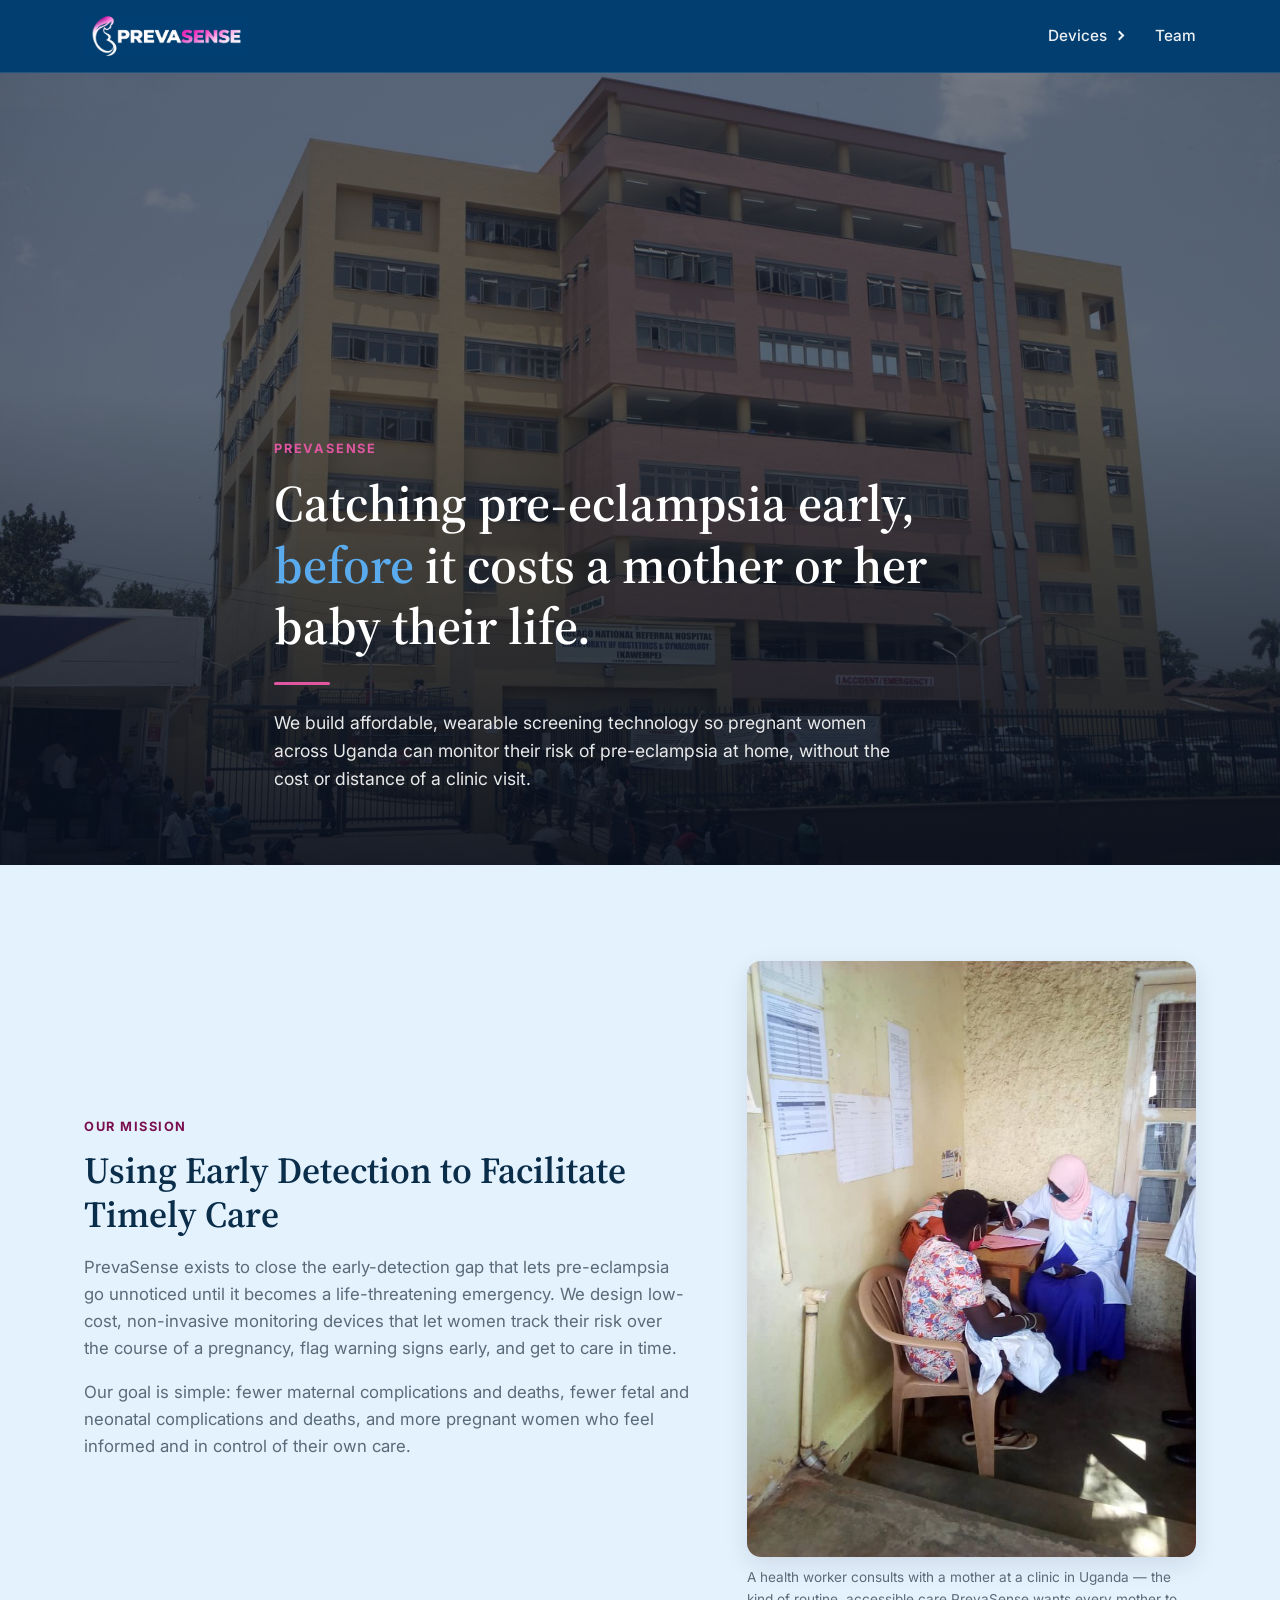
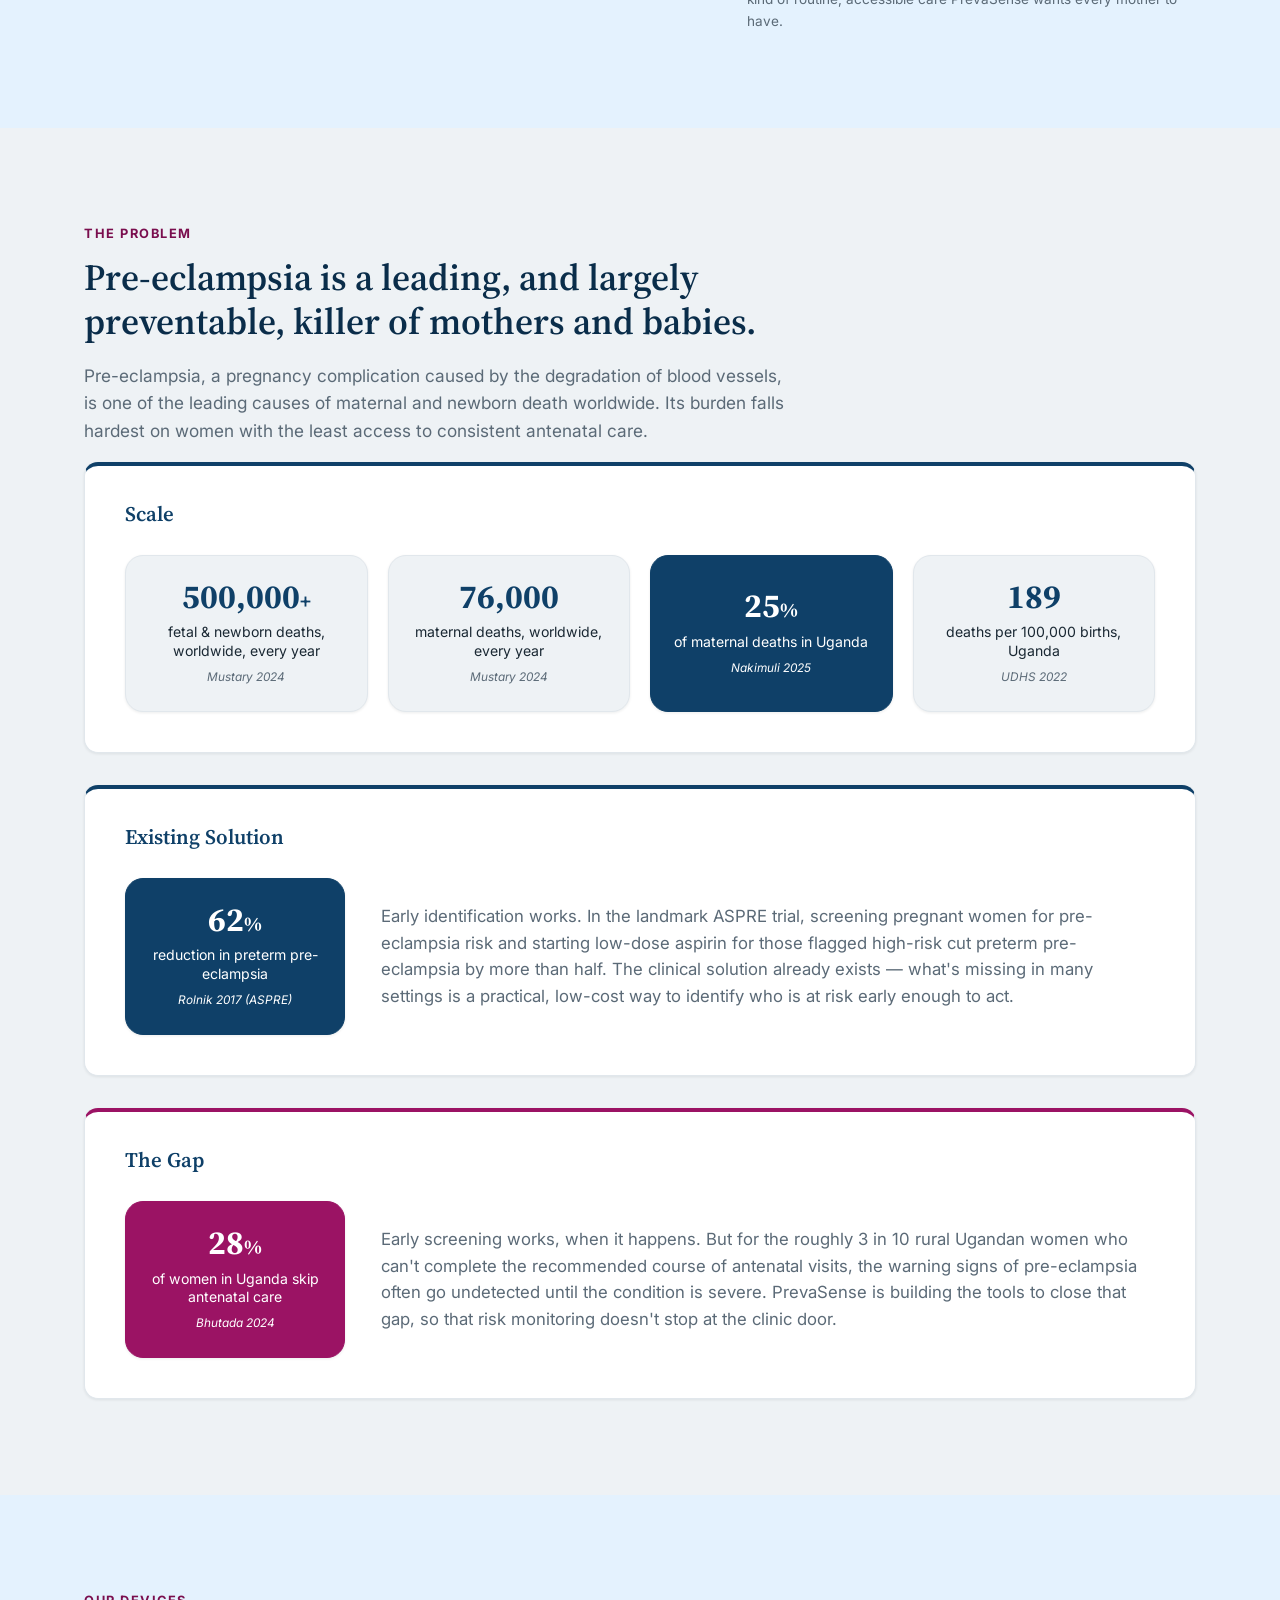
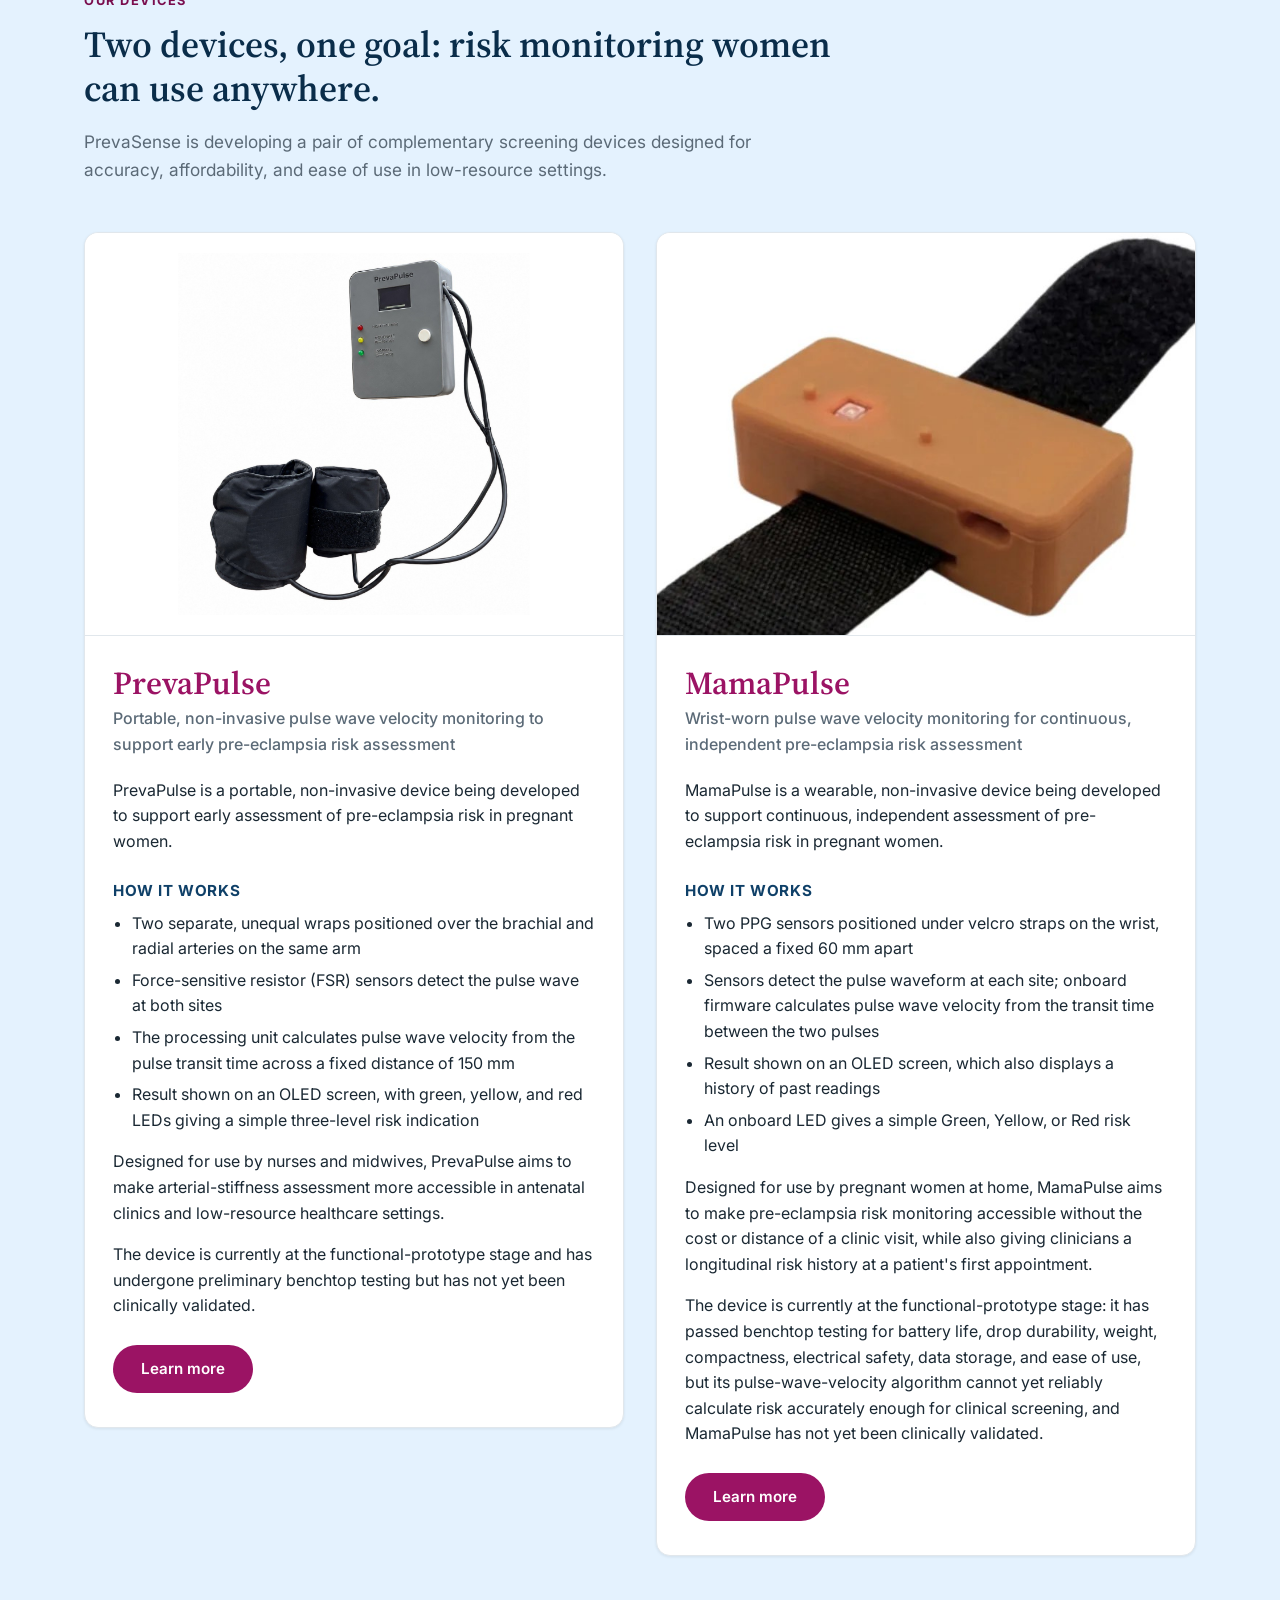
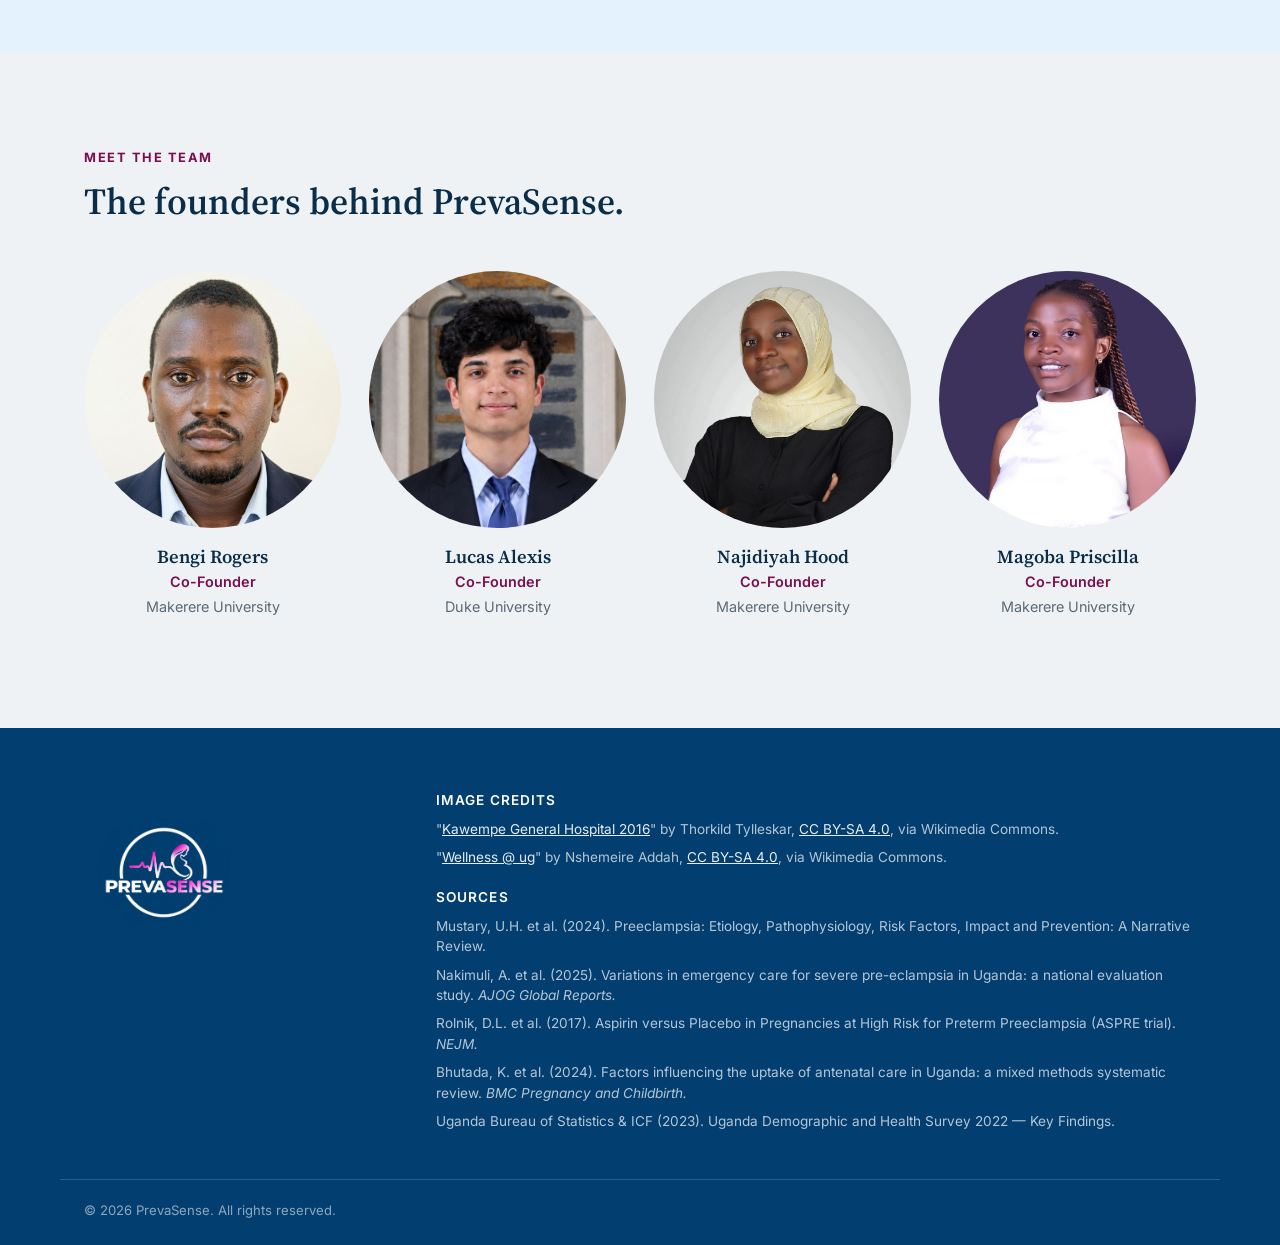
==== commit caaf8781: "Dark blue header with light logo" ====
--- a/index.html
+++ b/index.html
@@ -28,7 +28,7 @@
 <header class="site-header">
   <div class="wrap header-inner">
     <a href="/" class="brand">
-      <img class="logo-alt" src="/images/logo-alt.png" alt="PrevaSense">
+      <img class="logo-alt" src="/images/logo-alt-light.png" alt="PrevaSense">
     </a>
     <nav class="main-nav" aria-label="Primary">
       <button class="nav-toggle" aria-expanded="false" aria-controls="nav-list">
--- a/css/style.css
+++ b/css/style.css
@@ -8,7 +8,7 @@
   --color-accent-light: #E056A0;
   --color-accent-blue: #5AABED;
   --color-on-accent: #FFFFFF;
-  --color-bg: #F0F8FE;
+  --color-bg: #E4F2FE;
   --color-bg-alt: #EEF2F5;
   --color-surface: #FFFFFF;
   --color-text: #1A2833;
@@ -49,36 +49,49 @@
 /* ---------- Header ---------- */
 .site-header {
   position: sticky; top: 0; z-index: 100;
-  background: rgba(240, 248, 254, 0.92);
-  backdrop-filter: blur(8px);
-  border-bottom: 1px solid var(--color-border);
+  background: #023F70; /* matches the light logo's background exactly */
+  border-bottom: 1px solid rgba(255, 255, 255, 0.12);
 }
 .header-inner { display: flex; align-items: center; justify-content: space-between; height: 72px; }
 .brand { display: flex; align-items: center; gap: 10px; text-decoration: none; }
-.logo-alt { height: 40px; width: auto; }
+.logo-alt { height: 44px; width: auto; display: block; }
 .logo-full { width: 160px; height: 160px; max-width: 100%; border-radius: 50%; background: #023F70; padding: 14px; box-sizing: border-box; object-fit: contain; }
 
 .main-nav > ul { list-style: none; display: flex; align-items: center; gap: 32px; margin: 0; padding: 0; }
-.main-nav a, .dropdown-toggle { text-decoration: none; color: var(--color-text); font-weight: 500; font-size: 0.96rem; }
-.main-nav a:hover, .main-nav a[aria-current="page"], .dropdown-toggle:hover, .dropdown-toggle.is-current { color: var(--color-primary); }
+.main-nav a, .dropdown-toggle { text-decoration: none; color: rgba(255, 255, 255, 0.92); font-weight: 500; font-size: 0.96rem; }
+.main-nav a:hover, .main-nav a[aria-current="page"], .dropdown-toggle:hover, .dropdown-toggle.is-current { color: var(--color-accent-light); }
 .main-nav a[aria-current="page"], .dropdown-toggle.is-current { font-weight: 700; }
 
 /* Devices dropdown */
 .has-dropdown { position: relative; }
 .dropdown-toggle { background: none; border: none; padding: 0; font-family: inherit; cursor: pointer; display: inline-flex; align-items: center; }
-.caret { width: 7px; height: 7px; margin-left: 8px; border-right: 2px solid currentColor; border-bottom: 2px solid currentColor; transform: rotate(45deg) translateY(-2px); transition: transform 0.15s ease; }
-.has-dropdown.open .caret { transform: rotate(225deg) translateY(-2px); }
-.dropdown { list-style: none; margin: 0; padding: 8px; display: none; position: absolute; top: calc(100% + 14px); left: -16px; min-width: 190px; background: var(--color-surface); border: 1px solid var(--color-border); border-radius: 12px; box-shadow: var(--shadow-md); z-index: 110; }
+.caret { width: 7px; height: 7px; margin-left: 9px; border-right: 2px solid currentColor; border-bottom: 2px solid currentColor; transform: rotate(-45deg); transition: transform 0.28s cubic-bezier(0.2, 0.9, 0.3, 1.1); }
+.has-dropdown.open .caret { transform: rotate(45deg); }
+.dropdown {
+  list-style: none; margin: 0; padding: 8px; position: absolute; top: calc(100% + 14px); left: -16px; min-width: 165px;
+  background: var(--color-surface); border: 1px solid var(--color-border); border-radius: 12px; box-shadow: var(--shadow-md); z-index: 110;
+  /* grows out from the "Devices" word */
+  transform-origin: 58px -14px;
+  opacity: 0; visibility: hidden; transform: scale(0.55) translateY(-8px);
+  transition: opacity 0.2s ease, transform 0.28s cubic-bezier(0.2, 0.9, 0.3, 1.1), visibility 0s linear 0.28s;
+}
 .dropdown::before { content: ""; position: absolute; top: -14px; left: 0; right: 0; height: 14px; }
-.has-dropdown.open .dropdown { display: block; }
+.has-dropdown.open .dropdown { opacity: 1; visibility: visible; transform: none; transition-delay: 0s; }
 .dropdown a { display: block; padding: 10px 14px; border-radius: 8px; white-space: nowrap; }
 .dropdown a:hover { background: var(--color-primary-light); }
+/* the panel is white, so its links keep dark text */
+.main-nav .dropdown a { color: var(--color-text); }
+.main-nav .dropdown a:hover, .main-nav .dropdown a[aria-current="page"] { color: var(--color-primary); }
 @media (hover: hover) and (min-width: 641px) {
-  .has-dropdown:hover .dropdown { display: block; }
+  .has-dropdown:hover .caret { transform: rotate(45deg); }
+  .has-dropdown:hover .dropdown { opacity: 1; visibility: visible; transform: none; transition-delay: 0s; }
+}
+@media (prefers-reduced-motion: reduce) {
+  .caret, .dropdown { transition-duration: 0.01s; }
 }
 
 .nav-toggle { display: none; flex-direction: column; justify-content: center; gap: 5px; width: 40px; height: 40px; background: none; border: none; cursor: pointer; }
-.nav-toggle span { width: 22px; height: 2px; background: var(--color-primary-dark); display: block; }
+.nav-toggle span { width: 22px; height: 2px; background: #fff; display: block; }
 
 /* ---------- Hero ---------- */
 .hero { position: relative; min-height: 88vh; display: flex; align-items: flex-end; color: #fff; overflow: hidden; }
@@ -221,18 +234,21 @@
   .nav-toggle { display: flex; }
   .main-nav > ul {
     position: absolute; top: 64px; left: 0; right: 0;
-    flex-direction: column; align-items: stretch; background: var(--color-bg);
-    border-bottom: 1px solid var(--color-border);
+    flex-direction: column; align-items: stretch; background: #023F70;
+    border-bottom: 1px solid rgba(255, 255, 255, 0.12);
     padding: 12px 24px 24px; gap: 4px;
     display: none;
   }
   .main-nav > ul.open { display: flex; }
   .main-nav a { display: block; padding: 10px 0; }
   .dropdown-toggle { width: 100%; justify-content: space-between; padding: 10px 0; }
-  .dropdown { position: static; min-width: 0; padding: 0 0 4px 16px; border: none; box-shadow: none; background: none; }
+  .dropdown { position: static; min-width: 0; padding: 0 0 4px 16px; border: none; box-shadow: none; background: none; display: none; opacity: 1; visibility: visible; transform: none; transition: none; }
+  .has-dropdown.open .dropdown { display: block; }
   .dropdown::before { display: none; }
   .dropdown a { padding: 10px 0; white-space: normal; }
   .dropdown a:hover { background: none; }
+  .main-nav .dropdown a { color: rgba(255, 255, 255, 0.85); }
+  .main-nav .dropdown a:hover, .main-nav .dropdown a[aria-current="page"] { color: var(--color-accent-light); }
   .hero { min-height: 82vh; }
   .hero-content { padding-top: 100px; padding-bottom: 48px; }
   .section { padding: 64px 0; }
